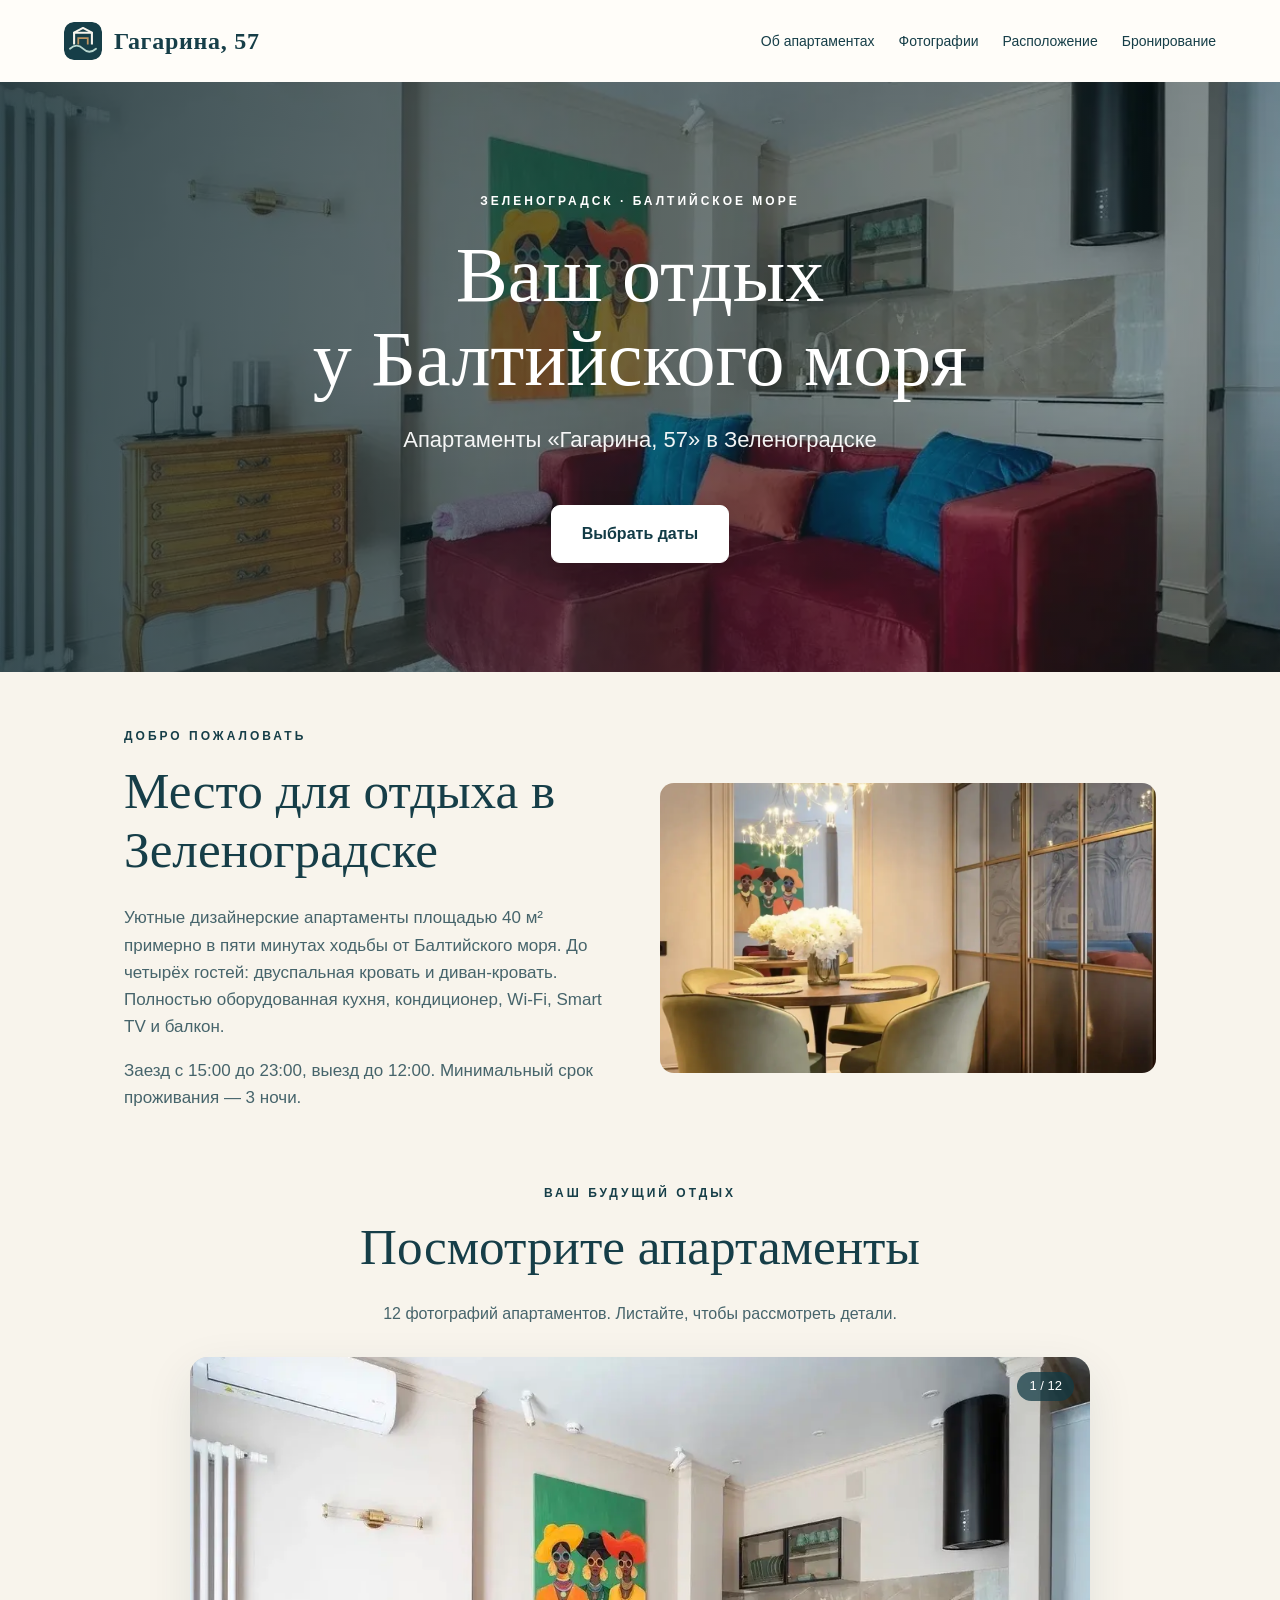
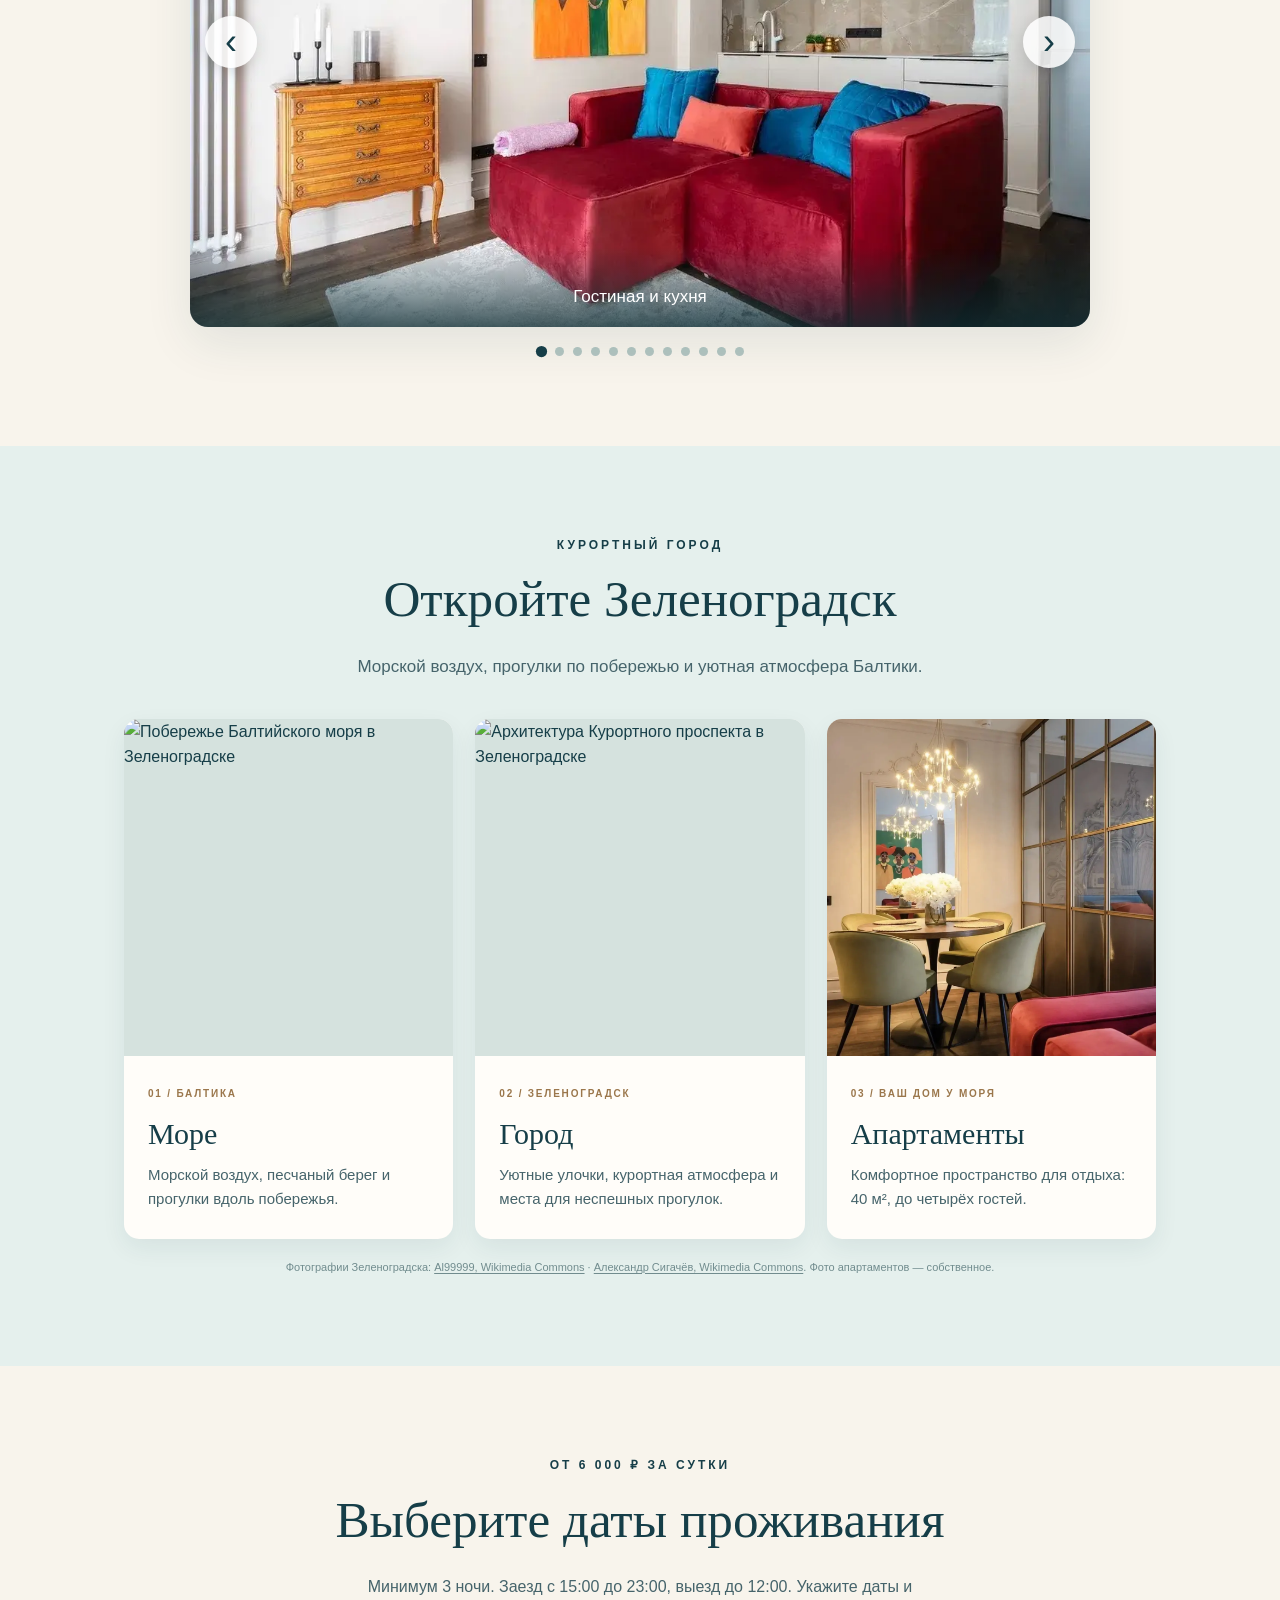
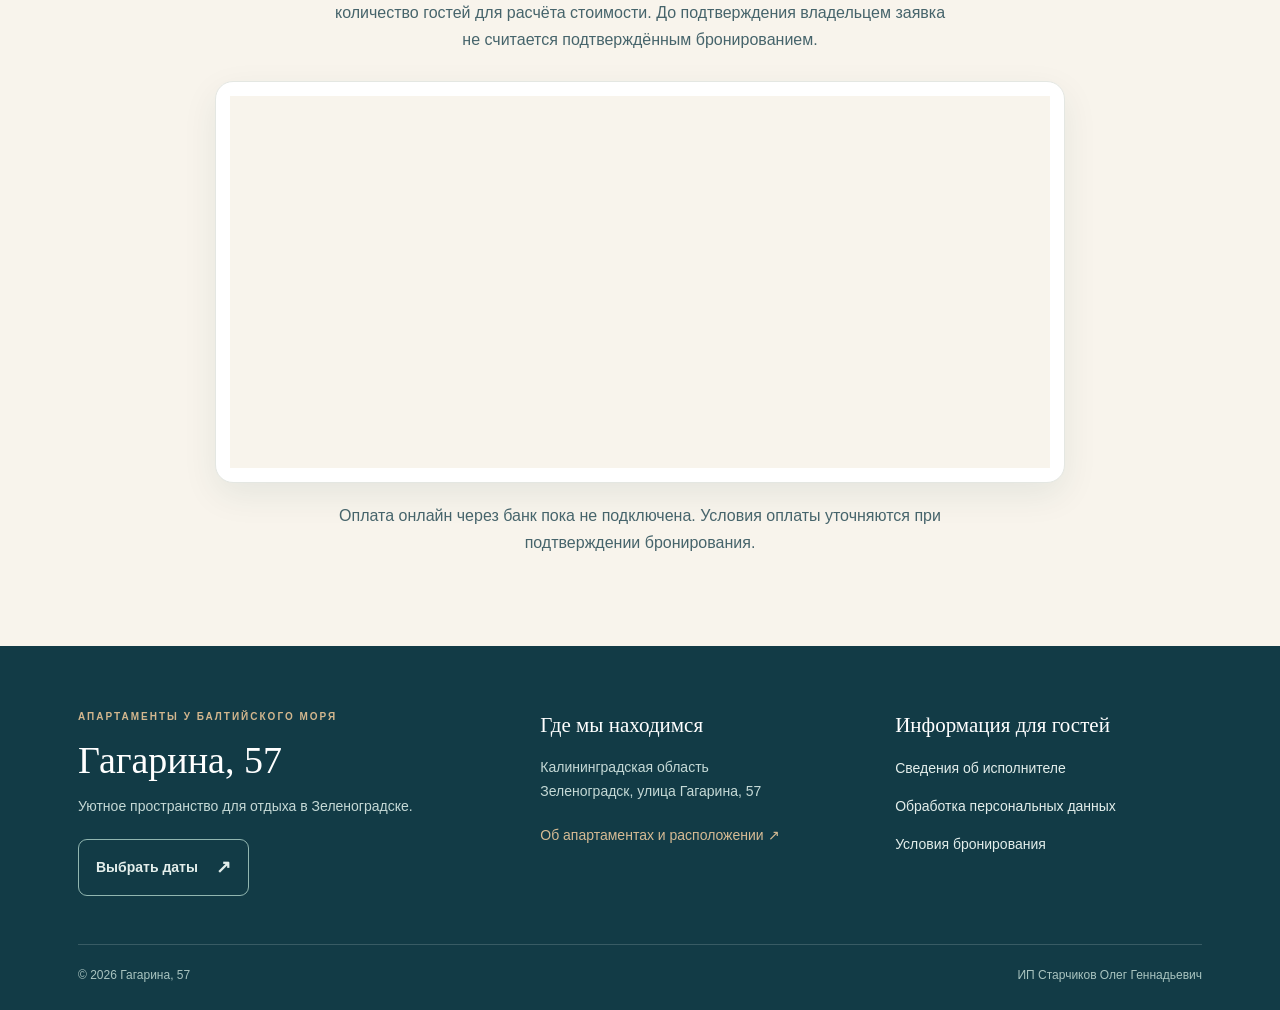
==== index.html @ 160e8f4d "Redesign Zelenogradsk section as responsive photo cards with licensed imagery" ====
<!doctype html>
<html lang="ru">
<head>
<meta charset="utf-8"><meta name="viewport" content="width=device-width,initial-scale=1">
<title>Апартаменты в Зеленоградске у моря — Гагарина, 57 | Посуточная аренда</title>
<meta name="description" content="Снять апартаменты в Зеленоградске рядом с Балтийским морем. Гагарина, 57: 40 м², до 4 гостей, кухня, Wi-Fi, балкон. От 6 000 ₽ за сутки, минимум 3 ночи.">
<link rel="canonical" href="https://gagarina57.ru/">
<meta name="robots" content="index,follow,max-image-preview:large">
<meta property="og:type" content="website">
<meta property="og:locale" content="ru_RU">
<meta property="og:site_name" content="Гагарина, 57">
<meta property="og:title" content="Апартаменты в Зеленоградске у моря — Гагарина, 57">
<meta property="og:description" content="Уютные апартаменты в Зеленоградске: до 4 гостей, кухня, Wi-Fi и балкон. В пяти минутах от Балтийского моря.">
<meta property="og:url" content="https://gagarina57.ru/">
<meta property="og:image" content="https://gagarina57.ru/images/living-room.webp">
<meta property="og:image:alt" content="Гостиная апартаментов «Гагарина, 57» в Зеленоградске">
<meta name="twitter:card" content="summary_large_image">
<script type="application/ld+json">{"@context":"https://schema.org","@type":"VacationRental","name":"Апартаменты «Гагарина, 57»","description":"Апартаменты для отдыха в Зеленоградске, около пяти минут пешком до Балтийского моря. 40 м², до четырёх гостей, оборудованная кухня, Wi-Fi и балкон.","url":"https://gagarina57.ru/","image":["https://gagarina57.ru/images/living-room.webp","https://gagarina57.ru/images/bedroom.webp","https://gagarina57.ru/images/dining-room-1.webp"],"address":{"@type":"PostalAddress","streetAddress":"улица Гагарина, 57","addressLocality":"Зеленоградск","addressRegion":"Калининградская область","addressCountry":"RU"},"occupancy":{"@type":"QuantitativeValue","maxValue":4},"floorSize":{"@type":"QuantitativeValue","value":40,"unitCode":"MTK"},"amenityFeature":[{"@type":"LocationFeatureSpecification","name":"Wi-Fi","value":true},{"@type":"LocationFeatureSpecification","name":"Кухня","value":true},{"@type":"LocationFeatureSpecification","name":"Балкон","value":true}],"checkinTime":"15:00","checkoutTime":"12:00","priceRange":"от 6 000 ₽ за сутки"}</script>
<meta name="theme-color" content="#123b46">
<link rel="icon" type="image/svg+xml" href="/favicon.svg">
<link rel="shortcut icon" href="/favicon.svg">
<style>
:root{--ink:#163e48;--sand:#f8f4ec;--sea:#e5f0ed;--gold:#bd9461}*{box-sizing:border-box}html{scroll-behavior:smooth}body{margin:0;background:var(--sand);color:var(--ink);font-family:Arial,Helvetica,sans-serif;line-height:1.6}a{color:inherit}header{display:flex;align-items:center;justify-content:space-between;gap:20px;padding:22px max(5vw,20px);background:#fffdf9}header .logo{font-family:Georgia,serif;font-size:24px;letter-spacing:.03em;text-decoration:none}nav{display:flex;gap:24px;font-size:14px}nav a{text-decoration:none}nav a:hover{text-decoration:underline}.hero{position:relative;min-height:620px;display:grid;place-items:center;text-align:center;padding:100px 20px;overflow:hidden;background:linear-gradient(165deg,#123e4a 0%,#2b6a73 55%,#9ac0bd 100%);color:#fff}.hero:before{content:"";position:absolute;inset:auto -10% -100px -10%;height:300px;border-radius:50% 50% 0 0;background:#e9eee6;transform:rotate(-4deg)}.hero:after{content:"";position:absolute;inset:auto -10% -145px -10%;height:300px;border-radius:50% 50% 0 0;background:var(--sand);transform:rotate(4deg)}.hero-content{position:relative;z-index:1;max-width:800px}.eyebrow{text-transform:uppercase;letter-spacing:.25em;font-size:12px;font-weight:700}.hero h1{font:normal clamp(46px,7vw,92px)/1.08 Georgia,serif;margin:22px 0}.hero p{font-size:clamp(17px,2vw,22px);opacity:.94}.btn{display:inline-block;margin-top:26px;border:1px solid #fff;padding:13px 28px;text-decoration:none;border-radius:2px;font-weight:600}.btn:hover{background:#fff;color:var(--ink)}main section:not(.hero){max-width:1080px;margin:auto;padding:90px 24px}.intro{display:grid;grid-template-columns:1fr 1fr;gap:65px;align-items:center}h2{font:normal clamp(34px,4vw,56px)/1.16 Georgia,serif;margin:14px 0 25px}.intro p,.info p{color:#46646b;font-size:17px}.art{min-height:340px;background:linear-gradient(160deg,#d9e9e5,#91b4b3);display:flex;align-items:center;justify-content:center;position:relative;overflow:hidden}.art:before{content:"";width:260px;height:260px;border:2px solid #ffffff80;border-radius:50%;box-shadow:0 0 0 50px #ffffff16,0 0 0 100px #ffffff12}.art span{position:absolute;font:italic 32px Georgia,serif;color:#fff;text-align:center}.strip{background:var(--sea)}.info{text-align:center}.info .grid{display:grid;grid-template-columns:repeat(3,1fr);gap:20px;margin-top:40px}.tile{padding:32px 22px;background:#fffdf9;text-align:left;border-top:3px solid var(--gold)}.tile h3{font:normal 24px Georgia,serif;margin:0 0 12px}.tile p{font-size:15px;margin:0}.contact{text-align:center}.contact .note{max-width:630px;margin:auto;color:#46646b}footer{background:#123b46;color:#dce9e6;padding:30px 5vw;display:flex;justify-content:space-between;gap:20px;font-size:13px}@media(max-width:700px){header{align-items:flex-start;flex-direction:column}nav{gap:16px;flex-wrap:wrap}.hero{min-height:540px}.intro{grid-template-columns:1fr;gap:25px}.info .grid{grid-template-columns:1fr}main section:not(.hero){padding:65px 22px}footer{flex-direction:column}}
.hero{background:linear-gradient(90deg,rgba(15,35,38,.75),rgba(15,35,38,.20)),url('images/living-room.webp') center/cover no-repeat,#244c50}.hero:before,.hero:after{display:none}.art{background:#e5e0d7 url('images/dining-room-1.webp') center/cover no-repeat;border-radius:14px}.art:before,.art span{display:none}.gallery{max-width:1180px!important}.gallery-head{text-align:center;max-width:690px;margin:0 auto 30px}.gallery-grid{display:grid;grid-template-columns:repeat(3,minmax(0,1fr));gap:14px}.gallery-grid figure{margin:0;overflow:hidden;border-radius:12px;background:#e9e4dd}.gallery-grid img{display:block;width:100%;height:260px;object-fit:cover;transition:transform .3s}.gallery-grid img:hover{transform:scale(1.035)}.gallery-grid figure:first-child{grid-column:span 2}.gallery-grid figure:first-child img{height:380px}.gallery-grid figcaption{padding:9px 14px;font-size:14px;color:#46646b}@media(max-width:700px){.gallery-grid{grid-template-columns:repeat(2,minmax(0,1fr));gap:10px}.gallery-grid img{height:170px}.gallery-grid figure:first-child img{height:230px}.gallery-grid figcaption{font-size:12px;padding:8px}}
.mobile-menu{display:none}.mobile-menu summary{list-style:none;cursor:pointer;display:flex;align-items:center;gap:9px;padding:10px 14px;border:1px solid #d7e2df;border-radius:10px;font-weight:700}.mobile-menu summary::-webkit-details-marker{display:none}.mobile-menu summary:before{content:"☰";font-size:22px;line-height:1}.mobile-menu[open] summary:before{content:"×"}.mobile-menu-links{position:absolute;z-index:20;top:calc(100% - 1px);left:16px;right:16px;display:grid;gap:0;background:#fffdf9;box-shadow:0 14px 30px #123b4626;border:1px solid #e4e7e2;border-radius:12px;padding:8px}.mobile-menu-links a{display:block;padding:13px 15px;text-decoration:none;border-radius:7px}.mobile-menu-links a:hover,.mobile-menu-links a:focus{background:#e5f0ed}header{position:relative;z-index:10}.booking-frame{display:block;width:100%;height:650px;min-height:360px;border:0;margin-top:28px;background:#f8f4ec}@media(max-width:700px){header{flex-direction:row;align-items:center;padding:14px 18px;gap:12px}header .logo{font-size:21px}header>nav{display:none}.mobile-menu{display:block}.hero{min-height:480px;padding:70px 18px}.hero h1{font-size:clamp(38px,10vw,58px)}.booking-frame{margin-top:20px}main section:not(.hero){padding:54px 18px}}@media(max-width:360px){header .logo{font-size:19px}.mobile-menu summary{padding:8px 10px}}
.photo-slider{position:relative;max-width:1000px;margin:0 auto;overflow:hidden;border-radius:18px;background:#e8e2d8;box-shadow:0 16px 48px #123b4619}.slide-viewport{overflow:hidden;touch-action:pan-y}.slide-track{display:flex;transition:transform .35s ease;will-change:transform}.slide{flex:0 0 100%;margin:0;position:relative}.slide img{display:block;width:100%;height:clamp(300px,55vw,590px);object-fit:contain;background:#e9e5de}.slide figcaption{position:absolute;left:0;right:0;bottom:0;padding:24px 20px 16px;text-align:center;background:linear-gradient(transparent,#102d33c9);color:white;font-size:17px}.slide-arrow{position:absolute;top:50%;transform:translateY(-50%);width:48px;height:48px;border:0;border-radius:50%;background:#ffffffdb;color:#163e48;font-size:36px;line-height:40px;cursor:pointer;box-shadow:0 3px 16px #0002}.slide-arrow:hover{background:#fff}.slide-prev{left:15px}.slide-next{right:15px}.slide-count{position:absolute;right:16px;top:15px;padding:4px 12px;border-radius:30px;background:#123b46bd;color:white;font-size:13px}.slide-dots{display:flex;justify-content:center;gap:9px;flex-wrap:wrap;margin-top:20px}.slide-dot{width:10px;height:10px;border-radius:50%;padding:0;border:0;background:#b3c5c1;cursor:pointer}.slide-dot[aria-current="true"]{background:#163e48;transform:scale(1.25)}@media(max-width:700px){.slide img{height:clamp(260px,85vw,430px)}.slide-arrow{width:36px;height:36px;font-size:28px;line-height:30px}.slide-prev{left:8px}.slide-next{right:8px}.slide figcaption{font-size:14px;padding:25px 12px 10px}.photo-slider{border-radius:12px}}@media(prefers-reduced-motion:reduce){.slide-track{transition:none}}
/* Mobile-first visual refinement */
body{font-size:16px;-webkit-font-smoothing:antialiased}
header{min-height:76px}header .logo{font-weight:600}
.hero{min-height:590px;background-position:center center}
.hero-content{max-width:680px}
.hero h1{font-size:clamp(44px,6.5vw,78px);line-height:1.07;text-wrap:balance}
.hero .btn{background:#fff;color:#123b46;border-color:#fff;border-radius:9px;padding:15px 30px;box-shadow:0 8px 24px #0002}
.hero .btn:hover{background:#e5f0ed}
.intro{gap:50px}
.gallery-head p{color:#46646b}
.photo-slider{max-width:900px;background:#d7dedb}
.slide img{height:clamp(390px,53vw,570px);object-fit:cover;background:#d7dedb}
.slide figcaption{padding:36px 18px 17px}
.slide-arrow{width:52px;height:52px;display:grid;place-items:center;font-size:36px;line-height:1}
.slide-dots{gap:9px;margin-top:20px}
.slide-dot{width:9px;height:9px}
.contact{max-width:980px!important}
.contact .note{font-size:16px;line-height:1.65}
#booking{scroll-margin-top:25px}
@media(max-width:700px){
 header{min-height:66px;padding:12px 18px;box-shadow:0 1px 10px #123b460d}
 header .logo{font-size:23px}
 .mobile-menu summary{font-size:14px;padding:9px 13px}
 .hero{min-height:500px;padding:70px 24px;background-position:57% center}
 .hero:before{display:block;inset:0;transform:none;border-radius:0;height:auto;background:linear-gradient(180deg,#0b292e6e 0%,#0b292e80 52%,#0b292e75 100%)}
 .hero-content{z-index:2}
 .hero .eyebrow{font-size:10px;letter-spacing:.17em}
 .hero h1{font-size:clamp(40px,10.4vw,55px);margin:18px 0;line-height:1.08}
 .hero p{font-size:16px;line-height:1.5}
 .hero .btn{margin-top:22px;width:min(100%,260px);padding:14px 18px}
 main section:not(.hero){padding:54px 22px}
 .eyebrow{font-size:10px;letter-spacing:.19em}
 h2{font-size:clamp(32px,8.5vw,41px);line-height:1.15;margin:12px 0 20px}
 .intro{gap:28px}
 .intro p,.info p{font-size:16px;line-height:1.75}
 .art{min-height:290px;border-radius:16px}
 .gallery{padding-left:16px!important;padding-right:16px!important}
 .gallery-head{margin-bottom:22px;padding:0 8px}
 .gallery-head p{font-size:15px;line-height:1.6}
 .photo-slider{border-radius:16px;box-shadow:0 10px 28px #123b4619}
 .slide img{height:clamp(310px,112vw,490px);object-fit:cover}
 .slide figcaption{font-size:15px;font-weight:600;padding:38px 14px 14px}
 .slide-arrow{width:42px;height:42px;font-size:30px;background:#fffffff0;box-shadow:0 3px 12px #0002}
 .slide-prev{left:10px}.slide-next{right:10px}
 .slide-count{top:12px;right:12px;font-size:12px}
 .slide-dots{gap:8px;margin-top:17px}
 .slide-dot{width:8px;height:8px}
 .info .grid{gap:12px;margin-top:27px}
 .tile{padding:23px 22px;border-radius:10px;border-top-width:2px;box-shadow:0 2px 12px #123b4609}
 .tile h3{font-size:23px}
 .contact .note{font-size:15px;line-height:1.65}
 .booking-frame{margin-top:22px;border-radius:14px}
 footer{padding:32px 22px;font-size:13px;line-height:1.7}
 footer a{display:inline-block;padding:3px 0}
}
@media(max-width:370px){.hero h1{font-size:39px}.mobile-menu summary{padding:8px 10px}.slide img{height:340px}}
.hero{background-image:linear-gradient(90deg,#092126c7,#09212660),url('images/living-room.webp')}.intro{padding-top:65px!important;padding-bottom:65px!important;gap:40px}.intro .art{min-height:310px}.booking-shell{max-width:850px;margin:28px auto 0;padding:14px;background:#fff;border:1px solid #e4e7e2;border-radius:18px;box-shadow:0 12px 35px #123b4614}.booking-shell .booking-frame{margin-top:0}footer{line-height:1.8}footer a{text-underline-offset:4px}.photo-lightbox{position:fixed;inset:0;z-index:999;background:#0a171bef;display:grid;place-items:center;padding:55px 55px 70px}.photo-lightbox[hidden]{display:none}.photo-lightbox img{max-width:100%;max-height:calc(100vh - 130px);object-fit:contain}.photo-lightbox button{position:absolute;border:0;border-radius:50%;background:#ffffff35;color:#fff;width:44px;height:44px;font-size:28px;cursor:pointer}.lb-close{top:12px;right:15px}.lb-prev{left:8px}.lb-next{right:8px}.lb-caption{position:absolute;bottom:18px;color:#fff;text-align:center}.slide img{cursor:zoom-in}@media(max-width:700px){.hero{background-image:linear-gradient(180deg,#092126b8,#09212680),url('images/living-room.webp')}.intro{padding-top:50px!important;padding-bottom:50px!important}.booking-shell{padding:6px}.photo-lightbox{padding:60px 10px 70px}.photo-lightbox button{width:36px;height:36px}}
/* Reduce excess whitespace between description and gallery */
@media(min-width:701px){
 main section#about{padding-top:55px!important;padding-bottom:25px!important}
 main section#gallery{padding-top:30px!important}
 .intro .art{min-height:290px}
}
@media(max-width:700px){
 main section#about{padding-bottom:25px!important}
 main section#gallery{padding-top:30px!important}
}
.mobile-booking-link{display:none}@media(max-width:700px){.booking-shell{display:none}.mobile-booking-link{display:flex;align-items:center;justify-content:center;gap:12px;max-width:380px;margin:25px auto 8px;padding:17px 20px;background:#1687dd;color:#fff;text-decoration:none;border-radius:12px;font-weight:700;font-size:17px;box-shadow:0 8px 20px #1687dd35}.mobile-booking-link:after{content:"›";font-size:28px;line-height:18px}.contact .note{max-width:420px}}
.booking-overlay[hidden]{display:none}.booking-overlay{position:fixed;inset:0;z-index:2000;background:#fff;display:flex;flex-direction:column;height:100dvh;height:100vh}.booking-overlay-bar{height:54px;flex:0 0 54px;display:flex;align-items:center;justify-content:space-between;padding:0 15px;background:#fffdf9;border-bottom:1px solid #e3e8e6;color:#163e48;font-weight:700}.booking-overlay-close{border:0;background:#163e48;color:white;border-radius:9px;padding:9px 15px;font-size:15px;cursor:pointer}.booking-overlay iframe{width:100%;flex:1;min-height:0;border:0;background:#fff}.booking-overlay{height:100dvh}@media(min-width:701px){.booking-overlay{display:none!important}}@media(max-width:700px){.mobile-booking-link{cursor:pointer;border:0;width:100%;font-family:inherit}.booking-overlay-bar{padding-top:env(safe-area-inset-top);height:calc(54px + env(safe-area-inset-top));flex-basis:calc(54px + env(safe-area-inset-top))}}
/* Mobile booking invitation card */
@media(max-width:700px){
 .mobile-booking-link{display:block;width:100%;max-width:440px;margin:25px auto 10px;padding:0!important;overflow:hidden;border:1px solid #dbe4df;border-radius:19px;background:#fffdf9!important;color:#163e48!important;text-align:left;box-shadow:0 12px 32px #123b461a;font-family:inherit;cursor:pointer}
 .mobile-booking-link:after{display:none!important;content:none!important}
 .mobile-booking-photo{display:block;height:165px;background:linear-gradient(0deg,#122f3440,transparent 55%),url('images/living-room.webp') center 56%/cover no-repeat}
 .mobile-booking-content{display:flex;flex-direction:column;gap:7px;padding:20px}
 .mobile-booking-kicker{font-size:10px;font-weight:700;letter-spacing:.18em;color:#9b774c}
 .mobile-booking-title{font:normal 29px/1.12 Georgia,serif;letter-spacing:-.015em;color:#163e48}
 .mobile-booking-subtitle{font-size:13px;line-height:1.5;color:#526c70}
 .mobile-booking-action{display:flex;align-items:center;justify-content:space-between;gap:10px;margin-top:11px;padding:14px 17px;border-radius:10px;background:#163e48;color:white;font-size:15px;font-weight:700;line-height:1.3}
 .mobile-booking-action span{font-size:24px;line-height:16px}
 .mobile-booking-link:focus-visible{outline:3px solid #bd9461;outline-offset:4px}
}
.site-footer{display:block;padding:0;background:#123b46;color:#e3eeeb;font-size:14px}.footer-inner{max-width:1180px;margin:0 auto;padding:62px 28px 24px}.footer-top{display:grid;grid-template-columns:1.35fr 1fr 1fr;gap:48px}.footer-kicker{font-size:10px;letter-spacing:.2em;font-weight:700;color:#d3b78e}.footer-title{font:normal 38px/1.2 Georgia,serif;color:#fff;margin:12px 0}.footer-brand p,.footer-place p{line-height:1.7;color:#c5d9d6;margin:12px 0 20px}.site-footer h3{font:normal 21px Georgia,serif;color:#fff;margin:5px 0 18px}.site-footer a{text-decoration:none;color:#e3eeeb}.site-footer a:hover{text-decoration:underline;text-underline-offset:4px}.footer-book{display:inline-flex;align-items:center;gap:18px;border:1px solid #91b6b0;border-radius:9px;padding:11px 17px;font-weight:700}.footer-book span{font-size:18px}.footer-place>a{color:#d6bb94}.footer-docs{display:flex;flex-direction:column;align-items:flex-start;gap:13px}.footer-docs h3{margin-bottom:5px}.footer-bottom{border-top:1px solid #ffffff29;margin-top:48px;padding-top:20px;display:flex;justify-content:space-between;gap:15px;color:#a9c4c0;font-size:12px}@media(max-width:850px){.footer-top{grid-template-columns:1fr 1fr;gap:34px}.footer-brand{grid-column:1/-1}}@media(max-width:700px){.footer-inner{padding:44px 24px 25px}.footer-top{grid-template-columns:1fr;gap:32px}.footer-brand{grid-column:auto}.footer-title{font-size:34px}.footer-bottom{margin-top:36px;flex-direction:column;gap:5px}.site-footer h3{margin-bottom:10px}}
/* Unobtrusive back-to-top control */
.back-to-top{position:fixed;right:24px;bottom:24px;z-index:50;width:46px;height:46px;display:grid;place-items:center;border:1px solid #ffffff75;border-radius:50%;background:#123b46e8;color:#fff;box-shadow:0 5px 18px #0b303533;cursor:pointer;opacity:0;visibility:hidden;pointer-events:none;transform:translateY(10px);transition:opacity .2s ease,transform .2s ease,visibility .2s ease}
.back-to-top.is-visible{opacity:1;visibility:visible;pointer-events:auto;transform:translateY(0)}
.back-to-top:hover{background:#1d5660}.back-to-top:focus-visible{outline:3px solid #bd9461;outline-offset:3px}
.back-to-top svg{width:21px;height:21px;fill:none;stroke:currentColor;stroke-width:2.3;stroke-linecap:round;stroke-linejoin:round}
@media(max-width:700px){.back-to-top{right:14px;bottom:calc(18px + env(safe-area-inset-bottom));width:42px;height:42px}}
@media(prefers-reduced-motion:reduce){.back-to-top{transition:none}}
header .logo{display:inline-flex;align-items:center;gap:12px;white-space:nowrap}header .logo img{display:block;width:38px;height:38px;border-radius:10px;flex-shrink:0}@media(max-width:700px){header .logo{gap:9px}header .logo img{width:31px;height:31px}}
/* Destination photo cards */
.info .destination-grid{display:grid;grid-template-columns:repeat(3,minmax(0,1fr));gap:22px;margin-top:38px;text-align:left}
.destination-card{background:#fffdf9;border-radius:15px;overflow:hidden;box-shadow:0 9px 25px #143d4812;transition:transform .25s ease,box-shadow .25s ease}
.destination-card:hover{transform:translateY(-5px);box-shadow:0 16px 35px #143d4820}
.destination-image{aspect-ratio:4/4.1;overflow:hidden;background:#d5e2de}
.destination-image img{width:100%;height:100%;display:block;object-fit:cover;transition:transform .45s ease}
.destination-card:hover img{transform:scale(1.055)}
.destination-content{padding:23px 24px 28px}
.destination-number{font-size:10px;letter-spacing:.18em;font-weight:700;color:#9b774c}
.destination-content h3{font:normal 30px/1.2 Georgia,serif;margin:11px 0;color:#163e48}
.info .destination-content p{font-size:15px;line-height:1.6;margin:0;color:#46646b}
.info .destination-credit{font-size:11px;color:#718c8e;margin:20px auto 0;line-height:1.6}
.destination-credit a{color:inherit;text-underline-offset:2px}
@media(max-width:700px){.info .destination-grid{display:flex;overflow-x:auto;scroll-snap-type:x mandatory;gap:14px;margin:26px -18px 0;padding:0 18px 15px;scrollbar-width:thin;overscroll-behavior-x:contain}.destination-card{flex:0 0 min(78vw,320px);scroll-snap-align:center}.destination-image{aspect-ratio:4/4.2}.destination-content{padding:18px 20px 23px}.destination-content h3{font-size:27px}.info .destination-credit{font-size:10px;padding:0 5px}}
@media(prefers-reduced-motion:reduce){.destination-card,.destination-image img{transition:none}}
</style>
</head>
<body>
<header><a class="logo" href="/" aria-label="Гагарина, 57 — главная"><img src="/favicon.svg" alt="" width="38" height="38">Гагарина, 57</a><nav aria-label="Основное меню"><a href="#about">Об апартаментах</a><a href="#gallery">Фотографии</a><a href="#location">Расположение</a><a href="#booking">Бронирование</a></nav><details class="mobile-menu"><summary aria-label="Открыть меню">Меню</summary><div class="mobile-menu-links"><a href="#about">Об апартаментах</a><a href="#gallery">Фотографии</a><a href="#location">Расположение</a><a href="#booking">Бронирование</a></div></details></header>
<main>
<section class="hero"><div class="hero-content"><div class="eyebrow">Зеленоградск · Балтийское море</div><h1>Ваш отдых<br>у Балтийского моря</h1><p>Апартаменты «Гагарина, 57» в Зеленоградске</p><a class="btn" href="#booking">Выбрать даты</a></div></section>
<section id="about" class="intro"><div><div class="eyebrow">Добро пожаловать</div><h2>Место для отдыха в Зеленоградске</h2><p>Уютные дизайнерские апартаменты площадью 40 м² примерно в пяти минутах ходьбы от Балтийского моря. До четырёх гостей: двуспальная кровать и диван-кровать. Полностью оборудованная кухня, кондиционер, Wi-Fi, Smart TV и балкон.</p><p>Заезд с 15:00 до 23:00, выезд до 12:00. Минимальный срок проживания — 3 ночи.</p></div><div class="art" role="img" aria-label="Обеденная зона апартаментов"></div></section>
<section id="gallery" class="gallery"><div class="gallery-head"><div class="eyebrow">Ваш будущий отдых</div><h2>Посмотрите апартаменты</h2><p>12 фотографий апартаментов. Листайте, чтобы рассмотреть детали.</p></div><div class="photo-slider" aria-label="Фотографии апартаментов"><div class="slide-viewport"><div class="slide-track"><figure class="slide"><img src="images/living-room.webp" alt="Гостиная и кухня" loading="eager" decoding="async"><figcaption>Гостиная и кухня</figcaption></figure><figure class="slide" aria-hidden="true"><img src="images/bedroom.webp" alt="Спальня" loading="lazy" decoding="async"><figcaption>Спальня</figcaption></figure><figure class="slide" aria-hidden="true"><img src="images/dining-room-1.webp" alt="Обеденная зона" loading="lazy" decoding="async"><figcaption>Обеденная зона</figcaption></figure><figure class="slide" aria-hidden="true"><img src="images/balcony.webp" alt="Балкон" loading="lazy" decoding="async"><figcaption>Балкон</figcaption></figure><figure class="slide" aria-hidden="true"><img src="images/kitchen-hall.webp" alt="Кухня" loading="lazy" decoding="async"><figcaption>Кухня</figcaption></figure><figure class="slide" aria-hidden="true"><img src="images/bathroom-vanity.webp" alt="Ванная комната" loading="lazy" decoding="async"><figcaption>Ванная комната</figcaption></figure><figure class="slide" aria-hidden="true"><img src="images/bathroom-shower.webp" alt="Душевая зона" loading="lazy" decoding="async"><figcaption>Душевая зона</figcaption></figure><figure class="slide" aria-hidden="true"><img src="images/dining-room-2.webp" alt="Интерьер обеденной зоны" loading="lazy" decoding="async"><figcaption>Интерьер обеденной зоны</figcaption></figure><figure class="slide" aria-hidden="true"><img src="images/dining-room-3.webp" alt="Уютная атмосфера" loading="lazy" decoding="async"><figcaption>Уютная атмосфера</figcaption></figure><figure class="slide" aria-hidden="true"><img src="images/living-detail.webp" alt="Детали гостиной" loading="lazy" decoding="async"><figcaption>Детали гостиной</figcaption></figure><figure class="slide" aria-hidden="true"><img src="images/hall.webp" alt="Прихожая" loading="lazy" decoding="async"><figcaption>Прихожая</figcaption></figure><figure class="slide" aria-hidden="true"><img src="images/building.webp" alt="Дом на улице Гагарина" loading="lazy" decoding="async"><figcaption>Дом на улице Гагарина</figcaption></figure></div></div><button class="slide-arrow slide-prev" type="button" aria-label="Предыдущее фото">‹</button><button class="slide-arrow slide-next" type="button" aria-label="Следующее фото">›</button><div class="slide-count" aria-live="polite">1 / 12</div></div><div class="slide-dots" aria-label="Выбор фотографии"><button type="button" class="slide-dot" aria-current="true" aria-label="Фото 1: Гостиная и кухня" data-index="0"></button><button type="button" class="slide-dot" aria-label="Фото 2: Спальня" data-index="1"></button><button type="button" class="slide-dot" aria-label="Фото 3: Обеденная зона" data-index="2"></button><button type="button" class="slide-dot" aria-label="Фото 4: Балкон" data-index="3"></button><button type="button" class="slide-dot" aria-label="Фото 5: Кухня" data-index="4"></button><button type="button" class="slide-dot" aria-label="Фото 6: Ванная комната" data-index="5"></button><button type="button" class="slide-dot" aria-label="Фото 7: Душевая зона" data-index="6"></button><button type="button" class="slide-dot" aria-label="Фото 8: Интерьер обеденной зоны" data-index="7"></button><button type="button" class="slide-dot" aria-label="Фото 9: Уютная атмосфера" data-index="8"></button><button type="button" class="slide-dot" aria-label="Фото 10: Детали гостиной" data-index="9"></button><button type="button" class="slide-dot" aria-label="Фото 11: Прихожая" data-index="10"></button><button type="button" class="slide-dot" aria-label="Фото 12: Дом на улице Гагарина" data-index="11"></button></div></section><div class="strip"><section id="location" class="info"><div class="eyebrow">Курортный город</div><h2>Откройте Зеленоградск</h2><p>Морской воздух, прогулки по побережью и уютная атмосфера Балтики.</p><div class="destination-grid" aria-label="Море, город и апартаменты"><article class="destination-card"><div class="destination-image"><img src="https://commons.wikimedia.org/wiki/Special:FilePath/Zelrnogradsk.jpg" alt="Побережье Балтийского моря в Зеленоградске" loading="lazy" decoding="async"></div><div class="destination-content"><span class="destination-number">01 / БАЛТИКА</span><h3>Море</h3><p>Морской воздух, песчаный берег и прогулки вдоль побережья.</p></div></article><article class="destination-card"><div class="destination-image"><img src="https://commons.wikimedia.org/wiki/Special:FilePath/Zelenogradsk%20-%20Kurortny%20Prospekt%2026%20-%202024-06%20-%20p1.jpg" alt="Архитектура Курортного проспекта в Зеленоградске" loading="lazy" decoding="async"></div><div class="destination-content"><span class="destination-number">02 / ЗЕЛЕНОГРАДСК</span><h3>Город</h3><p>Уютные улочки, курортная атмосфера и места для неспешных прогулок.</p></div></article><article class="destination-card"><div class="destination-image"><img src="/images/dining-room-1.webp" alt="Обеденная зона апартаментов Гагарина, 57" loading="lazy" decoding="async"></div><div class="destination-content"><span class="destination-number">03 / ВАШ ДОМ У МОРЯ</span><h3>Апартаменты</h3><p>Комфортное пространство для отдыха: 40 м², до четырёх гостей.</p></div></article></div><p class="destination-credit">Фотографии Зеленоградска: <a href="https://commons.wikimedia.org/wiki/File:Zelrnogradsk.jpg" target="_blank" rel="noopener noreferrer">Al99999, Wikimedia Commons</a> · <a href="https://commons.wikimedia.org/wiki/File:Zelenogradsk_-_Kurortny_Prospekt_26_-_2024-06_-_p1.jpg" target="_blank" rel="noopener noreferrer">Александр Сигачёв, Wikimedia Commons</a>. Фото апартаментов — собственное.</p></section></div>
<section id="booking" class="contact"><div class="eyebrow">От 6 000 ₽ за сутки</div><h2>Выберите даты проживания</h2><p class="note">Минимум 3 ночи. Заезд с 15:00 до 23:00, выезд до 12:00. Укажите даты и количество гостей для расчёта стоимости. До подтверждения владельцем заявка не считается подтверждённым бронированием.</p><button type="button" class="mobile-booking-link" id="open-booking" aria-label="Выбрать даты и забронировать апартаменты"><span class="mobile-booking-photo" aria-hidden="true"></span><span class="mobile-booking-content"><span class="mobile-booking-kicker">ВАШ ОТДЫХ У МОРЯ</span><span class="mobile-booking-title">Выберите даты отдыха</span><span class="mobile-booking-subtitle">Зеленоградск · до 4 гостей · от 6 000 ₽/сутки</span><span class="mobile-booking-action">Проверить свободные даты <span aria-hidden="true">→</span></span></span></button><div class="booking-shell"><iframe id="booking-frame" class="booking-frame" src="/booking-widget.html" title="Бронирование апартаментов через HomeReserve" loading="eager" referrerpolicy="strict-origin-when-cross-origin"></iframe></div><p class="note" style="margin-top:20px">Оплата онлайн через банк пока не подключена. Условия оплаты уточняются при подтверждении бронирования.</p></section>
</main><button type="button" class="back-to-top" id="back-to-top" aria-label="Наверх" title="Наверх"><svg viewBox="0 0 24 24" aria-hidden="true"><path d="m6 14 6-6 6 6"/><path d="M12 8v11"/></svg></button><div class="booking-overlay" id="booking-overlay" role="dialog" aria-modal="true" aria-label="Бронирование апартаментов" hidden><div class="booking-overlay-bar"><span>Бронирование · Гагарина, 57</span><button type="button" class="booking-overlay-close" id="close-booking">✕ Закрыть</button></div><iframe id="mobile-booking-frame" title="Форма бронирования HomeReserve" loading="lazy"></iframe></div><div class="photo-lightbox" id="photo-lightbox" role="dialog" aria-modal="true" aria-label="Просмотр фото" hidden><button class="lb-close" aria-label="Закрыть">×</button><button class="lb-prev" aria-label="Назад">‹</button><img alt=""><button class="lb-next" aria-label="Вперёд">›</button><div class="lb-caption"></div></div>
<footer class="site-footer"><div class="footer-inner"><div class="footer-top"><div class="footer-brand"><div class="footer-kicker">АПАРТАМЕНТЫ У БАЛТИЙСКОГО МОРЯ</div><div class="footer-title">Гагарина, 57</div><p>Уютное пространство для отдыха в Зеленоградске.</p><a class="footer-book" href="#booking">Выбрать даты <span aria-hidden="true">↗</span></a></div><div class="footer-place"><h3>Где мы находимся</h3><p>Калининградская область<br>Зеленоградск, улица Гагарина, 57</p><a href="#location">Об апартаментах и расположении ↗</a></div><div class="footer-docs"><h3>Информация для гостей</h3><a href="/legal.html">Сведения об исполнителе</a><a href="/privacy.html">Обработка персональных данных</a><a href="/terms.html">Условия бронирования</a></div></div><div class="footer-bottom"><span>© 2026 Гагарина, 57</span><span>ИП Старчиков Олег Геннадьевич</span></div></div></footer>
<script>
document.querySelectorAll('.mobile-menu-links a').forEach(function(link){link.addEventListener('click',function(){document.querySelector('.mobile-menu').open=false;});});
window.addEventListener('message',function(event){
 if(event.origin!==window.location.origin||!event.data||event.data.type!=='gagarina57:booking-height')return;
 const frame=document.getElementById('booking-frame');
 if(event.source!==frame.contentWindow)return;
 const h=Number(event.data.height);
 if(Number.isFinite(h)&&h>=300&&h<=5000)frame.style.height=Math.ceil(h+12)+'px';
});
</script><script>
(function(){
 const root=document.querySelector('.photo-slider');if(!root)return;
 const track=root.querySelector('.slide-track'),slides=[...root.querySelectorAll('.slide')],dots=[...document.querySelectorAll('.slide-dot')],count=root.querySelector('.slide-count');
 let current=0,startX=null;
 function show(n){current=(n+slides.length)%slides.length;track.style.transform='translateX(-'+current*100+'%)';slides.forEach((slide,i)=>slide.setAttribute('aria-hidden',i!==current?'true':'false'));dots.forEach((dot,i)=>dot.setAttribute('aria-current',i===current?'true':'false'));count.textContent=(current+1)+' / '+slides.length;}
 root.querySelector('.slide-prev').addEventListener('click',()=>show(current-1));
 root.querySelector('.slide-next').addEventListener('click',()=>show(current+1));
 dots.forEach((dot,i)=>dot.addEventListener('click',()=>show(i)));
 root.querySelector('.slide-viewport').addEventListener('touchstart',e=>{startX=e.changedTouches[0].screenX},{passive:true});
 root.querySelector('.slide-viewport').addEventListener('touchend',e=>{if(startX===null)return;const dx=e.changedTouches[0].screenX-startX;if(Math.abs(dx)>45)show(current+(dx<0?1:-1));startX=null},{passive:true});
 root.setAttribute('tabindex','0');
 root.addEventListener('keydown',e=>{if(e.key==='ArrowLeft'){e.preventDefault();show(current-1)}if(e.key==='ArrowRight'){e.preventDefault();show(current+1)}});
})();
</script><script>
(function(){
const box=document.getElementById('photo-lightbox'),imgs=Array.from(document.querySelectorAll('.slide img')),large=box.querySelector('img'),cap=box.querySelector('.lb-caption');let index=0,prior=null;
function show(i){index=(i+imgs.length)%imgs.length;large.src=imgs[index].src;large.alt=imgs[index].alt;cap.textContent=imgs[index].alt+' · '+(index+1)+' / '+imgs.length;}
function close(){box.hidden=true;document.body.style.overflow='';large.removeAttribute('src');if(prior)prior.focus();}
imgs.forEach((im,i)=>{im.tabIndex=0;im.setAttribute('role','button');im.addEventListener('click',()=>{prior=im;show(i);box.hidden=false;document.body.style.overflow='hidden';box.querySelector('.lb-close').focus();});im.addEventListener('keydown',e=>{if(e.key==='Enter')im.click();});});
box.querySelector('.lb-close').addEventListener('click',close);box.querySelector('.lb-prev').addEventListener('click',()=>show(index-1));box.querySelector('.lb-next').addEventListener('click',()=>show(index+1));box.addEventListener('click',e=>{if(e.target===box)close();});
document.addEventListener('keydown',e=>{if(box.hidden)return;if(e.key==='Escape')close();if(e.key==='ArrowLeft')show(index-1);if(e.key==='ArrowRight')show(index+1);});
})();
</script><script>
(function(){
const overlay=document.getElementById('booking-overlay'),open=document.getElementById('open-booking'),close=document.getElementById('close-booking'),frame=document.getElementById('mobile-booking-frame');
let previous=null;
function show(){previous=document.activeElement;frame.src='/booking-widget.html?fullscreen=1';overlay.hidden=false;document.body.style.overflow='hidden';close.focus();}
function hide(){overlay.hidden=true;document.body.style.overflow='';frame.removeAttribute('src');if(previous&&previous.focus)previous.focus();}
open.addEventListener('click',show);close.addEventListener('click',hide);
document.addEventListener('keydown',function(e){if(!overlay.hidden&&e.key==='Escape')hide();});
})();
</script><script>
(function(){
const button=document.getElementById('back-to-top');
const booking=document.getElementById('booking-overlay');
const lightbox=document.getElementById('photo-lightbox');
function update(){const blocked=(booking&&!booking.hidden)||(lightbox&&!lightbox.hidden);button.classList.toggle('is-visible',window.scrollY>500&&!blocked);}
button.addEventListener('click',function(){window.scrollTo({top:0,behavior:window.matchMedia('(prefers-reduced-motion: reduce)').matches?'auto':'smooth'});});
window.addEventListener('scroll',update,{passive:true});
document.addEventListener('click',function(){requestAnimationFrame(update);});
document.addEventListener('keydown',function(){requestAnimationFrame(update);});
update();
})();
</script></body></html>
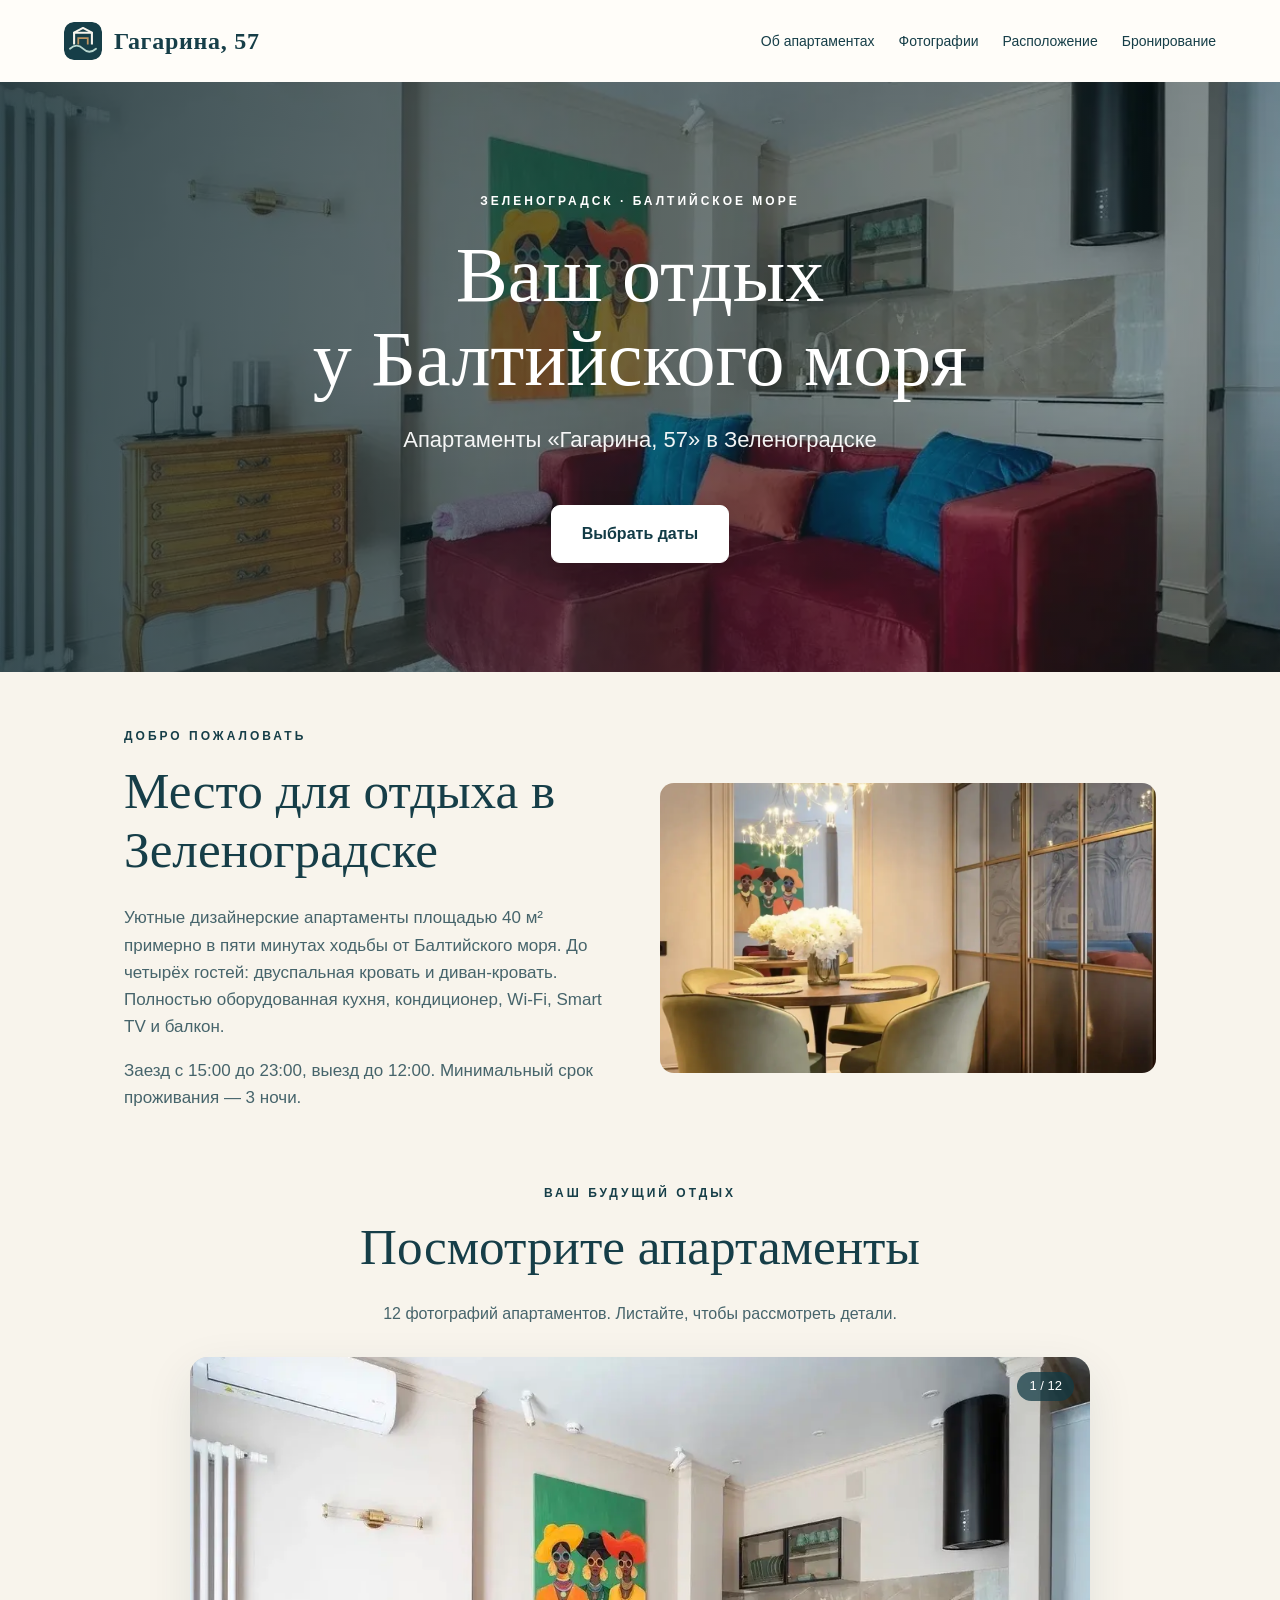
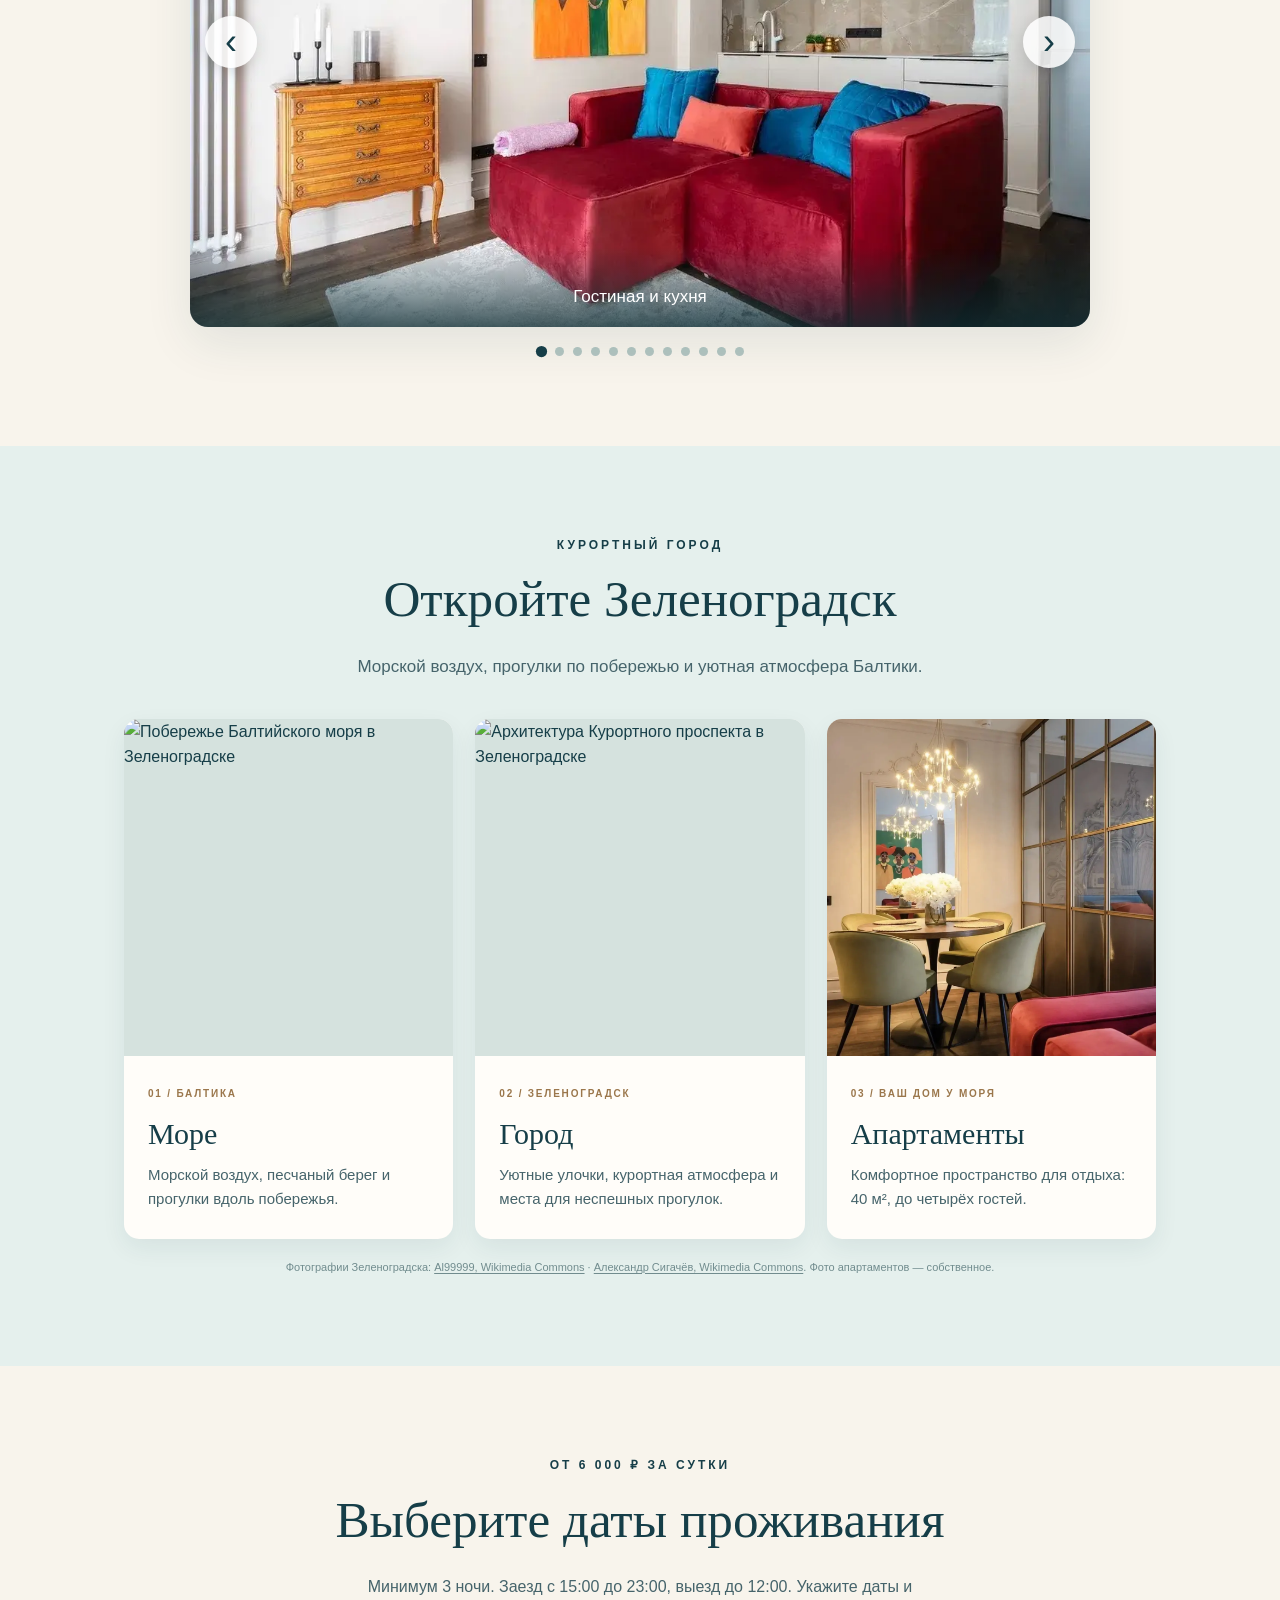
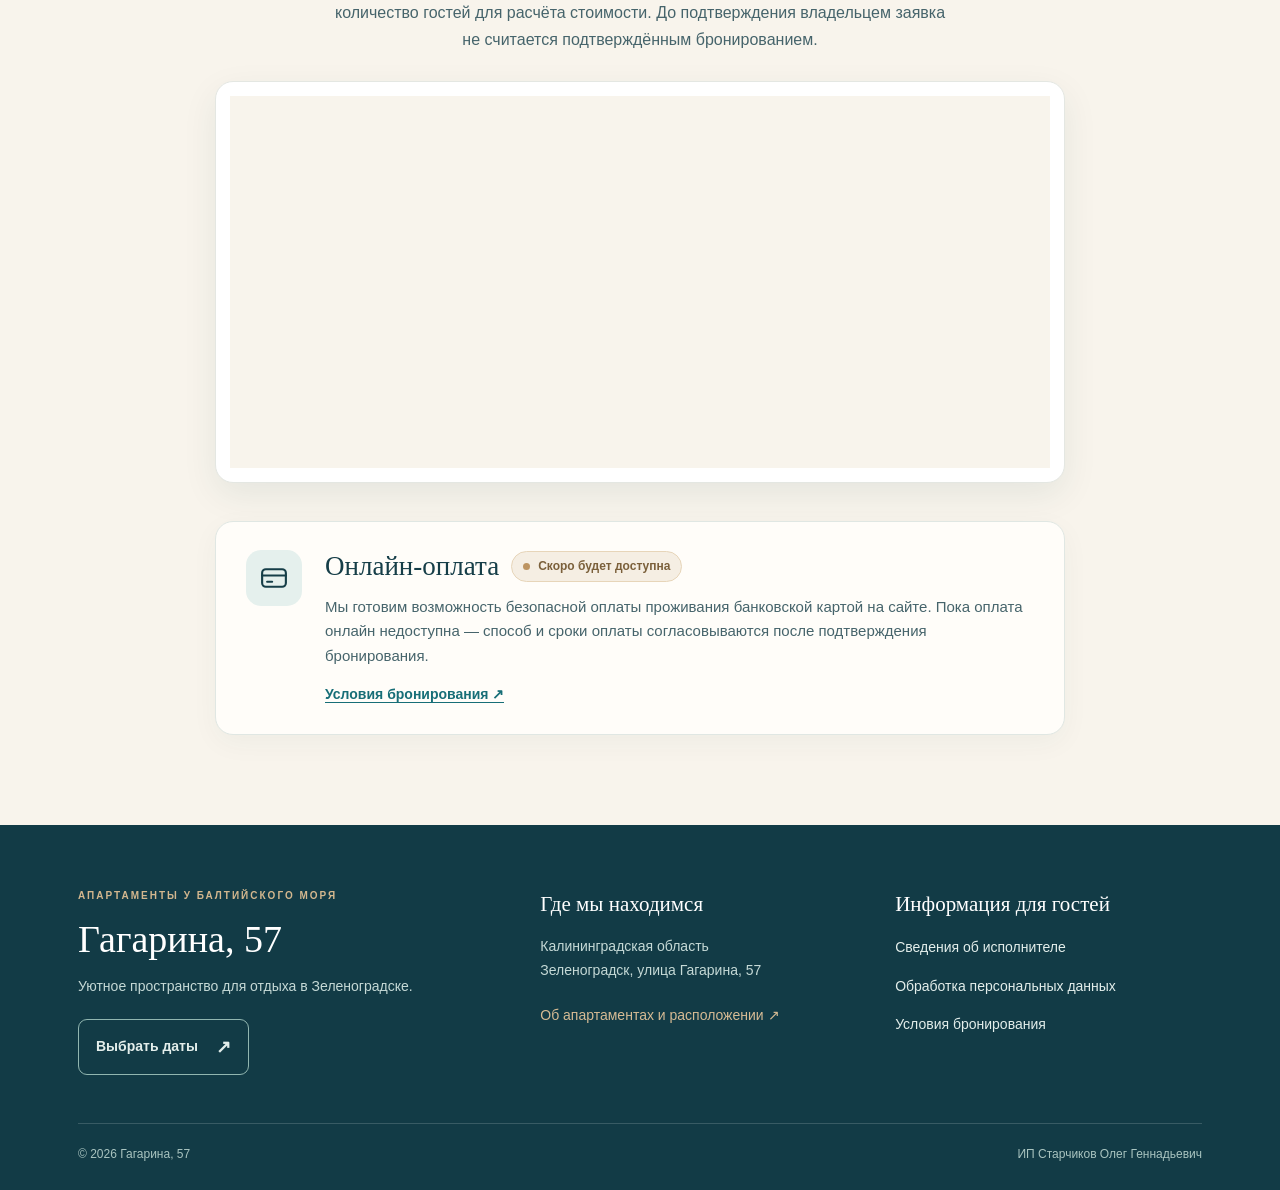
==== commit b51b8af5: "Add branded upcoming online payment panel below booking" ====
--- a/index.html
+++ b/index.html
@@ -130,6 +130,19 @@
 .destination-credit a{color:inherit;text-underline-offset:2px}
 @media(max-width:700px){.info .destination-grid{display:flex;overflow-x:auto;scroll-snap-type:x mandatory;gap:14px;margin:26px -18px 0;padding:0 18px 15px;scrollbar-width:thin;overscroll-behavior-x:contain}.destination-card{flex:0 0 min(78vw,320px);scroll-snap-align:center}.destination-image{aspect-ratio:4/4.2}.destination-content{padding:18px 20px 23px}.destination-content h3{font-size:27px}.info .destination-credit{font-size:10px;padding:0 5px}}
 @media(prefers-reduced-motion:reduce){.destination-card,.destination-image img{transition:none}}
+/* Future online payment information */
+.contact .payment-preview{max-width:850px;margin:38px auto 0;padding:28px 30px;display:flex;align-items:flex-start;gap:23px;text-align:left;background:#fffdf9;border:1px solid #e0e7e3;border-radius:18px;box-shadow:0 8px 28px #123b460b}
+.payment-preview-icon{width:56px;height:56px;flex:0 0 56px;display:grid;place-items:center;background:#e5f0ed;border-radius:15px;color:#163e48}
+.payment-preview-icon svg{width:30px;height:30px}
+.payment-preview-copy{flex:1;min-width:0}
+.payment-preview-top{display:flex;align-items:center;gap:12px;flex-wrap:wrap}
+.payment-preview h3{font:normal 27px/1.2 Georgia,serif;margin:0;color:#163e48}
+.payment-status{display:inline-flex;align-items:center;gap:8px;padding:5px 11px;background:#f5eee3;border:1px solid #e7d5b9;border-radius:100px;color:#7b603b;font-size:12px;font-weight:700}
+.payment-status-dot{width:7px;height:7px;border-radius:50%;background:#bd9461}
+.contact .payment-preview p{font-size:15px;line-height:1.65;color:#46646b;margin:12px 0}
+.payment-terms{font-size:14px;color:#176e77;font-weight:700;text-decoration:none;border-bottom:1px solid currentColor}
+.payment-terms:hover{color:#123b46}
+@media(max-width:700px){.contact .payment-preview{margin-top:28px;padding:21px 19px;gap:14px}.payment-preview-icon{width:43px;height:43px;flex-basis:43px;border-radius:12px}.payment-preview-icon svg{width:24px;height:24px}.payment-preview h3{font-size:23px}.payment-status{font-size:11px}.contact .payment-preview p{font-size:14px}}
 </style>
 </head>
 <body>
@@ -138,7 +151,7 @@
 <section class="hero"><div class="hero-content"><div class="eyebrow">Зеленоградск · Балтийское море</div><h1>Ваш отдых<br>у Балтийского моря</h1><p>Апартаменты «Гагарина, 57» в Зеленоградске</p><a class="btn" href="#booking">Выбрать даты</a></div></section>
 <section id="about" class="intro"><div><div class="eyebrow">Добро пожаловать</div><h2>Место для отдыха в Зеленоградске</h2><p>Уютные дизайнерские апартаменты площадью 40 м² примерно в пяти минутах ходьбы от Балтийского моря. До четырёх гостей: двуспальная кровать и диван-кровать. Полностью оборудованная кухня, кондиционер, Wi-Fi, Smart TV и балкон.</p><p>Заезд с 15:00 до 23:00, выезд до 12:00. Минимальный срок проживания — 3 ночи.</p></div><div class="art" role="img" aria-label="Обеденная зона апартаментов"></div></section>
 <section id="gallery" class="gallery"><div class="gallery-head"><div class="eyebrow">Ваш будущий отдых</div><h2>Посмотрите апартаменты</h2><p>12 фотографий апартаментов. Листайте, чтобы рассмотреть детали.</p></div><div class="photo-slider" aria-label="Фотографии апартаментов"><div class="slide-viewport"><div class="slide-track"><figure class="slide"><img src="images/living-room.webp" alt="Гостиная и кухня" loading="eager" decoding="async"><figcaption>Гостиная и кухня</figcaption></figure><figure class="slide" aria-hidden="true"><img src="images/bedroom.webp" alt="Спальня" loading="lazy" decoding="async"><figcaption>Спальня</figcaption></figure><figure class="slide" aria-hidden="true"><img src="images/dining-room-1.webp" alt="Обеденная зона" loading="lazy" decoding="async"><figcaption>Обеденная зона</figcaption></figure><figure class="slide" aria-hidden="true"><img src="images/balcony.webp" alt="Балкон" loading="lazy" decoding="async"><figcaption>Балкон</figcaption></figure><figure class="slide" aria-hidden="true"><img src="images/kitchen-hall.webp" alt="Кухня" loading="lazy" decoding="async"><figcaption>Кухня</figcaption></figure><figure class="slide" aria-hidden="true"><img src="images/bathroom-vanity.webp" alt="Ванная комната" loading="lazy" decoding="async"><figcaption>Ванная комната</figcaption></figure><figure class="slide" aria-hidden="true"><img src="images/bathroom-shower.webp" alt="Душевая зона" loading="lazy" decoding="async"><figcaption>Душевая зона</figcaption></figure><figure class="slide" aria-hidden="true"><img src="images/dining-room-2.webp" alt="Интерьер обеденной зоны" loading="lazy" decoding="async"><figcaption>Интерьер обеденной зоны</figcaption></figure><figure class="slide" aria-hidden="true"><img src="images/dining-room-3.webp" alt="Уютная атмосфера" loading="lazy" decoding="async"><figcaption>Уютная атмосфера</figcaption></figure><figure class="slide" aria-hidden="true"><img src="images/living-detail.webp" alt="Детали гостиной" loading="lazy" decoding="async"><figcaption>Детали гостиной</figcaption></figure><figure class="slide" aria-hidden="true"><img src="images/hall.webp" alt="Прихожая" loading="lazy" decoding="async"><figcaption>Прихожая</figcaption></figure><figure class="slide" aria-hidden="true"><img src="images/building.webp" alt="Дом на улице Гагарина" loading="lazy" decoding="async"><figcaption>Дом на улице Гагарина</figcaption></figure></div></div><button class="slide-arrow slide-prev" type="button" aria-label="Предыдущее фото">‹</button><button class="slide-arrow slide-next" type="button" aria-label="Следующее фото">›</button><div class="slide-count" aria-live="polite">1 / 12</div></div><div class="slide-dots" aria-label="Выбор фотографии"><button type="button" class="slide-dot" aria-current="true" aria-label="Фото 1: Гостиная и кухня" data-index="0"></button><button type="button" class="slide-dot" aria-label="Фото 2: Спальня" data-index="1"></button><button type="button" class="slide-dot" aria-label="Фото 3: Обеденная зона" data-index="2"></button><button type="button" class="slide-dot" aria-label="Фото 4: Балкон" data-index="3"></button><button type="button" class="slide-dot" aria-label="Фото 5: Кухня" data-index="4"></button><button type="button" class="slide-dot" aria-label="Фото 6: Ванная комната" data-index="5"></button><button type="button" class="slide-dot" aria-label="Фото 7: Душевая зона" data-index="6"></button><button type="button" class="slide-dot" aria-label="Фото 8: Интерьер обеденной зоны" data-index="7"></button><button type="button" class="slide-dot" aria-label="Фото 9: Уютная атмосфера" data-index="8"></button><button type="button" class="slide-dot" aria-label="Фото 10: Детали гостиной" data-index="9"></button><button type="button" class="slide-dot" aria-label="Фото 11: Прихожая" data-index="10"></button><button type="button" class="slide-dot" aria-label="Фото 12: Дом на улице Гагарина" data-index="11"></button></div></section><div class="strip"><section id="location" class="info"><div class="eyebrow">Курортный город</div><h2>Откройте Зеленоградск</h2><p>Морской воздух, прогулки по побережью и уютная атмосфера Балтики.</p><div class="destination-grid" aria-label="Море, город и апартаменты"><article class="destination-card"><div class="destination-image"><img src="https://commons.wikimedia.org/wiki/Special:FilePath/Zelrnogradsk.jpg" alt="Побережье Балтийского моря в Зеленоградске" loading="lazy" decoding="async"></div><div class="destination-content"><span class="destination-number">01 / БАЛТИКА</span><h3>Море</h3><p>Морской воздух, песчаный берег и прогулки вдоль побережья.</p></div></article><article class="destination-card"><div class="destination-image"><img src="https://commons.wikimedia.org/wiki/Special:FilePath/Zelenogradsk%20-%20Kurortny%20Prospekt%2026%20-%202024-06%20-%20p1.jpg" alt="Архитектура Курортного проспекта в Зеленоградске" loading="lazy" decoding="async"></div><div class="destination-content"><span class="destination-number">02 / ЗЕЛЕНОГРАДСК</span><h3>Город</h3><p>Уютные улочки, курортная атмосфера и места для неспешных прогулок.</p></div></article><article class="destination-card"><div class="destination-image"><img src="/images/dining-room-1.webp" alt="Обеденная зона апартаментов Гагарина, 57" loading="lazy" decoding="async"></div><div class="destination-content"><span class="destination-number">03 / ВАШ ДОМ У МОРЯ</span><h3>Апартаменты</h3><p>Комфортное пространство для отдыха: 40 м², до четырёх гостей.</p></div></article></div><p class="destination-credit">Фотографии Зеленоградска: <a href="https://commons.wikimedia.org/wiki/File:Zelrnogradsk.jpg" target="_blank" rel="noopener noreferrer">Al99999, Wikimedia Commons</a> · <a href="https://commons.wikimedia.org/wiki/File:Zelenogradsk_-_Kurortny_Prospekt_26_-_2024-06_-_p1.jpg" target="_blank" rel="noopener noreferrer">Александр Сигачёв, Wikimedia Commons</a>. Фото апартаментов — собственное.</p></section></div>
-<section id="booking" class="contact"><div class="eyebrow">От 6 000 ₽ за сутки</div><h2>Выберите даты проживания</h2><p class="note">Минимум 3 ночи. Заезд с 15:00 до 23:00, выезд до 12:00. Укажите даты и количество гостей для расчёта стоимости. До подтверждения владельцем заявка не считается подтверждённым бронированием.</p><button type="button" class="mobile-booking-link" id="open-booking" aria-label="Выбрать даты и забронировать апартаменты"><span class="mobile-booking-photo" aria-hidden="true"></span><span class="mobile-booking-content"><span class="mobile-booking-kicker">ВАШ ОТДЫХ У МОРЯ</span><span class="mobile-booking-title">Выберите даты отдыха</span><span class="mobile-booking-subtitle">Зеленоградск · до 4 гостей · от 6 000 ₽/сутки</span><span class="mobile-booking-action">Проверить свободные даты <span aria-hidden="true">→</span></span></span></button><div class="booking-shell"><iframe id="booking-frame" class="booking-frame" src="/booking-widget.html" title="Бронирование апартаментов через HomeReserve" loading="eager" referrerpolicy="strict-origin-when-cross-origin"></iframe></div><p class="note" style="margin-top:20px">Оплата онлайн через банк пока не подключена. Условия оплаты уточняются при подтверждении бронирования.</p></section>
+<section id="booking" class="contact"><div class="eyebrow">От 6 000 ₽ за сутки</div><h2>Выберите даты проживания</h2><p class="note">Минимум 3 ночи. Заезд с 15:00 до 23:00, выезд до 12:00. Укажите даты и количество гостей для расчёта стоимости. До подтверждения владельцем заявка не считается подтверждённым бронированием.</p><button type="button" class="mobile-booking-link" id="open-booking" aria-label="Выбрать даты и забронировать апартаменты"><span class="mobile-booking-photo" aria-hidden="true"></span><span class="mobile-booking-content"><span class="mobile-booking-kicker">ВАШ ОТДЫХ У МОРЯ</span><span class="mobile-booking-title">Выберите даты отдыха</span><span class="mobile-booking-subtitle">Зеленоградск · до 4 гостей · от 6 000 ₽/сутки</span><span class="mobile-booking-action">Проверить свободные даты <span aria-hidden="true">→</span></span></span></button><div class="booking-shell"><iframe id="booking-frame" class="booking-frame" src="/booking-widget.html" title="Бронирование апартаментов через HomeReserve" loading="eager" referrerpolicy="strict-origin-when-cross-origin"></iframe></div><section class="payment-preview" aria-labelledby="payment-title"><div class="payment-preview-icon" aria-hidden="true"><svg viewBox="0 0 24 24" fill="none" stroke="currentColor" stroke-width="1.7" stroke-linecap="round" stroke-linejoin="round"><rect x="2.5" y="5" width="19" height="14" rx="3"/><path d="M2.5 10h19M6.5 15h4"/></svg></div><div class="payment-preview-copy"><div class="payment-preview-top"><h3 id="payment-title">Онлайн-оплата</h3><span class="payment-status"><span class="payment-status-dot" aria-hidden="true"></span>Скоро будет доступна</span></div><p>Мы готовим возможность безопасной оплаты проживания банковской картой на сайте. Пока оплата онлайн недоступна — способ и сроки оплаты согласовываются после подтверждения бронирования.</p><a href="/terms.html" class="payment-terms">Условия бронирования <span aria-hidden="true">↗</span></a></div></section></section>
 </main><button type="button" class="back-to-top" id="back-to-top" aria-label="Наверх" title="Наверх"><svg viewBox="0 0 24 24" aria-hidden="true"><path d="m6 14 6-6 6 6"/><path d="M12 8v11"/></svg></button><div class="booking-overlay" id="booking-overlay" role="dialog" aria-modal="true" aria-label="Бронирование апартаментов" hidden><div class="booking-overlay-bar"><span>Бронирование · Гагарина, 57</span><button type="button" class="booking-overlay-close" id="close-booking">✕ Закрыть</button></div><iframe id="mobile-booking-frame" title="Форма бронирования HomeReserve" loading="lazy"></iframe></div><div class="photo-lightbox" id="photo-lightbox" role="dialog" aria-modal="true" aria-label="Просмотр фото" hidden><button class="lb-close" aria-label="Закрыть">×</button><button class="lb-prev" aria-label="Назад">‹</button><img alt=""><button class="lb-next" aria-label="Вперёд">›</button><div class="lb-caption"></div></div>
 <footer class="site-footer"><div class="footer-inner"><div class="footer-top"><div class="footer-brand"><div class="footer-kicker">АПАРТАМЕНТЫ У БАЛТИЙСКОГО МОРЯ</div><div class="footer-title">Гагарина, 57</div><p>Уютное пространство для отдыха в Зеленоградске.</p><a class="footer-book" href="#booking">Выбрать даты <span aria-hidden="true">↗</span></a></div><div class="footer-place"><h3>Где мы находимся</h3><p>Калининградская область<br>Зеленоградск, улица Гагарина, 57</p><a href="#location">Об апартаментах и расположении ↗</a></div><div class="footer-docs"><h3>Информация для гостей</h3><a href="/legal.html">Сведения об исполнителе</a><a href="/privacy.html">Обработка персональных данных</a><a href="/terms.html">Условия бронирования</a></div></div><div class="footer-bottom"><span>© 2026 Гагарина, 57</span><span>ИП Старчиков Олег Геннадьевич</span></div></div></footer>
 <script>
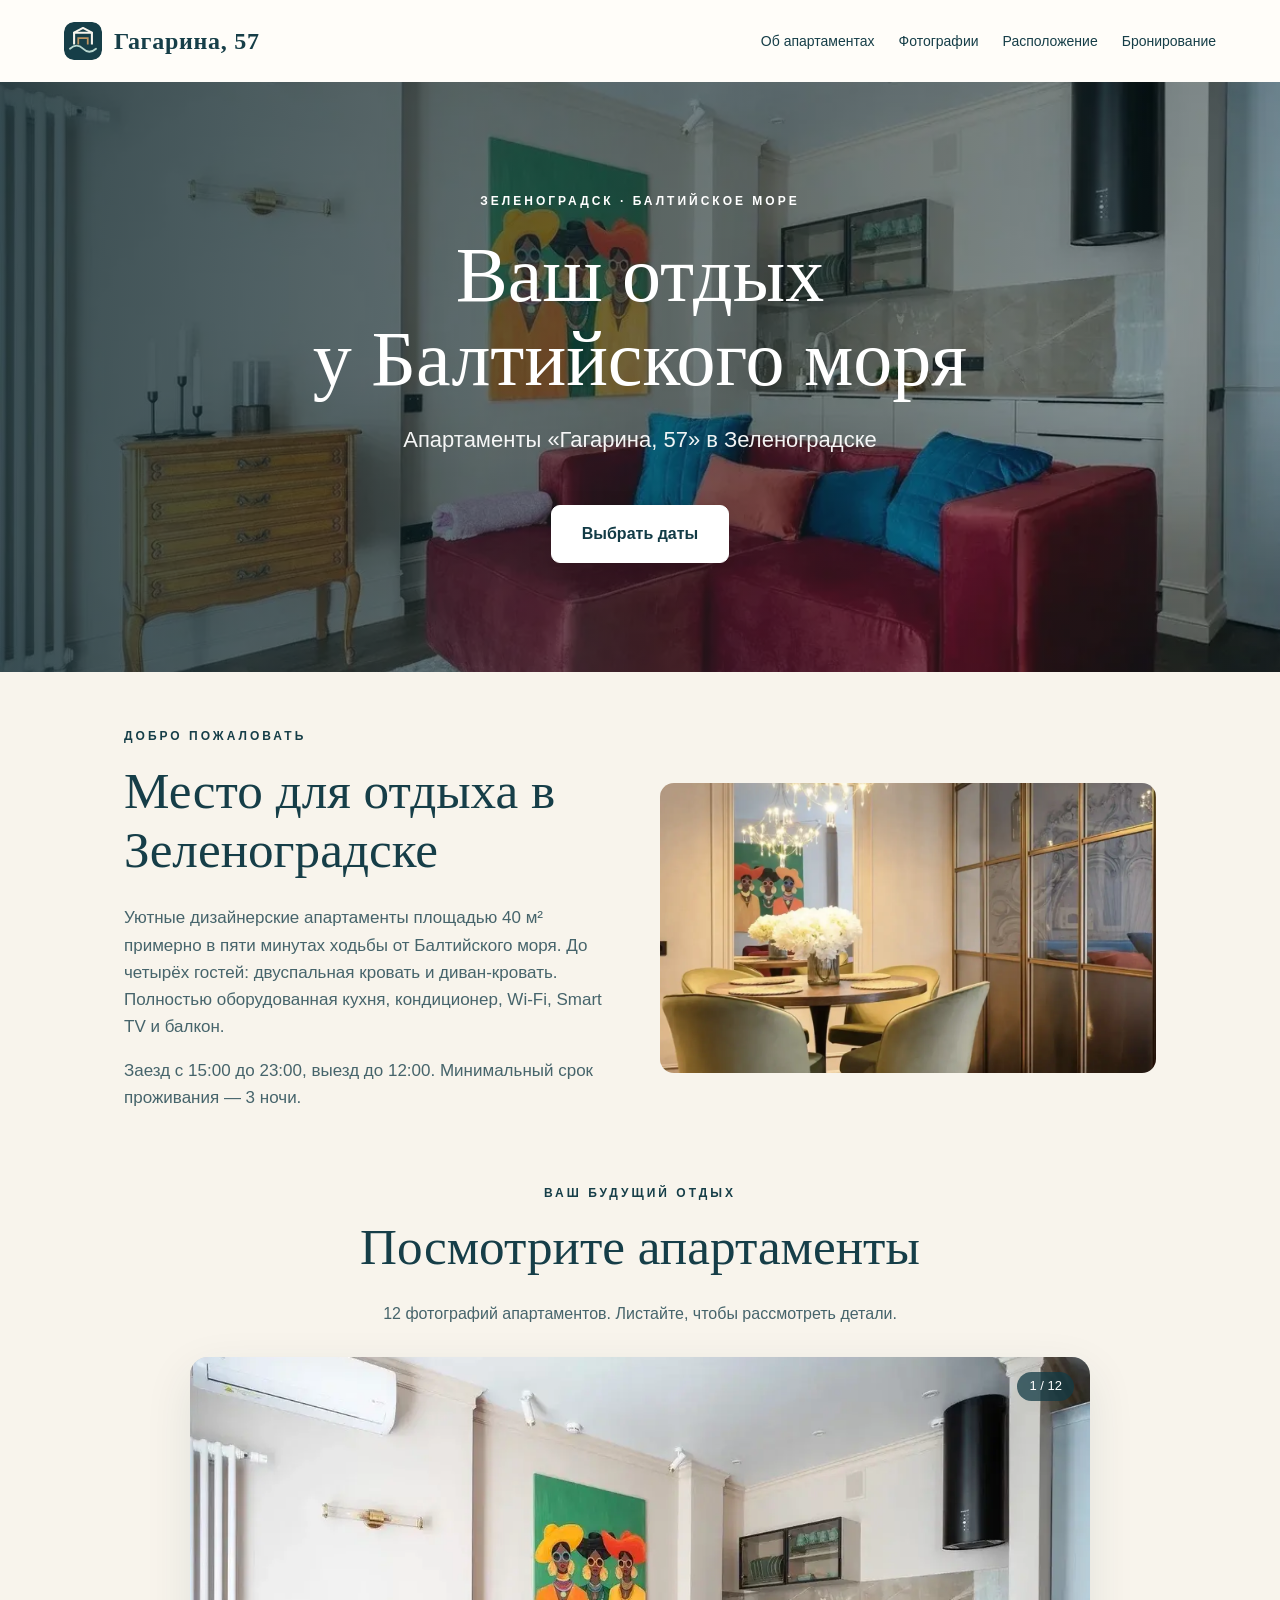
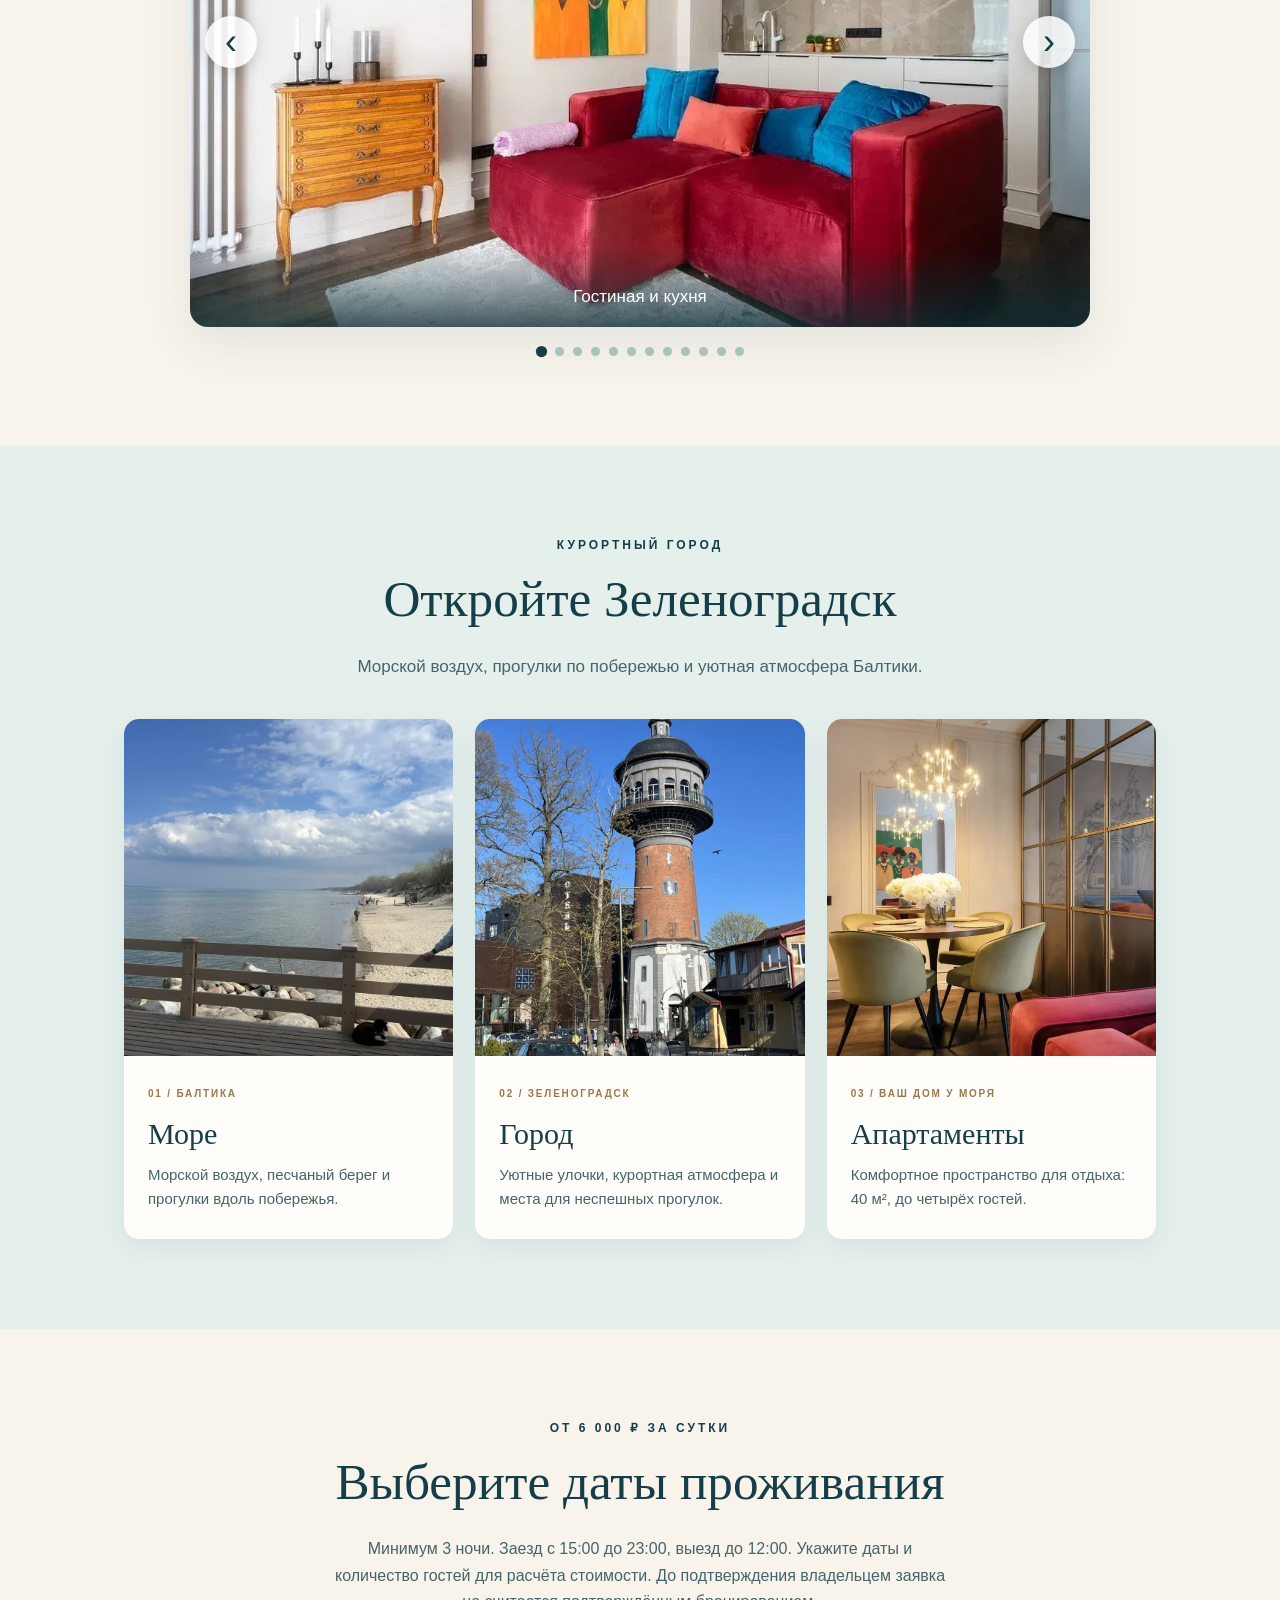
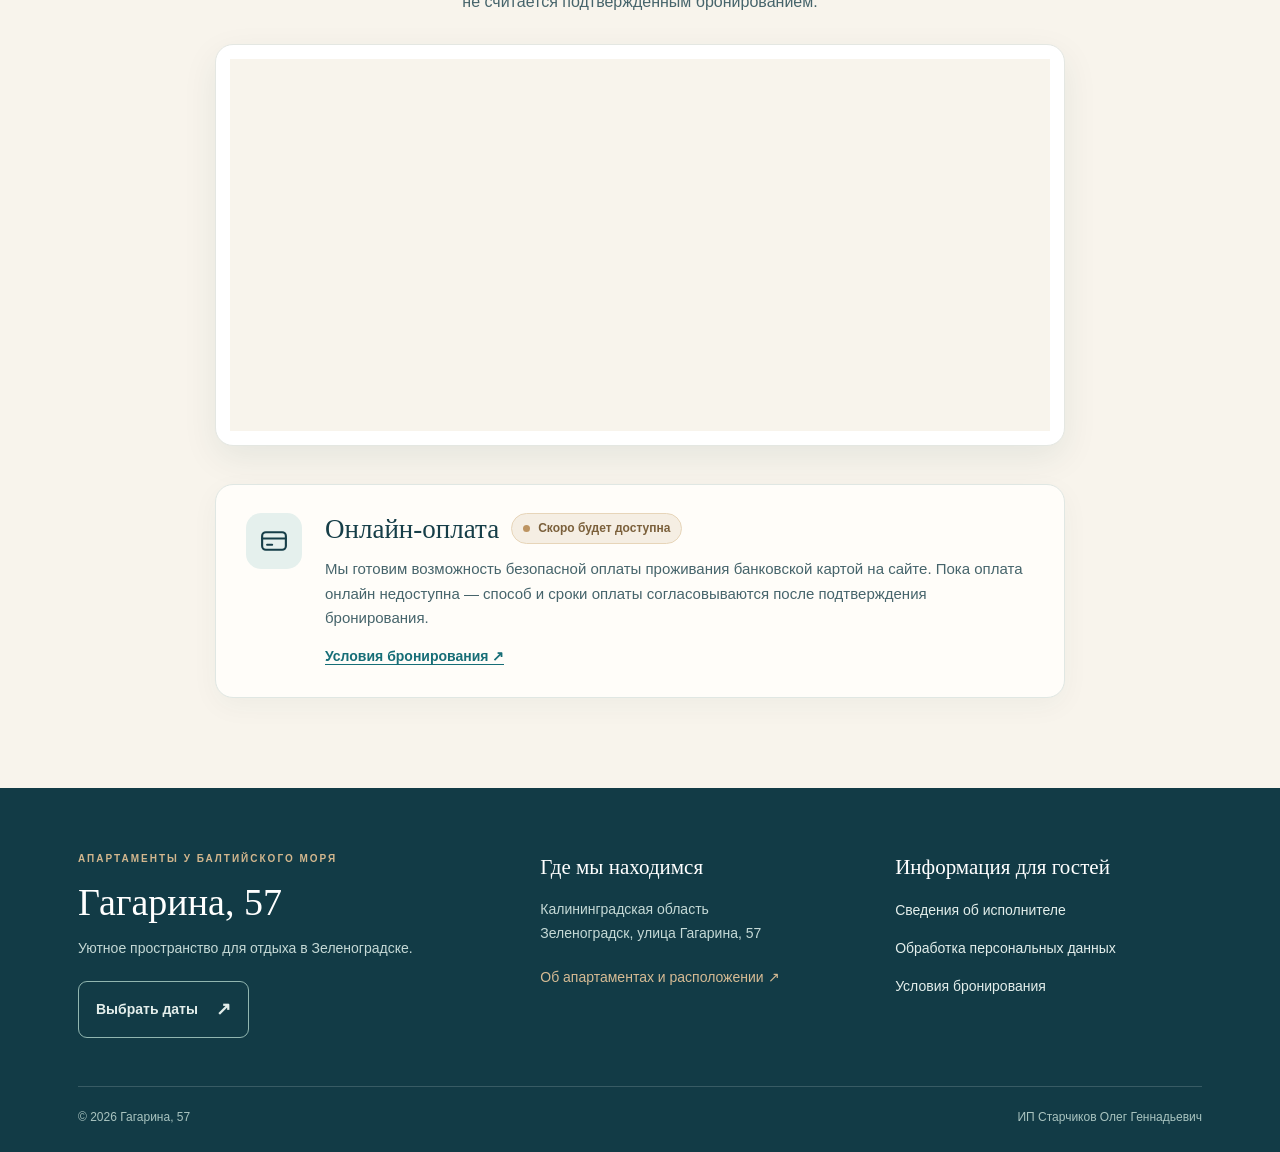
==== commit bc933ceb: "Use local owner-provided Zelenogradsk photos and remove obsolete Wikimedia credits" ====
--- a/index.html
+++ b/index.html
@@ -150,10 +150,39 @@
 <main>
 <section class="hero"><div class="hero-content"><div class="eyebrow">Зеленоградск · Балтийское море</div><h1>Ваш отдых<br>у Балтийского моря</h1><p>Апартаменты «Гагарина, 57» в Зеленоградске</p><a class="btn" href="#booking">Выбрать даты</a></div></section>
 <section id="about" class="intro"><div><div class="eyebrow">Добро пожаловать</div><h2>Место для отдыха в Зеленоградске</h2><p>Уютные дизайнерские апартаменты площадью 40 м² примерно в пяти минутах ходьбы от Балтийского моря. До четырёх гостей: двуспальная кровать и диван-кровать. Полностью оборудованная кухня, кондиционер, Wi-Fi, Smart TV и балкон.</p><p>Заезд с 15:00 до 23:00, выезд до 12:00. Минимальный срок проживания — 3 ночи.</p></div><div class="art" role="img" aria-label="Обеденная зона апартаментов"></div></section>
-<section id="gallery" class="gallery"><div class="gallery-head"><div class="eyebrow">Ваш будущий отдых</div><h2>Посмотрите апартаменты</h2><p>12 фотографий апартаментов. Листайте, чтобы рассмотреть детали.</p></div><div class="photo-slider" aria-label="Фотографии апартаментов"><div class="slide-viewport"><div class="slide-track"><figure class="slide"><img src="images/living-room.webp" alt="Гостиная и кухня" loading="eager" decoding="async"><figcaption>Гостиная и кухня</figcaption></figure><figure class="slide" aria-hidden="true"><img src="images/bedroom.webp" alt="Спальня" loading="lazy" decoding="async"><figcaption>Спальня</figcaption></figure><figure class="slide" aria-hidden="true"><img src="images/dining-room-1.webp" alt="Обеденная зона" loading="lazy" decoding="async"><figcaption>Обеденная зона</figcaption></figure><figure class="slide" aria-hidden="true"><img src="images/balcony.webp" alt="Балкон" loading="lazy" decoding="async"><figcaption>Балкон</figcaption></figure><figure class="slide" aria-hidden="true"><img src="images/kitchen-hall.webp" alt="Кухня" loading="lazy" decoding="async"><figcaption>Кухня</figcaption></figure><figure class="slide" aria-hidden="true"><img src="images/bathroom-vanity.webp" alt="Ванная комната" loading="lazy" decoding="async"><figcaption>Ванная комната</figcaption></figure><figure class="slide" aria-hidden="true"><img src="images/bathroom-shower.webp" alt="Душевая зона" loading="lazy" decoding="async"><figcaption>Душевая зона</figcaption></figure><figure class="slide" aria-hidden="true"><img src="images/dining-room-2.webp" alt="Интерьер обеденной зоны" loading="lazy" decoding="async"><figcaption>Интерьер обеденной зоны</figcaption></figure><figure class="slide" aria-hidden="true"><img src="images/dining-room-3.webp" alt="Уютная атмосфера" loading="lazy" decoding="async"><figcaption>Уютная атмосфера</figcaption></figure><figure class="slide" aria-hidden="true"><img src="images/living-detail.webp" alt="Детали гостиной" loading="lazy" decoding="async"><figcaption>Детали гостиной</figcaption></figure><figure class="slide" aria-hidden="true"><img src="images/hall.webp" alt="Прихожая" loading="lazy" decoding="async"><figcaption>Прихожая</figcaption></figure><figure class="slide" aria-hidden="true"><img src="images/building.webp" alt="Дом на улице Гагарина" loading="lazy" decoding="async"><figcaption>Дом на улице Гагарина</figcaption></figure></div></div><button class="slide-arrow slide-prev" type="button" aria-label="Предыдущее фото">‹</button><button class="slide-arrow slide-next" type="button" aria-label="Следующее фото">›</button><div class="slide-count" aria-live="polite">1 / 12</div></div><div class="slide-dots" aria-label="Выбор фотографии"><button type="button" class="slide-dot" aria-current="true" aria-label="Фото 1: Гостиная и кухня" data-index="0"></button><button type="button" class="slide-dot" aria-label="Фото 2: Спальня" data-index="1"></button><button type="button" class="slide-dot" aria-label="Фото 3: Обеденная зона" data-index="2"></button><button type="button" class="slide-dot" aria-label="Фото 4: Балкон" data-index="3"></button><button type="button" class="slide-dot" aria-label="Фото 5: Кухня" data-index="4"></button><button type="button" class="slide-dot" aria-label="Фото 6: Ванная комната" data-index="5"></button><button type="button" class="slide-dot" aria-label="Фото 7: Душевая зона" data-index="6"></button><button type="button" class="slide-dot" aria-label="Фото 8: Интерьер обеденной зоны" data-index="7"></button><button type="button" class="slide-dot" aria-label="Фото 9: Уютная атмосфера" data-index="8"></button><button type="button" class="slide-dot" aria-label="Фото 10: Детали гостиной" data-index="9"></button><button type="button" class="slide-dot" aria-label="Фото 11: Прихожая" data-index="10"></button><button type="button" class="slide-dot" aria-label="Фото 12: Дом на улице Гагарина" data-index="11"></button></div></section><div class="strip"><section id="location" class="info"><div class="eyebrow">Курортный город</div><h2>Откройте Зеленоградск</h2><p>Морской воздух, прогулки по побережью и уютная атмосфера Балтики.</p><div class="destination-grid" aria-label="Море, город и апартаменты"><article class="destination-card"><div class="destination-image"><img src="https://commons.wikimedia.org/wiki/Special:FilePath/Zelrnogradsk.jpg" alt="Побережье Балтийского моря в Зеленоградске" loading="lazy" decoding="async"></div><div class="destination-content"><span class="destination-number">01 / БАЛТИКА</span><h3>Море</h3><p>Морской воздух, песчаный берег и прогулки вдоль побережья.</p></div></article><article class="destination-card"><div class="destination-image"><img src="https://commons.wikimedia.org/wiki/Special:FilePath/Zelenogradsk%20-%20Kurortny%20Prospekt%2026%20-%202024-06%20-%20p1.jpg" alt="Архитектура Курортного проспекта в Зеленоградске" loading="lazy" decoding="async"></div><div class="destination-content"><span class="destination-number">02 / ЗЕЛЕНОГРАДСК</span><h3>Город</h3><p>Уютные улочки, курортная атмосфера и места для неспешных прогулок.</p></div></article><article class="destination-card"><div class="destination-image"><img src="/images/dining-room-1.webp" alt="Обеденная зона апартаментов Гагарина, 57" loading="lazy" decoding="async"></div><div class="destination-content"><span class="destination-number">03 / ВАШ ДОМ У МОРЯ</span><h3>Апартаменты</h3><p>Комфортное пространство для отдыха: 40 м², до четырёх гостей.</p></div></article></div><p class="destination-credit">Фотографии Зеленоградска: <a href="https://commons.wikimedia.org/wiki/File:Zelrnogradsk.jpg" target="_blank" rel="noopener noreferrer">Al99999, Wikimedia Commons</a> · <a href="https://commons.wikimedia.org/wiki/File:Zelenogradsk_-_Kurortny_Prospekt_26_-_2024-06_-_p1.jpg" target="_blank" rel="noopener noreferrer">Александр Сигачёв, Wikimedia Commons</a>. Фото апартаментов — собственное.</p></section></div>
+<section id="gallery" class="gallery"><div class="gallery-head"><div class="eyebrow">Ваш будущий отдых</div><h2>Посмотрите апартаменты</h2><p>12 фотографий апартаментов. Листайте, чтобы рассмотреть детали.</p></div><div class="photo-slider" aria-label="Фотографии апартаментов"><div class="slide-viewport"><div class="slide-track"><figure class="slide"><img src="images/living-room.webp" alt="Гостиная и кухня" loading="eager" decoding="async"><figcaption>Гостиная и кухня</figcaption></figure><figure class="slide" aria-hidden="true"><img src="images/bedroom.webp" alt="Спальня" loading="lazy" decoding="async"><figcaption>Спальня</figcaption></figure><figure class="slide" aria-hidden="true"><img src="images/dining-room-1.webp" alt="Обеденная зона" loading="lazy" decoding="async"><figcaption>Обеденная зона</figcaption></figure><figure class="slide" aria-hidden="true"><img src="images/balcony.webp" alt="Балкон" loading="lazy" decoding="async"><figcaption>Балкон</figcaption></figure><figure class="slide" aria-hidden="true"><img src="images/kitchen-hall.webp" alt="Кухня" loading="lazy" decoding="async"><figcaption>Кухня</figcaption></figure><figure class="slide" aria-hidden="true"><img src="images/bathroom-vanity.webp" alt="Ванная комната" loading="lazy" decoding="async"><figcaption>Ванная комната</figcaption></figure><figure class="slide" aria-hidden="true"><img src="images/bathroom-shower.webp" alt="Душевая зона" loading="lazy" decoding="async"><figcaption>Душевая зона</figcaption></figure><figure class="slide" aria-hidden="true"><img src="images/dining-room-2.webp" alt="Интерьер обеденной зоны" loading="lazy" decoding="async"><figcaption>Интерьер обеденной зоны</figcaption></figure><figure class="slide" aria-hidden="true"><img src="images/dining-room-3.webp" alt="Уютная атмосфера" loading="lazy" decoding="async"><figcaption>Уютная атмосфера</figcaption></figure><figure class="slide" aria-hidden="true"><img src="images/living-detail.webp" alt="Детали гостиной" loading="lazy" decoding="async"><figcaption>Детали гостиной</figcaption></figure><figure class="slide" aria-hidden="true"><img src="images/hall.webp" alt="Прихожая" loading="lazy" decoding="async"><figcaption>Прихожая</figcaption></figure><figure class="slide" aria-hidden="true"><img src="images/building.webp" alt="Дом на улице Гагарина" loading="lazy" decoding="async"><figcaption>Дом на улице Гагарина</figcaption></figure></div></div><button class="slide-arrow slide-prev" type="button" aria-label="Предыдущее фото">‹</button><button class="slide-arrow slide-next" type="button" aria-label="Следующее фото">›</button><div class="slide-count" aria-live="polite">1 / 12</div></div><div class="slide-dots" aria-label="Выбор фотографии"><button type="button" class="slide-dot" aria-current="true" aria-label="Фото 1: Гостиная и кухня" data-index="0"></button><button type="button" class="slide-dot" aria-label="Фото 2: Спальня" data-index="1"></button><button type="button" class="slide-dot" aria-label="Фото 3: Обеденная зона" data-index="2"></button><button type="button" class="slide-dot" aria-label="Фото 4: Балкон" data-index="3"></button><button type="button" class="slide-dot" aria-label="Фото 5: Кухня" data-index="4"></button><button type="button" class="slide-dot" aria-label="Фото 6: Ванная комната" data-index="5"></button><button type="button" class="slide-dot" aria-label="Фото 7: Душевая зона" data-index="6"></button><button type="button" class="slide-dot" aria-label="Фото 8: Интерьер обеденной зоны" data-index="7"></button><button type="button" class="slide-dot" aria-label="Фото 9: Уютная атмосфера" data-index="8"></button><button type="button" class="slide-dot" aria-label="Фото 10: Детали гостиной" data-index="9"></button><button type="button" class="slide-dot" aria-label="Фото 11: Прихожая" data-index="10"></button><button type="button" class="slide-dot" aria-label="Фото 12: Дом на улице Гагарина" data-index="11"></button></div></section><div class="strip"><section id="location" class="info"><div class="eyebrow">Курортный город</div><h2>Откройте Зеленоградск</h2><p>Морской воздух, прогулки по побережью и уютная атмосфера Балтики.</p><div class="destination-grid" aria-label="Море, город и апартаменты"><article class="destination-card"><div class="destination-image"><img src="/images/zelenogradsk-sea.webp" alt="Побережье Балтийского моря в Зеленоградске" loading="lazy" decoding="async"></div><div class="destination-content"><span class="destination-number">01 / БАЛТИКА</span><h3>Море</h3><p>Морской воздух, песчаный берег и прогулки вдоль побережья.</p></div></article><article class="destination-card"><div class="destination-image"><img src="/images/zelenogradsk-city.webp" alt="Историческая водонапорная башня Зеленоградска" loading="lazy" decoding="async"></div><div class="destination-content"><span class="destination-number">02 / ЗЕЛЕНОГРАДСК</span><h3>Город</h3><p>Уютные улочки, курортная атмосфера и места для неспешных прогулок.</p></div></article><article class="destination-card"><div class="destination-image"><img src="/images/dining-room-1.webp" alt="Обеденная зона апартаментов Гагарина, 57" loading="lazy" decoding="async"></div><div class="destination-content"><span class="destination-number">03 / ВАШ ДОМ У МОРЯ</span><h3>Апартаменты</h3><p>Комфортное пространство для отдыха: 40 м², до четырёх гостей.</p></div></article></div></section></div>
 <section id="booking" class="contact"><div class="eyebrow">От 6 000 ₽ за сутки</div><h2>Выберите даты проживания</h2><p class="note">Минимум 3 ночи. Заезд с 15:00 до 23:00, выезд до 12:00. Укажите даты и количество гостей для расчёта стоимости. До подтверждения владельцем заявка не считается подтверждённым бронированием.</p><button type="button" class="mobile-booking-link" id="open-booking" aria-label="Выбрать даты и забронировать апартаменты"><span class="mobile-booking-photo" aria-hidden="true"></span><span class="mobile-booking-content"><span class="mobile-booking-kicker">ВАШ ОТДЫХ У МОРЯ</span><span class="mobile-booking-title">Выберите даты отдыха</span><span class="mobile-booking-subtitle">Зеленоградск · до 4 гостей · от 6 000 ₽/сутки</span><span class="mobile-booking-action">Проверить свободные даты <span aria-hidden="true">→</span></span></span></button><div class="booking-shell"><iframe id="booking-frame" class="booking-frame" src="/booking-widget.html" title="Бронирование апартаментов через HomeReserve" loading="eager" referrerpolicy="strict-origin-when-cross-origin"></iframe></div><section class="payment-preview" aria-labelledby="payment-title"><div class="payment-preview-icon" aria-hidden="true"><svg viewBox="0 0 24 24" fill="none" stroke="currentColor" stroke-width="1.7" stroke-linecap="round" stroke-linejoin="round"><rect x="2.5" y="5" width="19" height="14" rx="3"/><path d="M2.5 10h19M6.5 15h4"/></svg></div><div class="payment-preview-copy"><div class="payment-preview-top"><h3 id="payment-title">Онлайн-оплата</h3><span class="payment-status"><span class="payment-status-dot" aria-hidden="true"></span>Скоро будет доступна</span></div><p>Мы готовим возможность безопасной оплаты проживания банковской картой на сайте. Пока оплата онлайн недоступна — способ и сроки оплаты согласовываются после подтверждения бронирования.</p><a href="/terms.html" class="payment-terms">Условия бронирования <span aria-hidden="true">↗</span></a></div></section></section>
 </main><button type="button" class="back-to-top" id="back-to-top" aria-label="Наверх" title="Наверх"><svg viewBox="0 0 24 24" aria-hidden="true"><path d="m6 14 6-6 6 6"/><path d="M12 8v11"/></svg></button><div class="booking-overlay" id="booking-overlay" role="dialog" aria-modal="true" aria-label="Бронирование апартаментов" hidden><div class="booking-overlay-bar"><span>Бронирование · Гагарина, 57</span><button type="button" class="booking-overlay-close" id="close-booking">✕ Закрыть</button></div><iframe id="mobile-booking-frame" title="Форма бронирования HomeReserve" loading="lazy"></iframe></div><div class="photo-lightbox" id="photo-lightbox" role="dialog" aria-modal="true" aria-label="Просмотр фото" hidden><button class="lb-close" aria-label="Закрыть">×</button><button class="lb-prev" aria-label="Назад">‹</button><img alt=""><button class="lb-next" aria-label="Вперёд">›</button><div class="lb-caption"></div></div>
 <footer class="site-footer"><div class="footer-inner"><div class="footer-top"><div class="footer-brand"><div class="footer-kicker">АПАРТАМЕНТЫ У БАЛТИЙСКОГО МОРЯ</div><div class="footer-title">Гагарина, 57</div><p>Уютное пространство для отдыха в Зеленоградске.</p><a class="footer-book" href="#booking">Выбрать даты <span aria-hidden="true">↗</span></a></div><div class="footer-place"><h3>Где мы находимся</h3><p>Калининградская область<br>Зеленоградск, улица Гагарина, 57</p><a href="#location">Об апартаментах и расположении ↗</a></div><div class="footer-docs"><h3>Информация для гостей</h3><a href="/legal.html">Сведения об исполнителе</a><a href="/privacy.html">Обработка персональных данных</a><a href="/terms.html">Условия бронирования</a></div></div><div class="footer-bottom"><span>© 2026 Гагарина, 57</span><span>ИП Старчиков Олег Геннадьевич</span></div></div></footer>
+<script>
+/* Shared keyboard and background isolation for modal dialogs. */
+window.gagarinaModal=(function(){
+ const background=[...document.querySelectorAll('header, main, footer, #back-to-top')];
+ let active=null,previousOverflow='',previousInert=[];
+ const focusable='button:not([disabled]),a[href],input:not([disabled]),select:not([disabled]),textarea:not([disabled]),[tabindex]:not([tabindex="-1"]),iframe';
+ function open(dialog){
+  if(active)return;
+  active=dialog;previousOverflow=document.body.style.overflow;
+  previousInert=background.map(el=>({el,inert:el.inert}));
+  background.forEach(el=>{el.inert=true;});
+  document.body.style.overflow='hidden';
+ }
+ function close(dialog){
+  if(active!==dialog)return;
+  previousInert.forEach(({el,inert})=>{el.inert=inert;});
+  previousInert=[];document.body.style.overflow=previousOverflow;active=null;
+ }
+ document.addEventListener('keydown',function(e){
+  if(!active||e.key!=='Tab'||e.defaultPrevented)return;
+  const elements=[...active.querySelectorAll(focusable)].filter(el=>el.getClientRects().length>0&&!el.closest('[hidden]'));
+  if(!elements.length){e.preventDefault();active.focus();return;}
+  const first=elements[0],last=elements[elements.length-1];
+  if(e.shiftKey&&(document.activeElement===first||!active.contains(document.activeElement))){e.preventDefault();last.focus();}
+  else if(!e.shiftKey&&(document.activeElement===last||!active.contains(document.activeElement))){e.preventDefault();first.focus();}
+ },true);
+ return {open,close};
+})();
+</script>
 <script>
 document.querySelectorAll('.mobile-menu-links a').forEach(function(link){link.addEventListener('click',function(){document.querySelector('.mobile-menu').open=false;});});
 window.addEventListener('message',function(event){
@@ -181,8 +210,8 @@
 (function(){
 const box=document.getElementById('photo-lightbox'),imgs=Array.from(document.querySelectorAll('.slide img')),large=box.querySelector('img'),cap=box.querySelector('.lb-caption');let index=0,prior=null;
 function show(i){index=(i+imgs.length)%imgs.length;large.src=imgs[index].src;large.alt=imgs[index].alt;cap.textContent=imgs[index].alt+' · '+(index+1)+' / '+imgs.length;}
-function close(){box.hidden=true;document.body.style.overflow='';large.removeAttribute('src');if(prior)prior.focus();}
-imgs.forEach((im,i)=>{im.tabIndex=0;im.setAttribute('role','button');im.addEventListener('click',()=>{prior=im;show(i);box.hidden=false;document.body.style.overflow='hidden';box.querySelector('.lb-close').focus();});im.addEventListener('keydown',e=>{if(e.key==='Enter')im.click();});});
+function close(){box.hidden=true;window.gagarinaModal.close(box);large.removeAttribute('src');if(prior)prior.focus();}
+imgs.forEach((im,i)=>{im.tabIndex=0;im.setAttribute('role','button');im.setAttribute('aria-label','Открыть фото: '+im.alt);im.addEventListener('click',()=>{prior=im;show(i);box.hidden=false;window.gagarinaModal.open(box);box.querySelector('.lb-close').focus();});im.addEventListener('keydown',e=>{if(e.key==='Enter'||e.key===' '){e.preventDefault();im.click();}});});
 box.querySelector('.lb-close').addEventListener('click',close);box.querySelector('.lb-prev').addEventListener('click',()=>show(index-1));box.querySelector('.lb-next').addEventListener('click',()=>show(index+1));box.addEventListener('click',e=>{if(e.target===box)close();});
 document.addEventListener('keydown',e=>{if(box.hidden)return;if(e.key==='Escape')close();if(e.key==='ArrowLeft')show(index-1);if(e.key==='ArrowRight')show(index+1);});
 })();
@@ -190,8 +219,8 @@
 (function(){
 const overlay=document.getElementById('booking-overlay'),open=document.getElementById('open-booking'),close=document.getElementById('close-booking'),frame=document.getElementById('mobile-booking-frame');
 let previous=null;
-function show(){previous=document.activeElement;frame.src='/booking-widget.html?fullscreen=1';overlay.hidden=false;document.body.style.overflow='hidden';close.focus();}
-function hide(){overlay.hidden=true;document.body.style.overflow='';frame.removeAttribute('src');if(previous&&previous.focus)previous.focus();}
+function show(){previous=document.activeElement;frame.src='/booking-widget.html?fullscreen=1';overlay.hidden=false;window.gagarinaModal.open(overlay);close.focus();}
+function hide(){overlay.hidden=true;window.gagarinaModal.close(overlay);frame.removeAttribute('src');if(previous&&previous.focus)previous.focus();}
 open.addEventListener('click',show);close.addEventListener('click',hide);
 document.addEventListener('keydown',function(e){if(!overlay.hidden&&e.key==='Escape')hide();});
 })();
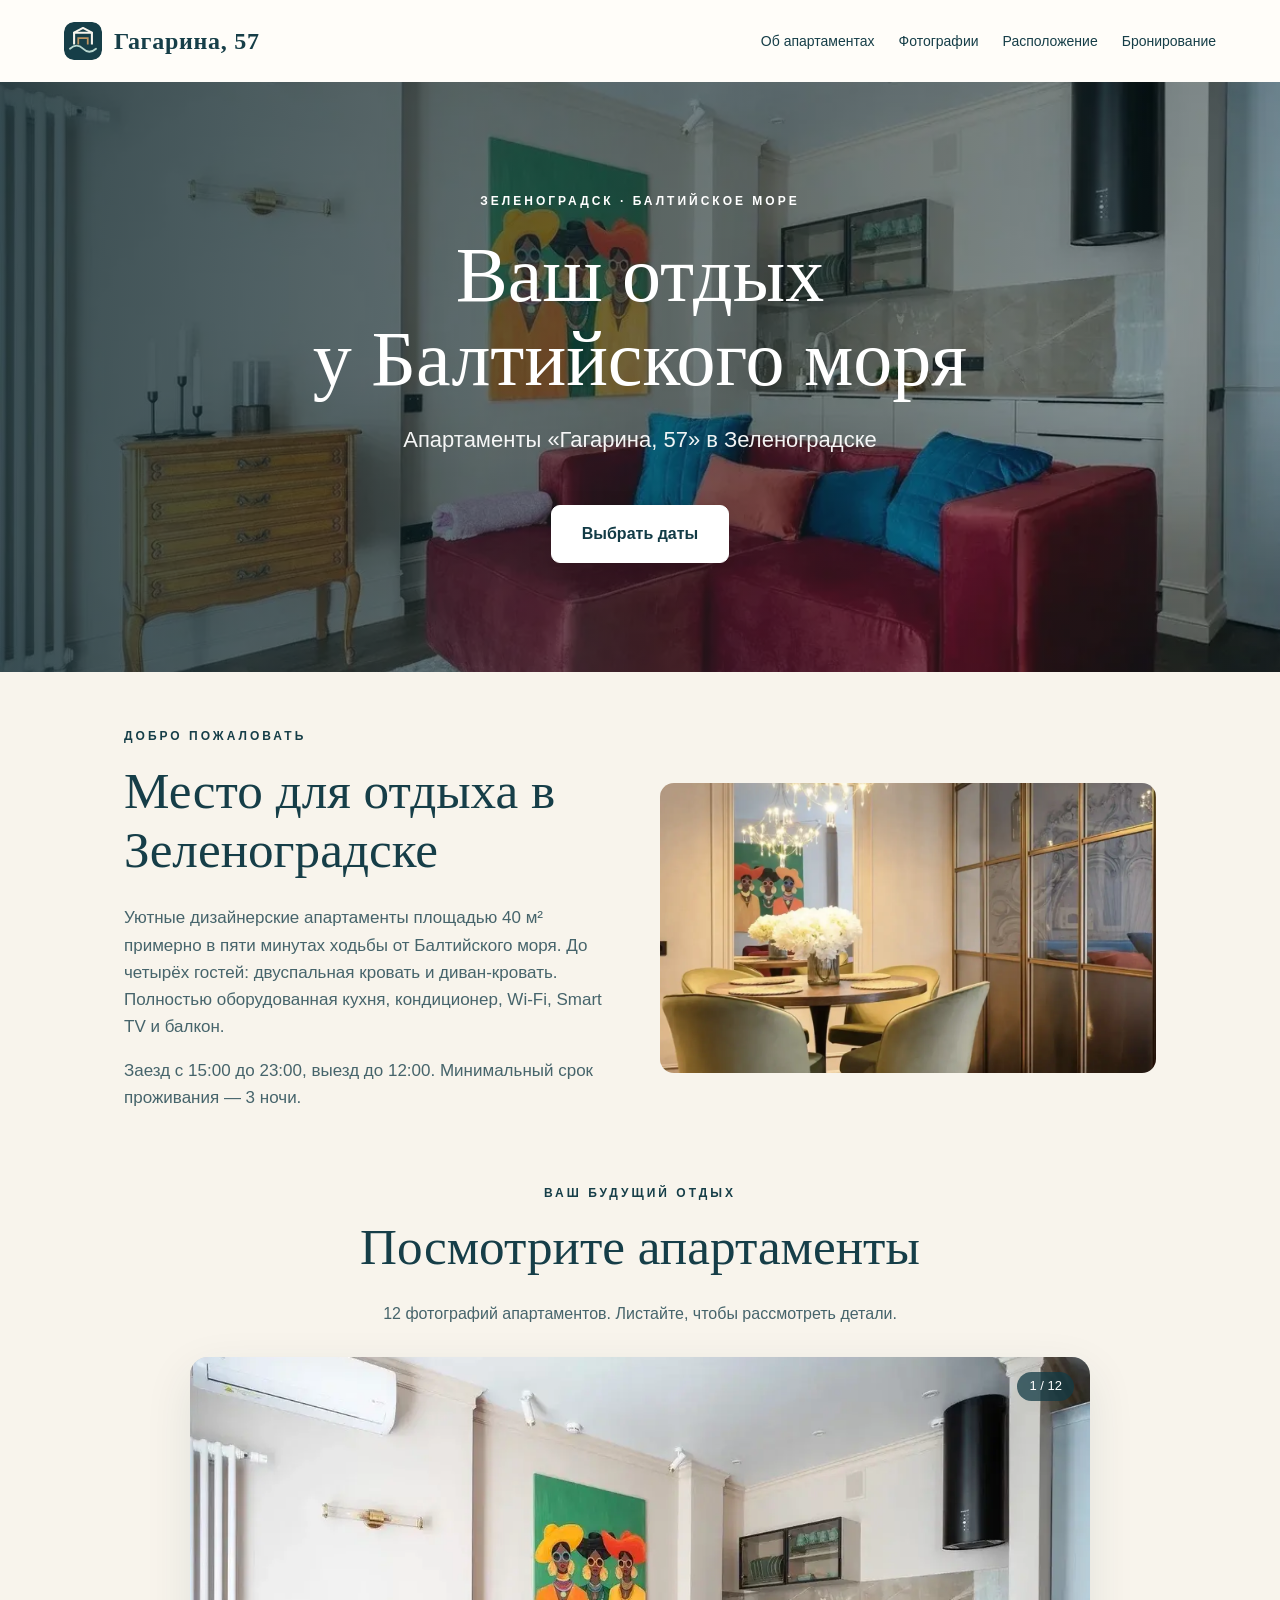
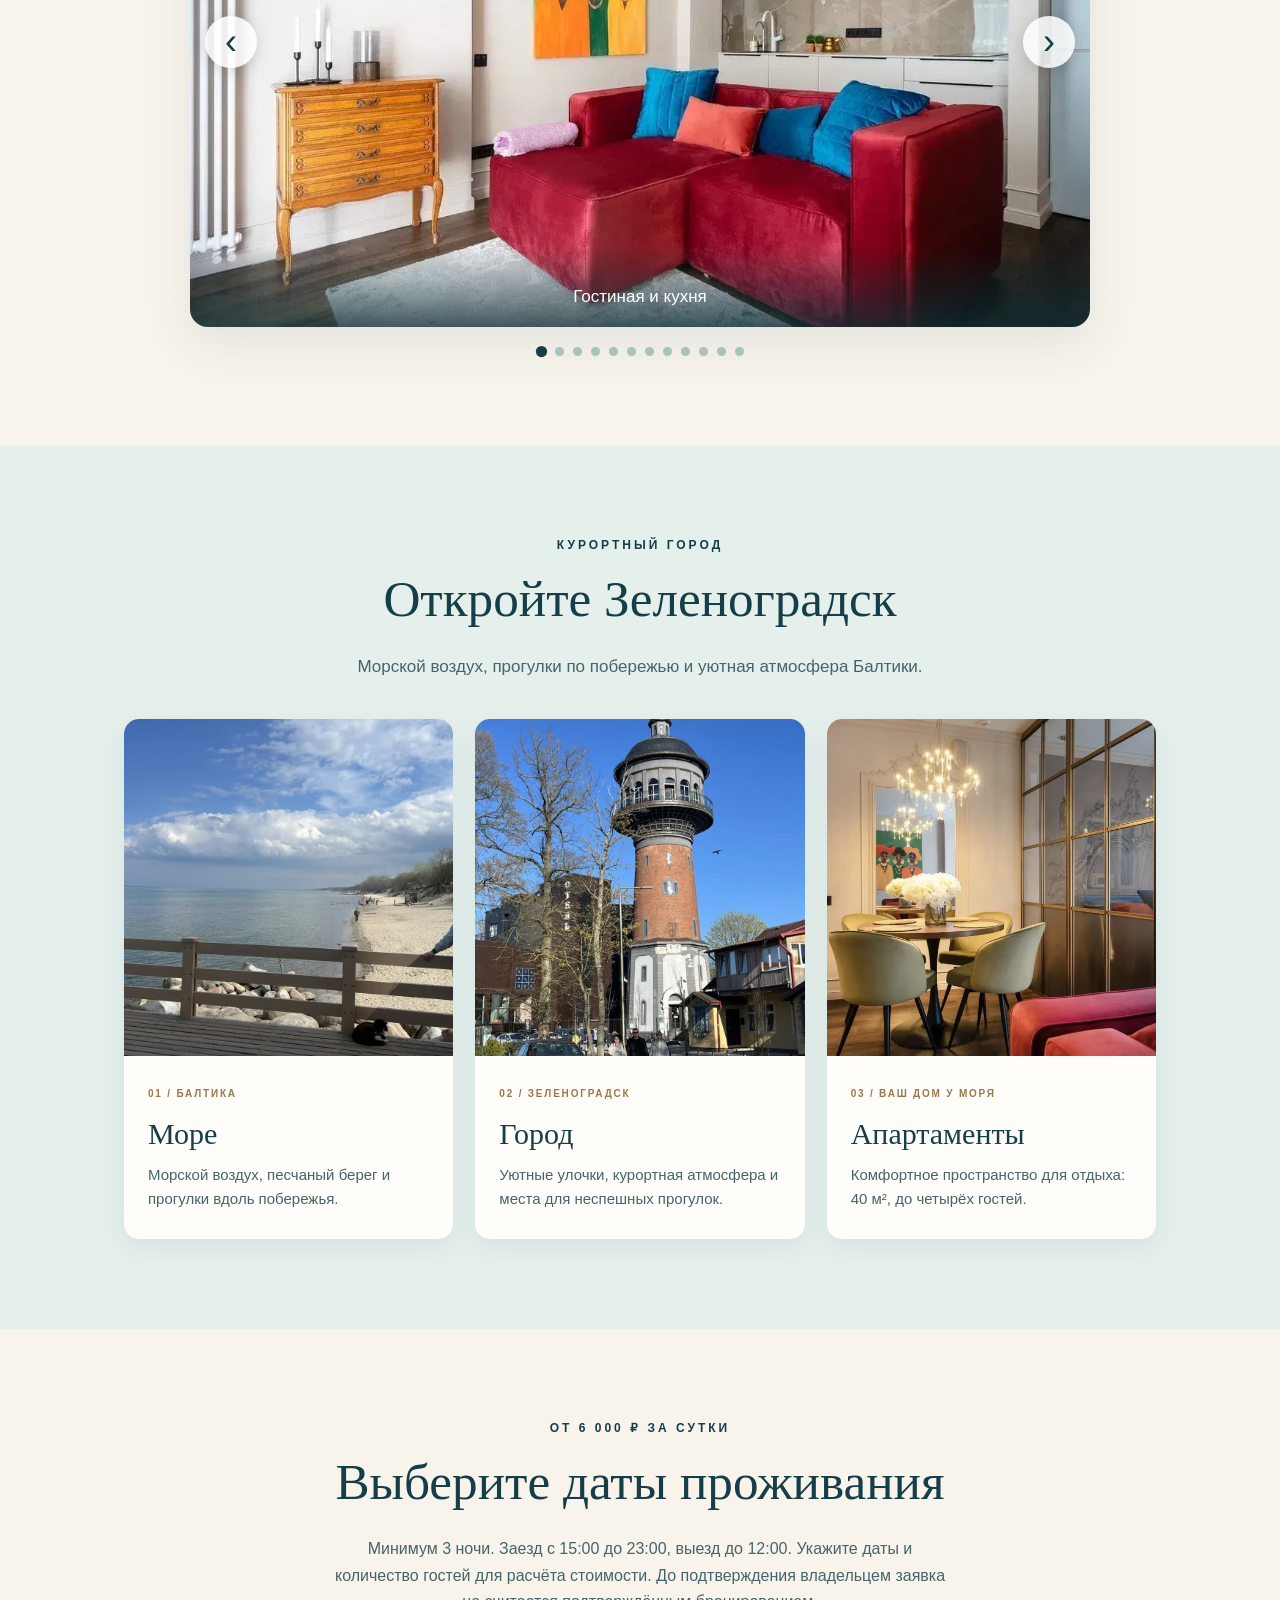
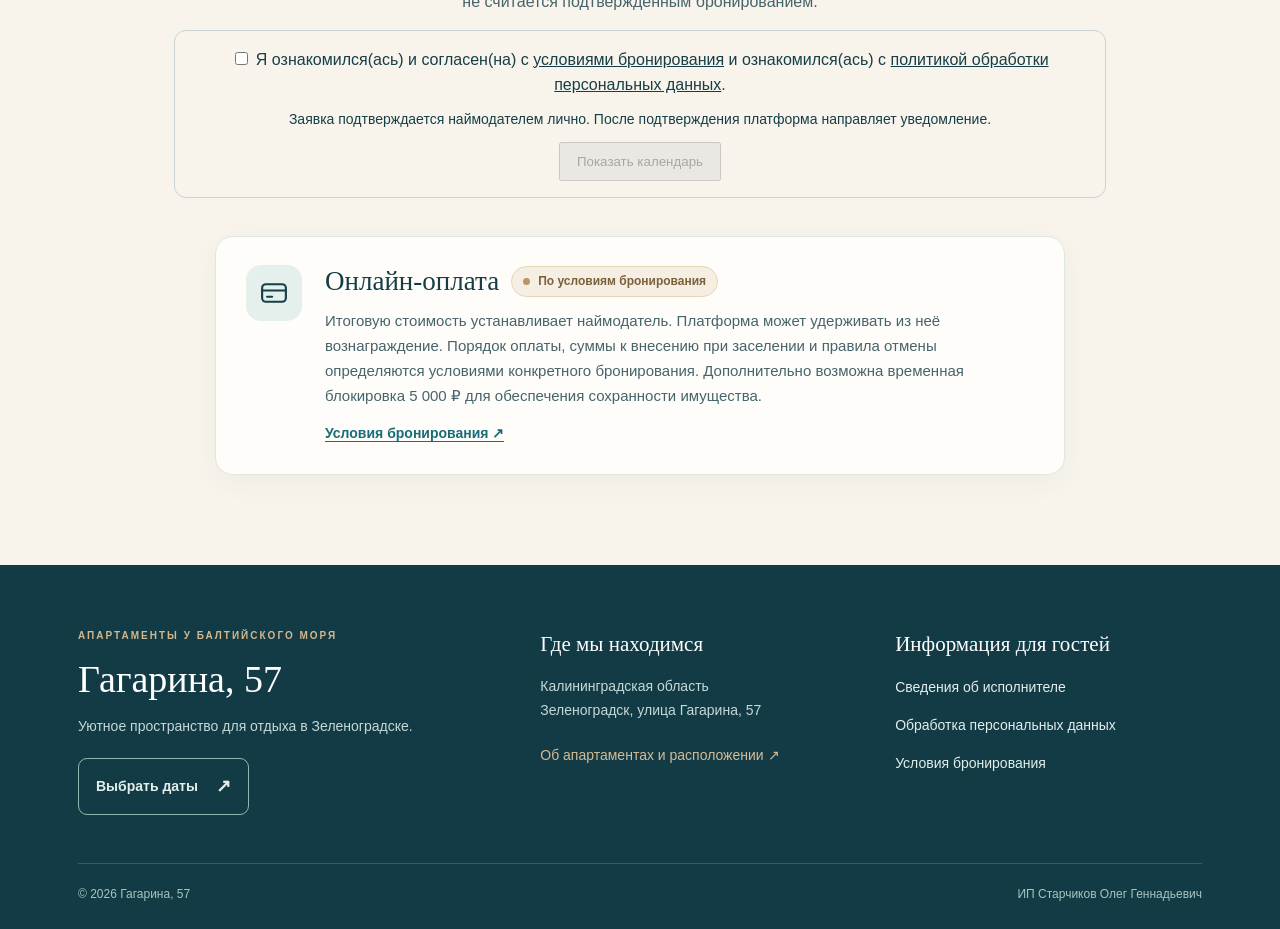
==== commit 8828f4d4: "Draft bank review: update index.html" ====
--- a/index.html
+++ b/index.html
@@ -151,7 +151,7 @@
 <section class="hero"><div class="hero-content"><div class="eyebrow">Зеленоградск · Балтийское море</div><h1>Ваш отдых<br>у Балтийского моря</h1><p>Апартаменты «Гагарина, 57» в Зеленоградске</p><a class="btn" href="#booking">Выбрать даты</a></div></section>
 <section id="about" class="intro"><div><div class="eyebrow">Добро пожаловать</div><h2>Место для отдыха в Зеленоградске</h2><p>Уютные дизайнерские апартаменты площадью 40 м² примерно в пяти минутах ходьбы от Балтийского моря. До четырёх гостей: двуспальная кровать и диван-кровать. Полностью оборудованная кухня, кондиционер, Wi-Fi, Smart TV и балкон.</p><p>Заезд с 15:00 до 23:00, выезд до 12:00. Минимальный срок проживания — 3 ночи.</p></div><div class="art" role="img" aria-label="Обеденная зона апартаментов"></div></section>
 <section id="gallery" class="gallery"><div class="gallery-head"><div class="eyebrow">Ваш будущий отдых</div><h2>Посмотрите апартаменты</h2><p>12 фотографий апартаментов. Листайте, чтобы рассмотреть детали.</p></div><div class="photo-slider" aria-label="Фотографии апартаментов"><div class="slide-viewport"><div class="slide-track"><figure class="slide"><img src="images/living-room.webp" alt="Гостиная и кухня" loading="eager" decoding="async"><figcaption>Гостиная и кухня</figcaption></figure><figure class="slide" aria-hidden="true"><img src="images/bedroom.webp" alt="Спальня" loading="lazy" decoding="async"><figcaption>Спальня</figcaption></figure><figure class="slide" aria-hidden="true"><img src="images/dining-room-1.webp" alt="Обеденная зона" loading="lazy" decoding="async"><figcaption>Обеденная зона</figcaption></figure><figure class="slide" aria-hidden="true"><img src="images/balcony.webp" alt="Балкон" loading="lazy" decoding="async"><figcaption>Балкон</figcaption></figure><figure class="slide" aria-hidden="true"><img src="images/kitchen-hall.webp" alt="Кухня" loading="lazy" decoding="async"><figcaption>Кухня</figcaption></figure><figure class="slide" aria-hidden="true"><img src="images/bathroom-vanity.webp" alt="Ванная комната" loading="lazy" decoding="async"><figcaption>Ванная комната</figcaption></figure><figure class="slide" aria-hidden="true"><img src="images/bathroom-shower.webp" alt="Душевая зона" loading="lazy" decoding="async"><figcaption>Душевая зона</figcaption></figure><figure class="slide" aria-hidden="true"><img src="images/dining-room-2.webp" alt="Интерьер обеденной зоны" loading="lazy" decoding="async"><figcaption>Интерьер обеденной зоны</figcaption></figure><figure class="slide" aria-hidden="true"><img src="images/dining-room-3.webp" alt="Уютная атмосфера" loading="lazy" decoding="async"><figcaption>Уютная атмосфера</figcaption></figure><figure class="slide" aria-hidden="true"><img src="images/living-detail.webp" alt="Детали гостиной" loading="lazy" decoding="async"><figcaption>Детали гостиной</figcaption></figure><figure class="slide" aria-hidden="true"><img src="images/hall.webp" alt="Прихожая" loading="lazy" decoding="async"><figcaption>Прихожая</figcaption></figure><figure class="slide" aria-hidden="true"><img src="images/building.webp" alt="Дом на улице Гагарина" loading="lazy" decoding="async"><figcaption>Дом на улице Гагарина</figcaption></figure></div></div><button class="slide-arrow slide-prev" type="button" aria-label="Предыдущее фото">‹</button><button class="slide-arrow slide-next" type="button" aria-label="Следующее фото">›</button><div class="slide-count" aria-live="polite">1 / 12</div></div><div class="slide-dots" aria-label="Выбор фотографии"><button type="button" class="slide-dot" aria-current="true" aria-label="Фото 1: Гостиная и кухня" data-index="0"></button><button type="button" class="slide-dot" aria-label="Фото 2: Спальня" data-index="1"></button><button type="button" class="slide-dot" aria-label="Фото 3: Обеденная зона" data-index="2"></button><button type="button" class="slide-dot" aria-label="Фото 4: Балкон" data-index="3"></button><button type="button" class="slide-dot" aria-label="Фото 5: Кухня" data-index="4"></button><button type="button" class="slide-dot" aria-label="Фото 6: Ванная комната" data-index="5"></button><button type="button" class="slide-dot" aria-label="Фото 7: Душевая зона" data-index="6"></button><button type="button" class="slide-dot" aria-label="Фото 8: Интерьер обеденной зоны" data-index="7"></button><button type="button" class="slide-dot" aria-label="Фото 9: Уютная атмосфера" data-index="8"></button><button type="button" class="slide-dot" aria-label="Фото 10: Детали гостиной" data-index="9"></button><button type="button" class="slide-dot" aria-label="Фото 11: Прихожая" data-index="10"></button><button type="button" class="slide-dot" aria-label="Фото 12: Дом на улице Гагарина" data-index="11"></button></div></section><div class="strip"><section id="location" class="info"><div class="eyebrow">Курортный город</div><h2>Откройте Зеленоградск</h2><p>Морской воздух, прогулки по побережью и уютная атмосфера Балтики.</p><div class="destination-grid" aria-label="Море, город и апартаменты"><article class="destination-card"><div class="destination-image"><img src="/images/zelenogradsk-sea.webp" alt="Побережье Балтийского моря в Зеленоградске" loading="lazy" decoding="async"></div><div class="destination-content"><span class="destination-number">01 / БАЛТИКА</span><h3>Море</h3><p>Морской воздух, песчаный берег и прогулки вдоль побережья.</p></div></article><article class="destination-card"><div class="destination-image"><img src="/images/zelenogradsk-city.webp" alt="Историческая водонапорная башня Зеленоградска" loading="lazy" decoding="async"></div><div class="destination-content"><span class="destination-number">02 / ЗЕЛЕНОГРАДСК</span><h3>Город</h3><p>Уютные улочки, курортная атмосфера и места для неспешных прогулок.</p></div></article><article class="destination-card"><div class="destination-image"><img src="/images/dining-room-1.webp" alt="Обеденная зона апартаментов Гагарина, 57" loading="lazy" decoding="async"></div><div class="destination-content"><span class="destination-number">03 / ВАШ ДОМ У МОРЯ</span><h3>Апартаменты</h3><p>Комфортное пространство для отдыха: 40 м², до четырёх гостей.</p></div></article></div></section></div>
-<section id="booking" class="contact"><div class="eyebrow">От 6 000 ₽ за сутки</div><h2>Выберите даты проживания</h2><p class="note">Минимум 3 ночи. Заезд с 15:00 до 23:00, выезд до 12:00. Укажите даты и количество гостей для расчёта стоимости. До подтверждения владельцем заявка не считается подтверждённым бронированием.</p><button type="button" class="mobile-booking-link" id="open-booking" aria-label="Выбрать даты и забронировать апартаменты"><span class="mobile-booking-photo" aria-hidden="true"></span><span class="mobile-booking-content"><span class="mobile-booking-kicker">ВАШ ОТДЫХ У МОРЯ</span><span class="mobile-booking-title">Выберите даты отдыха</span><span class="mobile-booking-subtitle">Зеленоградск · до 4 гостей · от 6 000 ₽/сутки</span><span class="mobile-booking-action">Проверить свободные даты <span aria-hidden="true">→</span></span></span></button><div class="booking-shell"><iframe id="booking-frame" class="booking-frame" src="/booking-widget.html" title="Бронирование апартаментов через HomeReserve" loading="eager" referrerpolicy="strict-origin-when-cross-origin"></iframe></div><section class="payment-preview" aria-labelledby="payment-title"><div class="payment-preview-icon" aria-hidden="true"><svg viewBox="0 0 24 24" fill="none" stroke="currentColor" stroke-width="1.7" stroke-linecap="round" stroke-linejoin="round"><rect x="2.5" y="5" width="19" height="14" rx="3"/><path d="M2.5 10h19M6.5 15h4"/></svg></div><div class="payment-preview-copy"><div class="payment-preview-top"><h3 id="payment-title">Онлайн-оплата</h3><span class="payment-status"><span class="payment-status-dot" aria-hidden="true"></span>Скоро будет доступна</span></div><p>Мы готовим возможность безопасной оплаты проживания банковской картой на сайте. Пока оплата онлайн недоступна — способ и сроки оплаты согласовываются после подтверждения бронирования.</p><a href="/terms.html" class="payment-terms">Условия бронирования <span aria-hidden="true">↗</span></a></div></section></section>
+<section id="booking" class="contact"><div class="eyebrow">От 6 000 ₽ за сутки</div><h2>Выберите даты проживания</h2><p class="note">Минимум 3 ночи. Заезд с 15:00 до 23:00, выезд до 12:00. Укажите даты и количество гостей для расчёта стоимости. До подтверждения владельцем заявка не считается подтверждённым бронированием.</p><button type="button" class="mobile-booking-link" id="open-booking" aria-label="Выбрать даты и забронировать апартаменты"><span class="mobile-booking-photo" aria-hidden="true"></span><span class="mobile-booking-content"><span class="mobile-booking-kicker">ВАШ ОТДЫХ У МОРЯ</span><span class="mobile-booking-title">Выберите даты отдыха</span><span class="mobile-booking-subtitle">Зеленоградск · до 4 гостей · от 6 000 ₽/сутки</span><span class="mobile-booking-action">Проверить свободные даты <span aria-hidden="true">→</span></span></span></button><div class="booking-consent" id="booking-consent" style="padding:16px;border:1px solid #c8d5d4;border-radius:12px;margin:14px 0"><label><input type="checkbox" id="booking-agree"> Я ознакомился(ась) и согласен(на) с <a href="/terms.html" target="_blank" rel="noopener">условиями бронирования</a> и ознакомился(ась) с <a href="/privacy.html" target="_blank" rel="noopener">политикой обработки персональных данных</a>.</label><p style="margin:10px 0 0;font-size:14px">Заявка подтверждается наймодателем лично. После подтверждения платформа направляет уведомление.</p><button type="button" id="booking-consent-open" disabled style="margin-top:12px;padding:10px 16px">Показать календарь</button></div><div class="booking-shell" id="booking-shell" hidden><iframe id="booking-frame" class="booking-frame" title="Бронирование апартаментов через HomeReserve" loading="eager" referrerpolicy="strict-origin-when-cross-origin"></iframe></div><section class="payment-preview" aria-labelledby="payment-title"><div class="payment-preview-icon" aria-hidden="true"><svg viewBox="0 0 24 24" fill="none" stroke="currentColor" stroke-width="1.7" stroke-linecap="round" stroke-linejoin="round"><rect x="2.5" y="5" width="19" height="14" rx="3"/><path d="M2.5 10h19M6.5 15h4"/></svg></div><div class="payment-preview-copy"><div class="payment-preview-top"><h3 id="payment-title">Онлайн-оплата</h3><span class="payment-status"><span class="payment-status-dot" aria-hidden="true"></span>По условиям бронирования</span></div><p>Итоговую стоимость устанавливает наймодатель. Платформа может удерживать из неё вознаграждение. Порядок оплаты, суммы к внесению при заселении и правила отмены определяются условиями конкретного бронирования. Дополнительно возможна временная блокировка 5 000 ₽ для обеспечения сохранности имущества.</p><a href="/terms.html" class="payment-terms">Условия бронирования <span aria-hidden="true">↗</span></a></div></section></section>
 </main><button type="button" class="back-to-top" id="back-to-top" aria-label="Наверх" title="Наверх"><svg viewBox="0 0 24 24" aria-hidden="true"><path d="m6 14 6-6 6 6"/><path d="M12 8v11"/></svg></button><div class="booking-overlay" id="booking-overlay" role="dialog" aria-modal="true" aria-label="Бронирование апартаментов" hidden><div class="booking-overlay-bar"><span>Бронирование · Гагарина, 57</span><button type="button" class="booking-overlay-close" id="close-booking">✕ Закрыть</button></div><iframe id="mobile-booking-frame" title="Форма бронирования HomeReserve" loading="lazy"></iframe></div><div class="photo-lightbox" id="photo-lightbox" role="dialog" aria-modal="true" aria-label="Просмотр фото" hidden><button class="lb-close" aria-label="Закрыть">×</button><button class="lb-prev" aria-label="Назад">‹</button><img alt=""><button class="lb-next" aria-label="Вперёд">›</button><div class="lb-caption"></div></div>
 <footer class="site-footer"><div class="footer-inner"><div class="footer-top"><div class="footer-brand"><div class="footer-kicker">АПАРТАМЕНТЫ У БАЛТИЙСКОГО МОРЯ</div><div class="footer-title">Гагарина, 57</div><p>Уютное пространство для отдыха в Зеленоградске.</p><a class="footer-book" href="#booking">Выбрать даты <span aria-hidden="true">↗</span></a></div><div class="footer-place"><h3>Где мы находимся</h3><p>Калининградская область<br>Зеленоградск, улица Гагарина, 57</p><a href="#location">Об апартаментах и расположении ↗</a></div><div class="footer-docs"><h3>Информация для гостей</h3><a href="/legal.html">Сведения об исполнителе</a><a href="/privacy.html">Обработка персональных данных</a><a href="/terms.html">Условия бронирования</a></div></div><div class="footer-bottom"><span>© 2026 Гагарина, 57</span><span>ИП Старчиков Олег Геннадьевич</span></div></div></footer>
 <script>
@@ -219,7 +219,7 @@
 (function(){
 const overlay=document.getElementById('booking-overlay'),open=document.getElementById('open-booking'),close=document.getElementById('close-booking'),frame=document.getElementById('mobile-booking-frame');
 let previous=null;
-function show(){previous=document.activeElement;frame.src='/booking-widget.html?fullscreen=1';overlay.hidden=false;window.gagarinaModal.open(overlay);close.focus();}
+function show(){if(!document.getElementById('booking-agree').checked){document.getElementById('booking-consent').scrollIntoView({behavior:'smooth'});document.getElementById('booking-agree').focus();return;}previous=document.activeElement;frame.src='/booking-widget.html?fullscreen=1';overlay.hidden=false;window.gagarinaModal.open(overlay);close.focus();}
 function hide(){overlay.hidden=true;window.gagarinaModal.close(overlay);frame.removeAttribute('src');if(previous&&previous.focus)previous.focus();}
 open.addEventListener('click',show);close.addEventListener('click',hide);
 document.addEventListener('keydown',function(e){if(!overlay.hidden&&e.key==='Escape')hide();});
@@ -236,4 +236,4 @@
 document.addEventListener('keydown',function(){requestAnimationFrame(update);});
 update();
 })();
-</script></body></html>+</script><script>(function(){const check=document.getElementById('booking-agree'),btn=document.getElementById('booking-consent-open'),shell=document.getElementById('booking-shell'),frame=document.getElementById('booking-frame');if(!check||!btn||!shell||!frame)return;frame.removeAttribute('src');check.addEventListener('change',function(){btn.disabled=!check.checked;if(!check.checked){shell.hidden=true;frame.removeAttribute('src');}});btn.addEventListener('click',function(){if(!check.checked)return;shell.hidden=false;if(!frame.getAttribute('src'))frame.src='/booking-widget.html';shell.scrollIntoView({behavior:'smooth',block:'start'});});})();</script></body></html>
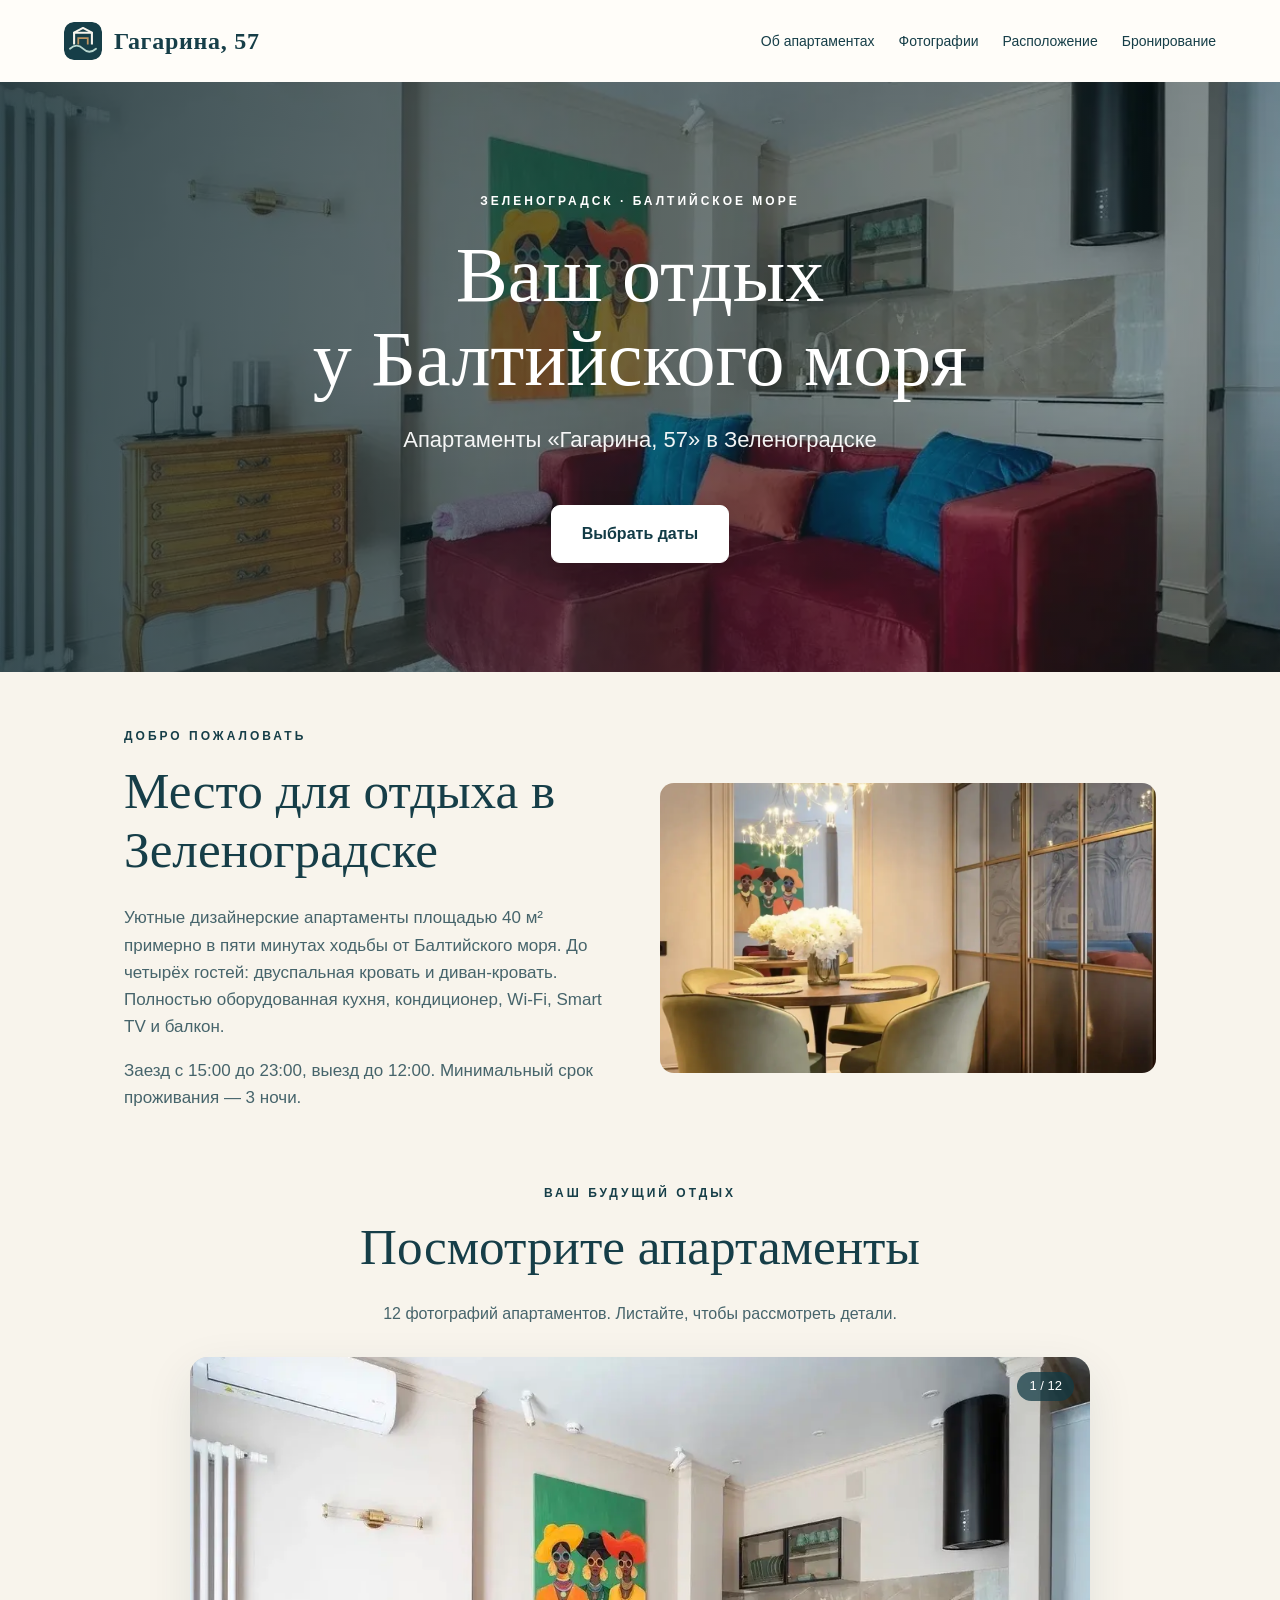
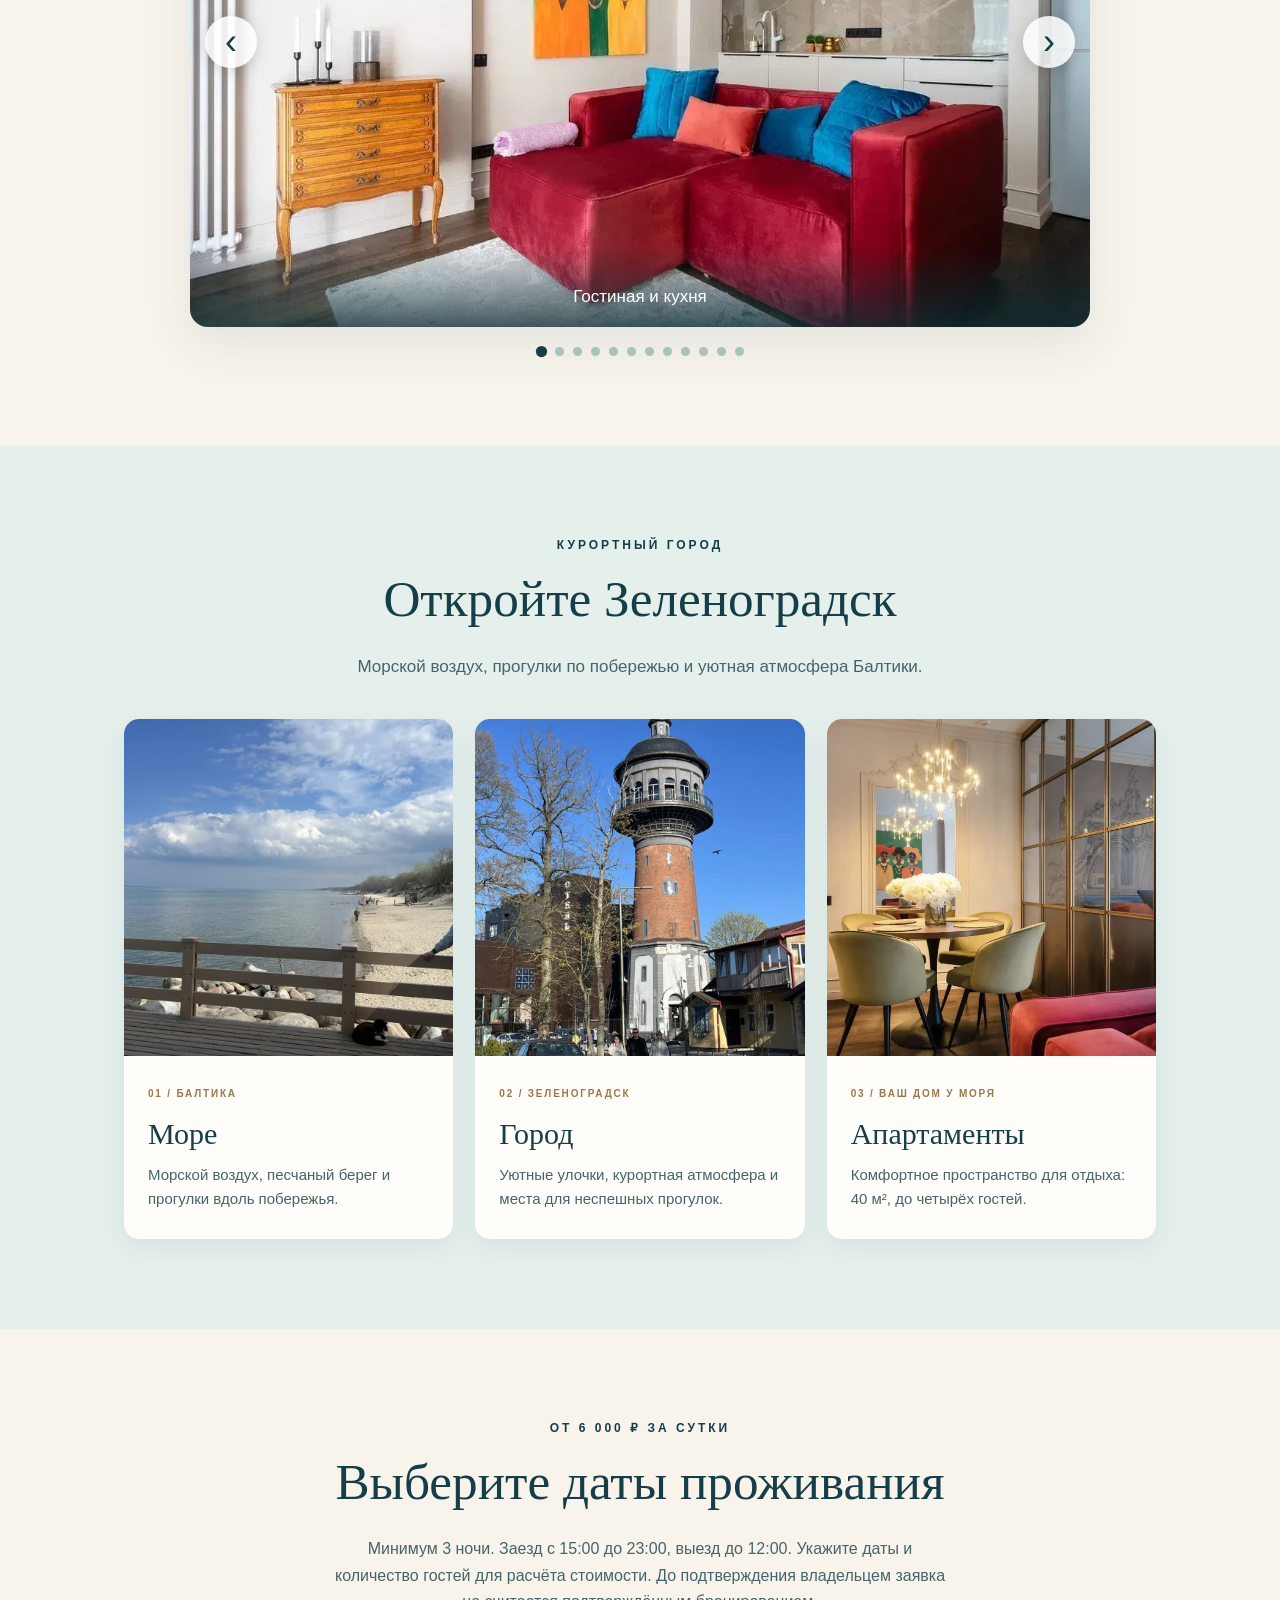
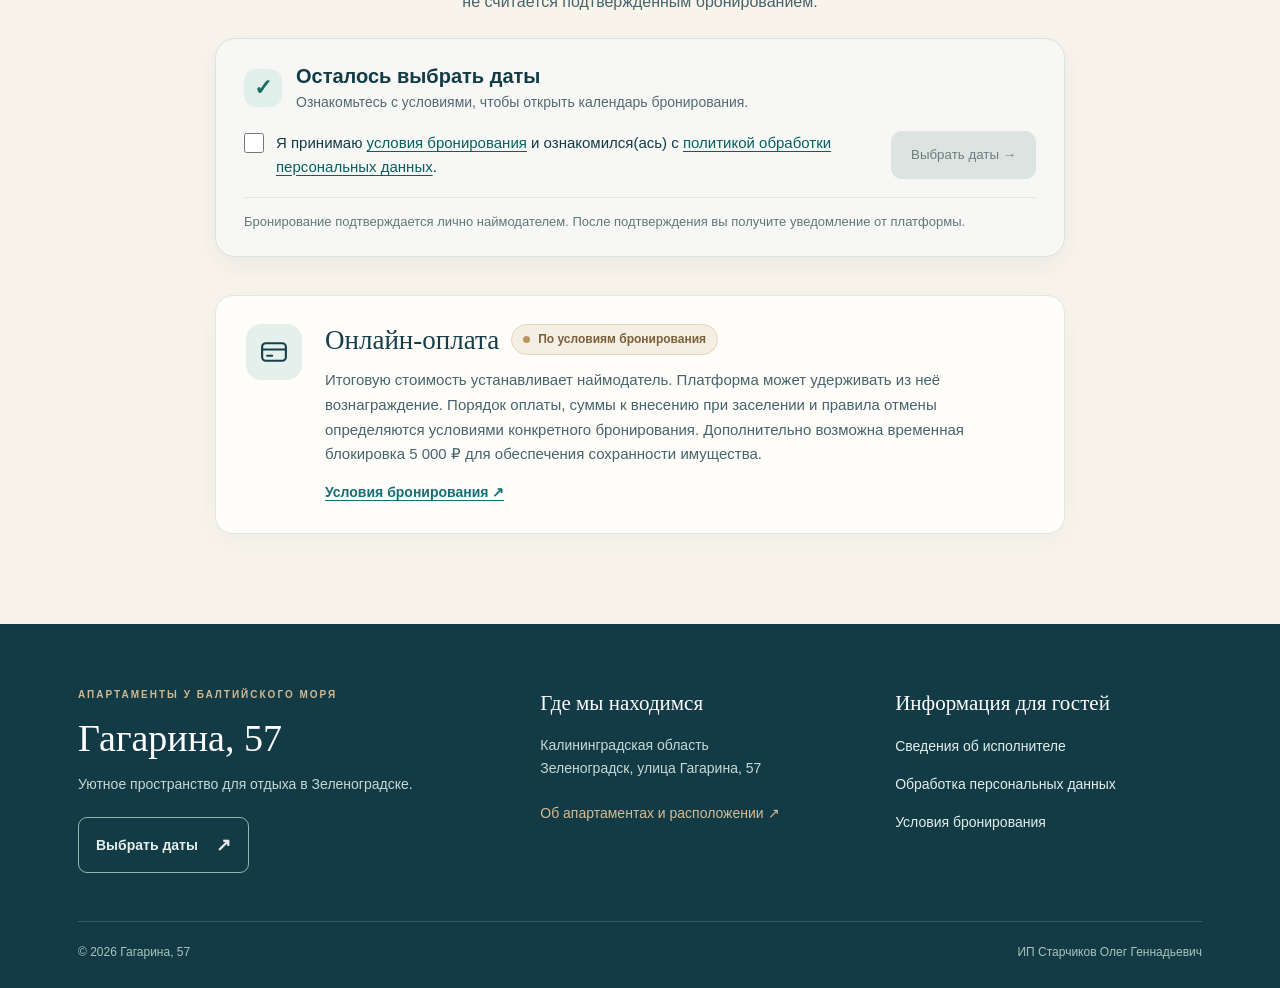
==== commit 336b36a3: "Refine booking consent card layout and mobile styling" ====
--- a/index.html
+++ b/index.html
@@ -143,6 +143,23 @@
 .payment-terms{font-size:14px;color:#176e77;font-weight:700;text-decoration:none;border-bottom:1px solid currentColor}
 .payment-terms:hover{color:#123b46}
 @media(max-width:700px){.contact .payment-preview{margin-top:28px;padding:21px 19px;gap:14px}.payment-preview-icon{width:43px;height:43px;flex-basis:43px;border-radius:12px}.payment-preview-icon svg{width:24px;height:24px}.payment-preview h3{font-size:23px}.payment-status{font-size:11px}.contact .payment-preview p{font-size:14px}}
+
+/* Booking consent: compact, accessible confirmation card */
+.booking-consent{max-width:850px;margin:22px auto 8px;padding:24px 28px;background:#f7f8f5;border:1px solid #d9e3df;border-radius:20px;box-shadow:0 8px 26px rgba(18,59,70,.06);text-align:left;color:#123b46}
+.booking-consent-heading{display:flex;align-items:center;gap:14px;margin-bottom:18px}
+.booking-consent-icon{display:grid;place-items:center;flex:none;width:38px;height:38px;border-radius:12px;background:#e1efeb;color:#176d61;font-size:22px;font-weight:700}
+.booking-consent-heading h3{font-size:20px;line-height:1.3;margin:0 0 3px;color:#123b46}
+.booking-consent-heading p{font-size:14px;line-height:1.5;margin:0;color:#526b70}
+.booking-consent-actions{display:flex;align-items:center;justify-content:space-between;gap:22px}
+.booking-consent-label{display:flex;align-items:flex-start;gap:12px;flex:1;min-width:0;font-size:15px;line-height:1.55;cursor:pointer}
+.booking-consent-label input{flex:none;width:20px;height:20px;margin:2px 0 0;accent-color:#176d61;cursor:pointer}
+.booking-consent-label a{color:#075f63;text-decoration:underline;text-underline-offset:3px}
+#booking-consent-open{flex:none;border:0;border-radius:11px;background:#123b46;color:#fff;font:600 15px inherit;padding:14px 20px;min-height:48px;cursor:pointer;transition:background .2s,transform .2s}
+#booking-consent-open:not(:disabled):hover{background:#17616a;transform:translateY(-1px)}
+#booking-consent-open:disabled{background:#dce3e1;color:#6c7d7c;cursor:not-allowed}
+#booking-consent-open:focus-visible,.booking-consent-label input:focus-visible{outline:3px solid #e6b665;outline-offset:3px}
+.booking-consent-note{margin:18px 0 0;padding-top:14px;border-top:1px solid #e0e7e3;color:#61777a;font-size:13px;line-height:1.55}
+@media(max-width:680px){.booking-consent{padding:20px 18px;border-radius:16px}.booking-consent-heading h3{font-size:18px}.booking-consent-actions{flex-direction:column;align-items:stretch;gap:16px}#booking-consent-open{width:100%}.booking-consent-label{font-size:14px}}
 </style>
 </head>
 <body>
@@ -151,7 +168,7 @@
 <section class="hero"><div class="hero-content"><div class="eyebrow">Зеленоградск · Балтийское море</div><h1>Ваш отдых<br>у Балтийского моря</h1><p>Апартаменты «Гагарина, 57» в Зеленоградске</p><a class="btn" href="#booking">Выбрать даты</a></div></section>
 <section id="about" class="intro"><div><div class="eyebrow">Добро пожаловать</div><h2>Место для отдыха в Зеленоградске</h2><p>Уютные дизайнерские апартаменты площадью 40 м² примерно в пяти минутах ходьбы от Балтийского моря. До четырёх гостей: двуспальная кровать и диван-кровать. Полностью оборудованная кухня, кондиционер, Wi-Fi, Smart TV и балкон.</p><p>Заезд с 15:00 до 23:00, выезд до 12:00. Минимальный срок проживания — 3 ночи.</p></div><div class="art" role="img" aria-label="Обеденная зона апартаментов"></div></section>
 <section id="gallery" class="gallery"><div class="gallery-head"><div class="eyebrow">Ваш будущий отдых</div><h2>Посмотрите апартаменты</h2><p>12 фотографий апартаментов. Листайте, чтобы рассмотреть детали.</p></div><div class="photo-slider" aria-label="Фотографии апартаментов"><div class="slide-viewport"><div class="slide-track"><figure class="slide"><img src="images/living-room.webp" alt="Гостиная и кухня" loading="eager" decoding="async"><figcaption>Гостиная и кухня</figcaption></figure><figure class="slide" aria-hidden="true"><img src="images/bedroom.webp" alt="Спальня" loading="lazy" decoding="async"><figcaption>Спальня</figcaption></figure><figure class="slide" aria-hidden="true"><img src="images/dining-room-1.webp" alt="Обеденная зона" loading="lazy" decoding="async"><figcaption>Обеденная зона</figcaption></figure><figure class="slide" aria-hidden="true"><img src="images/balcony.webp" alt="Балкон" loading="lazy" decoding="async"><figcaption>Балкон</figcaption></figure><figure class="slide" aria-hidden="true"><img src="images/kitchen-hall.webp" alt="Кухня" loading="lazy" decoding="async"><figcaption>Кухня</figcaption></figure><figure class="slide" aria-hidden="true"><img src="images/bathroom-vanity.webp" alt="Ванная комната" loading="lazy" decoding="async"><figcaption>Ванная комната</figcaption></figure><figure class="slide" aria-hidden="true"><img src="images/bathroom-shower.webp" alt="Душевая зона" loading="lazy" decoding="async"><figcaption>Душевая зона</figcaption></figure><figure class="slide" aria-hidden="true"><img src="images/dining-room-2.webp" alt="Интерьер обеденной зоны" loading="lazy" decoding="async"><figcaption>Интерьер обеденной зоны</figcaption></figure><figure class="slide" aria-hidden="true"><img src="images/dining-room-3.webp" alt="Уютная атмосфера" loading="lazy" decoding="async"><figcaption>Уютная атмосфера</figcaption></figure><figure class="slide" aria-hidden="true"><img src="images/living-detail.webp" alt="Детали гостиной" loading="lazy" decoding="async"><figcaption>Детали гостиной</figcaption></figure><figure class="slide" aria-hidden="true"><img src="images/hall.webp" alt="Прихожая" loading="lazy" decoding="async"><figcaption>Прихожая</figcaption></figure><figure class="slide" aria-hidden="true"><img src="images/building.webp" alt="Дом на улице Гагарина" loading="lazy" decoding="async"><figcaption>Дом на улице Гагарина</figcaption></figure></div></div><button class="slide-arrow slide-prev" type="button" aria-label="Предыдущее фото">‹</button><button class="slide-arrow slide-next" type="button" aria-label="Следующее фото">›</button><div class="slide-count" aria-live="polite">1 / 12</div></div><div class="slide-dots" aria-label="Выбор фотографии"><button type="button" class="slide-dot" aria-current="true" aria-label="Фото 1: Гостиная и кухня" data-index="0"></button><button type="button" class="slide-dot" aria-label="Фото 2: Спальня" data-index="1"></button><button type="button" class="slide-dot" aria-label="Фото 3: Обеденная зона" data-index="2"></button><button type="button" class="slide-dot" aria-label="Фото 4: Балкон" data-index="3"></button><button type="button" class="slide-dot" aria-label="Фото 5: Кухня" data-index="4"></button><button type="button" class="slide-dot" aria-label="Фото 6: Ванная комната" data-index="5"></button><button type="button" class="slide-dot" aria-label="Фото 7: Душевая зона" data-index="6"></button><button type="button" class="slide-dot" aria-label="Фото 8: Интерьер обеденной зоны" data-index="7"></button><button type="button" class="slide-dot" aria-label="Фото 9: Уютная атмосфера" data-index="8"></button><button type="button" class="slide-dot" aria-label="Фото 10: Детали гостиной" data-index="9"></button><button type="button" class="slide-dot" aria-label="Фото 11: Прихожая" data-index="10"></button><button type="button" class="slide-dot" aria-label="Фото 12: Дом на улице Гагарина" data-index="11"></button></div></section><div class="strip"><section id="location" class="info"><div class="eyebrow">Курортный город</div><h2>Откройте Зеленоградск</h2><p>Морской воздух, прогулки по побережью и уютная атмосфера Балтики.</p><div class="destination-grid" aria-label="Море, город и апартаменты"><article class="destination-card"><div class="destination-image"><img src="/images/zelenogradsk-sea.webp" alt="Побережье Балтийского моря в Зеленоградске" loading="lazy" decoding="async"></div><div class="destination-content"><span class="destination-number">01 / БАЛТИКА</span><h3>Море</h3><p>Морской воздух, песчаный берег и прогулки вдоль побережья.</p></div></article><article class="destination-card"><div class="destination-image"><img src="/images/zelenogradsk-city.webp" alt="Историческая водонапорная башня Зеленоградска" loading="lazy" decoding="async"></div><div class="destination-content"><span class="destination-number">02 / ЗЕЛЕНОГРАДСК</span><h3>Город</h3><p>Уютные улочки, курортная атмосфера и места для неспешных прогулок.</p></div></article><article class="destination-card"><div class="destination-image"><img src="/images/dining-room-1.webp" alt="Обеденная зона апартаментов Гагарина, 57" loading="lazy" decoding="async"></div><div class="destination-content"><span class="destination-number">03 / ВАШ ДОМ У МОРЯ</span><h3>Апартаменты</h3><p>Комфортное пространство для отдыха: 40 м², до четырёх гостей.</p></div></article></div></section></div>
-<section id="booking" class="contact"><div class="eyebrow">От 6 000 ₽ за сутки</div><h2>Выберите даты проживания</h2><p class="note">Минимум 3 ночи. Заезд с 15:00 до 23:00, выезд до 12:00. Укажите даты и количество гостей для расчёта стоимости. До подтверждения владельцем заявка не считается подтверждённым бронированием.</p><button type="button" class="mobile-booking-link" id="open-booking" aria-label="Выбрать даты и забронировать апартаменты"><span class="mobile-booking-photo" aria-hidden="true"></span><span class="mobile-booking-content"><span class="mobile-booking-kicker">ВАШ ОТДЫХ У МОРЯ</span><span class="mobile-booking-title">Выберите даты отдыха</span><span class="mobile-booking-subtitle">Зеленоградск · до 4 гостей · от 6 000 ₽/сутки</span><span class="mobile-booking-action">Проверить свободные даты <span aria-hidden="true">→</span></span></span></button><div class="booking-consent" id="booking-consent" style="padding:16px;border:1px solid #c8d5d4;border-radius:12px;margin:14px 0"><label><input type="checkbox" id="booking-agree"> Я ознакомился(ась) и согласен(на) с <a href="/terms.html" target="_blank" rel="noopener">условиями бронирования</a> и ознакомился(ась) с <a href="/privacy.html" target="_blank" rel="noopener">политикой обработки персональных данных</a>.</label><p style="margin:10px 0 0;font-size:14px">Заявка подтверждается наймодателем лично. После подтверждения платформа направляет уведомление.</p><button type="button" id="booking-consent-open" disabled style="margin-top:12px;padding:10px 16px">Показать календарь</button></div><div class="booking-shell" id="booking-shell" hidden><iframe id="booking-frame" class="booking-frame" title="Бронирование апартаментов через HomeReserve" loading="eager" referrerpolicy="strict-origin-when-cross-origin"></iframe></div><section class="payment-preview" aria-labelledby="payment-title"><div class="payment-preview-icon" aria-hidden="true"><svg viewBox="0 0 24 24" fill="none" stroke="currentColor" stroke-width="1.7" stroke-linecap="round" stroke-linejoin="round"><rect x="2.5" y="5" width="19" height="14" rx="3"/><path d="M2.5 10h19M6.5 15h4"/></svg></div><div class="payment-preview-copy"><div class="payment-preview-top"><h3 id="payment-title">Онлайн-оплата</h3><span class="payment-status"><span class="payment-status-dot" aria-hidden="true"></span>По условиям бронирования</span></div><p>Итоговую стоимость устанавливает наймодатель. Платформа может удерживать из неё вознаграждение. Порядок оплаты, суммы к внесению при заселении и правила отмены определяются условиями конкретного бронирования. Дополнительно возможна временная блокировка 5 000 ₽ для обеспечения сохранности имущества.</p><a href="/terms.html" class="payment-terms">Условия бронирования <span aria-hidden="true">↗</span></a></div></section></section>
+<section id="booking" class="contact"><div class="eyebrow">От 6 000 ₽ за сутки</div><h2>Выберите даты проживания</h2><p class="note">Минимум 3 ночи. Заезд с 15:00 до 23:00, выезд до 12:00. Укажите даты и количество гостей для расчёта стоимости. До подтверждения владельцем заявка не считается подтверждённым бронированием.</p><button type="button" class="mobile-booking-link" id="open-booking" aria-label="Выбрать даты и забронировать апартаменты"><span class="mobile-booking-photo" aria-hidden="true"></span><span class="mobile-booking-content"><span class="mobile-booking-kicker">ВАШ ОТДЫХ У МОРЯ</span><span class="mobile-booking-title">Выберите даты отдыха</span><span class="mobile-booking-subtitle">Зеленоградск · до 4 гостей · от 6 000 ₽/сутки</span><span class="mobile-booking-action">Проверить свободные даты <span aria-hidden="true">→</span></span></span></button><div class="booking-consent" id="booking-consent"><div class="booking-consent-heading"><span class="booking-consent-icon" aria-hidden="true">✓</span><div><h3>Осталось выбрать даты</h3><p>Ознакомьтесь с условиями, чтобы открыть календарь бронирования.</p></div></div><div class="booking-consent-actions"><label class="booking-consent-label" for="booking-agree"><input type="checkbox" id="booking-agree"><span>Я принимаю <a href="/terms.html" target="_blank" rel="noopener">условия бронирования</a> и ознакомился(ась) с <a href="/privacy.html" target="_blank" rel="noopener">политикой обработки персональных данных</a>.</span></label><button type="button" id="booking-consent-open" disabled>Выбрать даты <span aria-hidden="true">→</span></button></div><p class="booking-consent-note">Бронирование подтверждается лично наймодателем. После подтверждения вы получите уведомление от платформы.</p></div><div class="booking-shell" id="booking-shell" hidden><iframe id="booking-frame" class="booking-frame" title="Бронирование апартаментов через HomeReserve" loading="eager" referrerpolicy="strict-origin-when-cross-origin"></iframe></div><section class="payment-preview" aria-labelledby="payment-title"><div class="payment-preview-icon" aria-hidden="true"><svg viewBox="0 0 24 24" fill="none" stroke="currentColor" stroke-width="1.7" stroke-linecap="round" stroke-linejoin="round"><rect x="2.5" y="5" width="19" height="14" rx="3"/><path d="M2.5 10h19M6.5 15h4"/></svg></div><div class="payment-preview-copy"><div class="payment-preview-top"><h3 id="payment-title">Онлайн-оплата</h3><span class="payment-status"><span class="payment-status-dot" aria-hidden="true"></span>По условиям бронирования</span></div><p>Итоговую стоимость устанавливает наймодатель. Платформа может удерживать из неё вознаграждение. Порядок оплаты, суммы к внесению при заселении и правила отмены определяются условиями конкретного бронирования. Дополнительно возможна временная блокировка 5 000 ₽ для обеспечения сохранности имущества.</p><a href="/terms.html" class="payment-terms">Условия бронирования <span aria-hidden="true">↗</span></a></div></section></section>
 </main><button type="button" class="back-to-top" id="back-to-top" aria-label="Наверх" title="Наверх"><svg viewBox="0 0 24 24" aria-hidden="true"><path d="m6 14 6-6 6 6"/><path d="M12 8v11"/></svg></button><div class="booking-overlay" id="booking-overlay" role="dialog" aria-modal="true" aria-label="Бронирование апартаментов" hidden><div class="booking-overlay-bar"><span>Бронирование · Гагарина, 57</span><button type="button" class="booking-overlay-close" id="close-booking">✕ Закрыть</button></div><iframe id="mobile-booking-frame" title="Форма бронирования HomeReserve" loading="lazy"></iframe></div><div class="photo-lightbox" id="photo-lightbox" role="dialog" aria-modal="true" aria-label="Просмотр фото" hidden><button class="lb-close" aria-label="Закрыть">×</button><button class="lb-prev" aria-label="Назад">‹</button><img alt=""><button class="lb-next" aria-label="Вперёд">›</button><div class="lb-caption"></div></div>
 <footer class="site-footer"><div class="footer-inner"><div class="footer-top"><div class="footer-brand"><div class="footer-kicker">АПАРТАМЕНТЫ У БАЛТИЙСКОГО МОРЯ</div><div class="footer-title">Гагарина, 57</div><p>Уютное пространство для отдыха в Зеленоградске.</p><a class="footer-book" href="#booking">Выбрать даты <span aria-hidden="true">↗</span></a></div><div class="footer-place"><h3>Где мы находимся</h3><p>Калининградская область<br>Зеленоградск, улица Гагарина, 57</p><a href="#location">Об апартаментах и расположении ↗</a></div><div class="footer-docs"><h3>Информация для гостей</h3><a href="/legal.html">Сведения об исполнителе</a><a href="/privacy.html">Обработка персональных данных</a><a href="/terms.html">Условия бронирования</a></div></div><div class="footer-bottom"><span>© 2026 Гагарина, 57</span><span>ИП Старчиков Олег Геннадьевич</span></div></div></footer>
 <script>
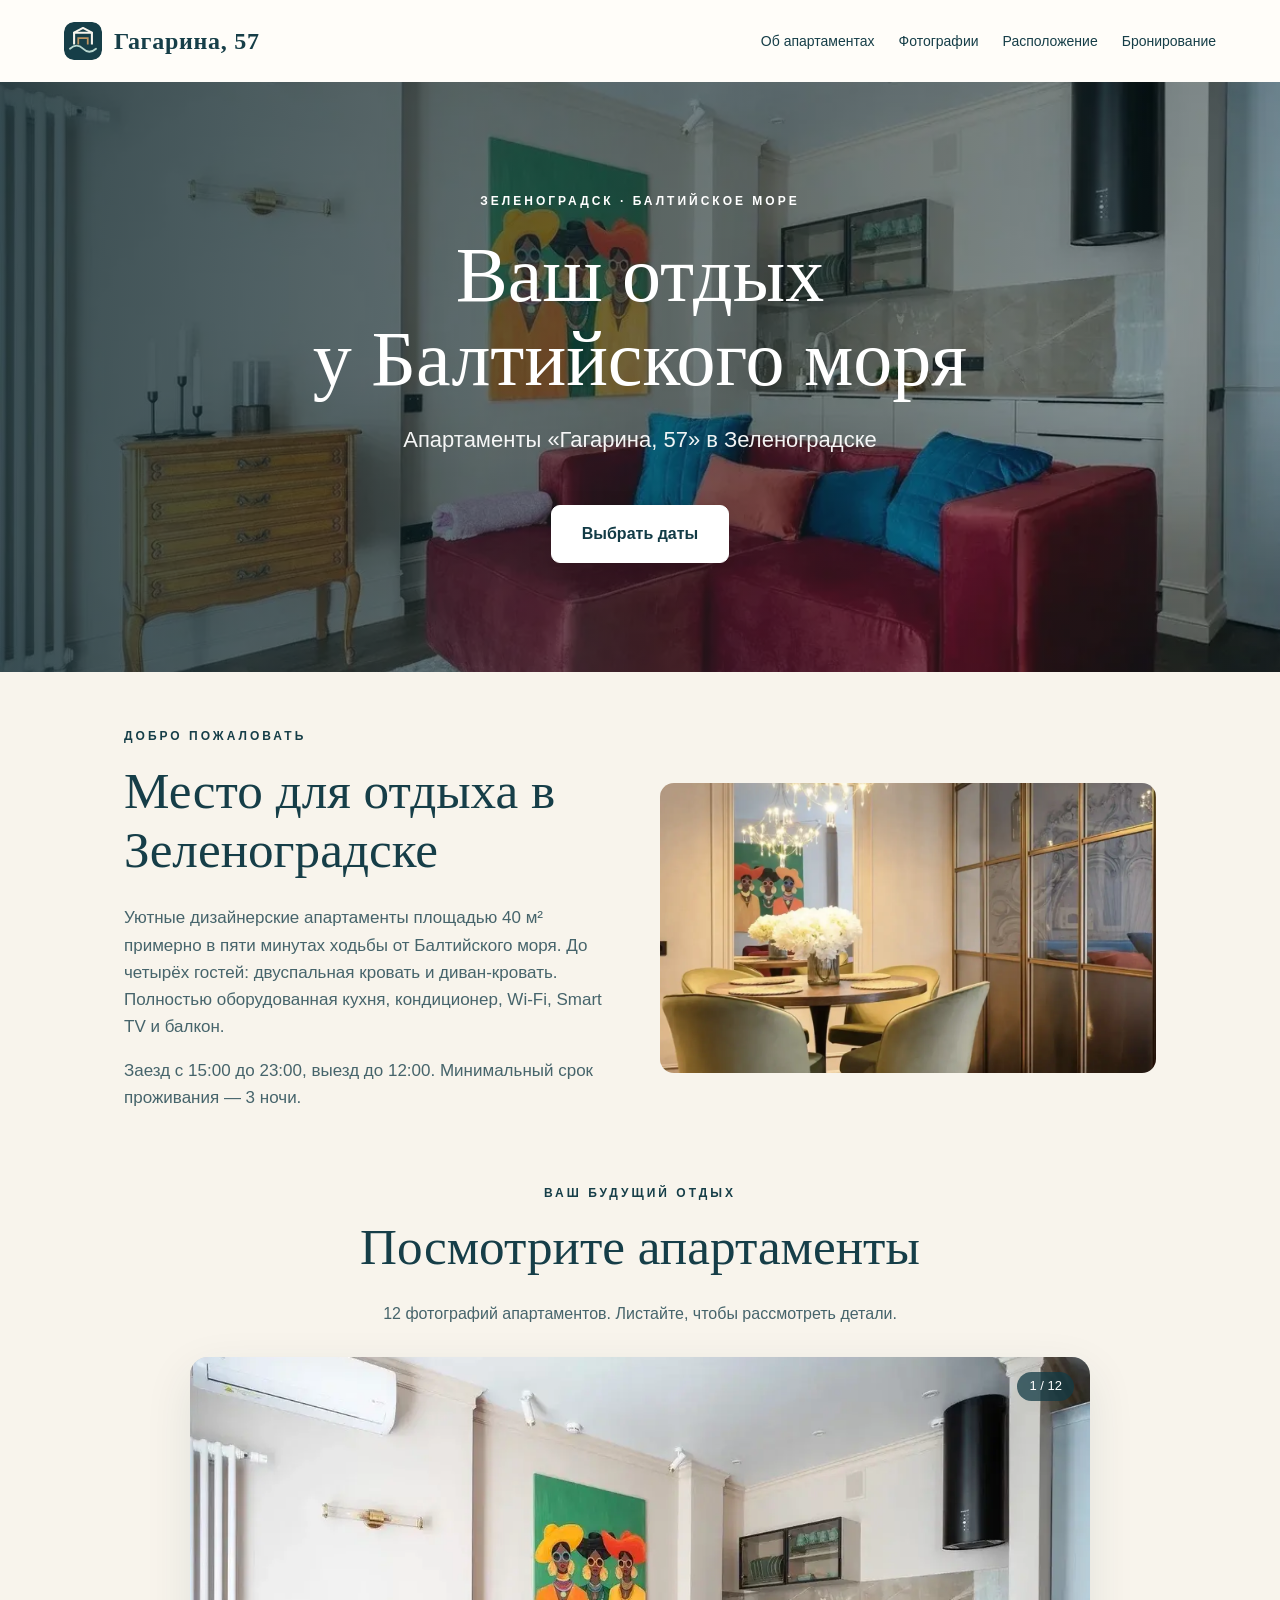
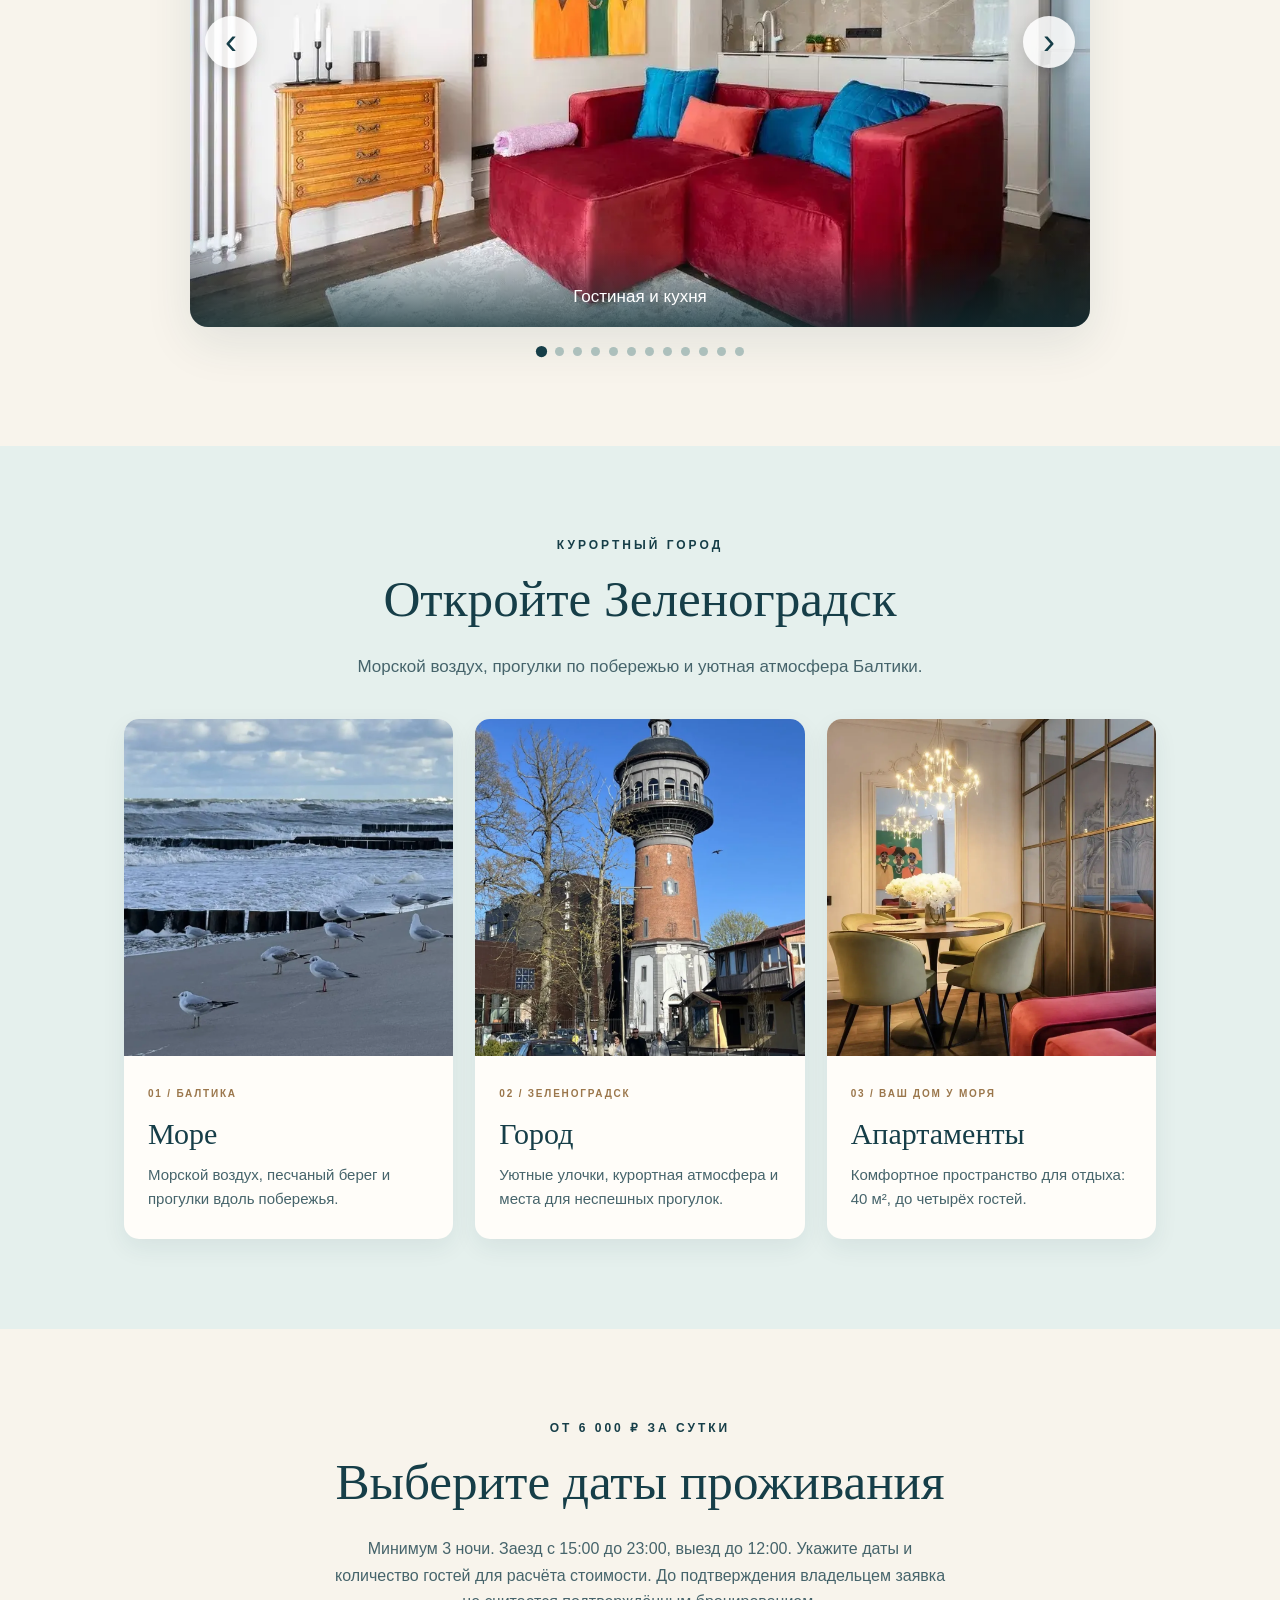
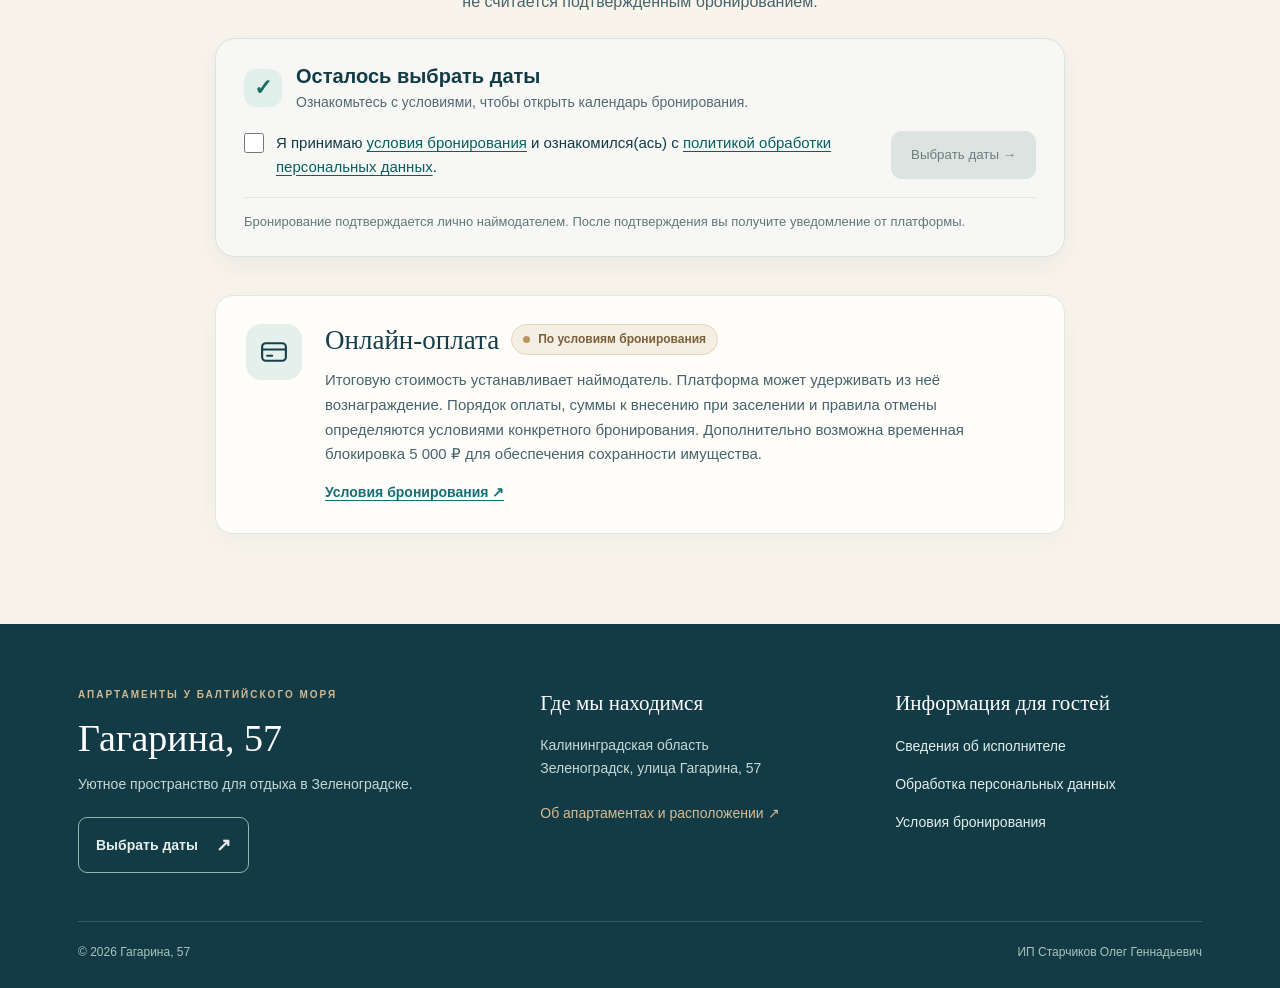
==== commit 76229d30: "Use newly uploaded Baltic Sea photo in destination card" ====
--- a/index.html
+++ b/index.html
@@ -167,7 +167,7 @@
 <main>
 <section class="hero"><div class="hero-content"><div class="eyebrow">Зеленоградск · Балтийское море</div><h1>Ваш отдых<br>у Балтийского моря</h1><p>Апартаменты «Гагарина, 57» в Зеленоградске</p><a class="btn" href="#booking">Выбрать даты</a></div></section>
 <section id="about" class="intro"><div><div class="eyebrow">Добро пожаловать</div><h2>Место для отдыха в Зеленоградске</h2><p>Уютные дизайнерские апартаменты площадью 40 м² примерно в пяти минутах ходьбы от Балтийского моря. До четырёх гостей: двуспальная кровать и диван-кровать. Полностью оборудованная кухня, кондиционер, Wi-Fi, Smart TV и балкон.</p><p>Заезд с 15:00 до 23:00, выезд до 12:00. Минимальный срок проживания — 3 ночи.</p></div><div class="art" role="img" aria-label="Обеденная зона апартаментов"></div></section>
-<section id="gallery" class="gallery"><div class="gallery-head"><div class="eyebrow">Ваш будущий отдых</div><h2>Посмотрите апартаменты</h2><p>12 фотографий апартаментов. Листайте, чтобы рассмотреть детали.</p></div><div class="photo-slider" aria-label="Фотографии апартаментов"><div class="slide-viewport"><div class="slide-track"><figure class="slide"><img src="images/living-room.webp" alt="Гостиная и кухня" loading="eager" decoding="async"><figcaption>Гостиная и кухня</figcaption></figure><figure class="slide" aria-hidden="true"><img src="images/bedroom.webp" alt="Спальня" loading="lazy" decoding="async"><figcaption>Спальня</figcaption></figure><figure class="slide" aria-hidden="true"><img src="images/dining-room-1.webp" alt="Обеденная зона" loading="lazy" decoding="async"><figcaption>Обеденная зона</figcaption></figure><figure class="slide" aria-hidden="true"><img src="images/balcony.webp" alt="Балкон" loading="lazy" decoding="async"><figcaption>Балкон</figcaption></figure><figure class="slide" aria-hidden="true"><img src="images/kitchen-hall.webp" alt="Кухня" loading="lazy" decoding="async"><figcaption>Кухня</figcaption></figure><figure class="slide" aria-hidden="true"><img src="images/bathroom-vanity.webp" alt="Ванная комната" loading="lazy" decoding="async"><figcaption>Ванная комната</figcaption></figure><figure class="slide" aria-hidden="true"><img src="images/bathroom-shower.webp" alt="Душевая зона" loading="lazy" decoding="async"><figcaption>Душевая зона</figcaption></figure><figure class="slide" aria-hidden="true"><img src="images/dining-room-2.webp" alt="Интерьер обеденной зоны" loading="lazy" decoding="async"><figcaption>Интерьер обеденной зоны</figcaption></figure><figure class="slide" aria-hidden="true"><img src="images/dining-room-3.webp" alt="Уютная атмосфера" loading="lazy" decoding="async"><figcaption>Уютная атмосфера</figcaption></figure><figure class="slide" aria-hidden="true"><img src="images/living-detail.webp" alt="Детали гостиной" loading="lazy" decoding="async"><figcaption>Детали гостиной</figcaption></figure><figure class="slide" aria-hidden="true"><img src="images/hall.webp" alt="Прихожая" loading="lazy" decoding="async"><figcaption>Прихожая</figcaption></figure><figure class="slide" aria-hidden="true"><img src="images/building.webp" alt="Дом на улице Гагарина" loading="lazy" decoding="async"><figcaption>Дом на улице Гагарина</figcaption></figure></div></div><button class="slide-arrow slide-prev" type="button" aria-label="Предыдущее фото">‹</button><button class="slide-arrow slide-next" type="button" aria-label="Следующее фото">›</button><div class="slide-count" aria-live="polite">1 / 12</div></div><div class="slide-dots" aria-label="Выбор фотографии"><button type="button" class="slide-dot" aria-current="true" aria-label="Фото 1: Гостиная и кухня" data-index="0"></button><button type="button" class="slide-dot" aria-label="Фото 2: Спальня" data-index="1"></button><button type="button" class="slide-dot" aria-label="Фото 3: Обеденная зона" data-index="2"></button><button type="button" class="slide-dot" aria-label="Фото 4: Балкон" data-index="3"></button><button type="button" class="slide-dot" aria-label="Фото 5: Кухня" data-index="4"></button><button type="button" class="slide-dot" aria-label="Фото 6: Ванная комната" data-index="5"></button><button type="button" class="slide-dot" aria-label="Фото 7: Душевая зона" data-index="6"></button><button type="button" class="slide-dot" aria-label="Фото 8: Интерьер обеденной зоны" data-index="7"></button><button type="button" class="slide-dot" aria-label="Фото 9: Уютная атмосфера" data-index="8"></button><button type="button" class="slide-dot" aria-label="Фото 10: Детали гостиной" data-index="9"></button><button type="button" class="slide-dot" aria-label="Фото 11: Прихожая" data-index="10"></button><button type="button" class="slide-dot" aria-label="Фото 12: Дом на улице Гагарина" data-index="11"></button></div></section><div class="strip"><section id="location" class="info"><div class="eyebrow">Курортный город</div><h2>Откройте Зеленоградск</h2><p>Морской воздух, прогулки по побережью и уютная атмосфера Балтики.</p><div class="destination-grid" aria-label="Море, город и апартаменты"><article class="destination-card"><div class="destination-image"><img src="/images/zelenogradsk-sea.webp" alt="Побережье Балтийского моря в Зеленоградске" loading="lazy" decoding="async"></div><div class="destination-content"><span class="destination-number">01 / БАЛТИКА</span><h3>Море</h3><p>Морской воздух, песчаный берег и прогулки вдоль побережья.</p></div></article><article class="destination-card"><div class="destination-image"><img src="/images/zelenogradsk-city.webp" alt="Историческая водонапорная башня Зеленоградска" loading="lazy" decoding="async"></div><div class="destination-content"><span class="destination-number">02 / ЗЕЛЕНОГРАДСК</span><h3>Город</h3><p>Уютные улочки, курортная атмосфера и места для неспешных прогулок.</p></div></article><article class="destination-card"><div class="destination-image"><img src="/images/dining-room-1.webp" alt="Обеденная зона апартаментов Гагарина, 57" loading="lazy" decoding="async"></div><div class="destination-content"><span class="destination-number">03 / ВАШ ДОМ У МОРЯ</span><h3>Апартаменты</h3><p>Комфортное пространство для отдыха: 40 м², до четырёх гостей.</p></div></article></div></section></div>
+<section id="gallery" class="gallery"><div class="gallery-head"><div class="eyebrow">Ваш будущий отдых</div><h2>Посмотрите апартаменты</h2><p>12 фотографий апартаментов. Листайте, чтобы рассмотреть детали.</p></div><div class="photo-slider" aria-label="Фотографии апартаментов"><div class="slide-viewport"><div class="slide-track"><figure class="slide"><img src="images/living-room.webp" alt="Гостиная и кухня" loading="eager" decoding="async"><figcaption>Гостиная и кухня</figcaption></figure><figure class="slide" aria-hidden="true"><img src="images/bedroom.webp" alt="Спальня" loading="lazy" decoding="async"><figcaption>Спальня</figcaption></figure><figure class="slide" aria-hidden="true"><img src="images/dining-room-1.webp" alt="Обеденная зона" loading="lazy" decoding="async"><figcaption>Обеденная зона</figcaption></figure><figure class="slide" aria-hidden="true"><img src="images/balcony.webp" alt="Балкон" loading="lazy" decoding="async"><figcaption>Балкон</figcaption></figure><figure class="slide" aria-hidden="true"><img src="images/kitchen-hall.webp" alt="Кухня" loading="lazy" decoding="async"><figcaption>Кухня</figcaption></figure><figure class="slide" aria-hidden="true"><img src="images/bathroom-vanity.webp" alt="Ванная комната" loading="lazy" decoding="async"><figcaption>Ванная комната</figcaption></figure><figure class="slide" aria-hidden="true"><img src="images/bathroom-shower.webp" alt="Душевая зона" loading="lazy" decoding="async"><figcaption>Душевая зона</figcaption></figure><figure class="slide" aria-hidden="true"><img src="images/dining-room-2.webp" alt="Интерьер обеденной зоны" loading="lazy" decoding="async"><figcaption>Интерьер обеденной зоны</figcaption></figure><figure class="slide" aria-hidden="true"><img src="images/dining-room-3.webp" alt="Уютная атмосфера" loading="lazy" decoding="async"><figcaption>Уютная атмосфера</figcaption></figure><figure class="slide" aria-hidden="true"><img src="images/living-detail.webp" alt="Детали гостиной" loading="lazy" decoding="async"><figcaption>Детали гостиной</figcaption></figure><figure class="slide" aria-hidden="true"><img src="images/hall.webp" alt="Прихожая" loading="lazy" decoding="async"><figcaption>Прихожая</figcaption></figure><figure class="slide" aria-hidden="true"><img src="images/building.webp" alt="Дом на улице Гагарина" loading="lazy" decoding="async"><figcaption>Дом на улице Гагарина</figcaption></figure></div></div><button class="slide-arrow slide-prev" type="button" aria-label="Предыдущее фото">‹</button><button class="slide-arrow slide-next" type="button" aria-label="Следующее фото">›</button><div class="slide-count" aria-live="polite">1 / 12</div></div><div class="slide-dots" aria-label="Выбор фотографии"><button type="button" class="slide-dot" aria-current="true" aria-label="Фото 1: Гостиная и кухня" data-index="0"></button><button type="button" class="slide-dot" aria-label="Фото 2: Спальня" data-index="1"></button><button type="button" class="slide-dot" aria-label="Фото 3: Обеденная зона" data-index="2"></button><button type="button" class="slide-dot" aria-label="Фото 4: Балкон" data-index="3"></button><button type="button" class="slide-dot" aria-label="Фото 5: Кухня" data-index="4"></button><button type="button" class="slide-dot" aria-label="Фото 6: Ванная комната" data-index="5"></button><button type="button" class="slide-dot" aria-label="Фото 7: Душевая зона" data-index="6"></button><button type="button" class="slide-dot" aria-label="Фото 8: Интерьер обеденной зоны" data-index="7"></button><button type="button" class="slide-dot" aria-label="Фото 9: Уютная атмосфера" data-index="8"></button><button type="button" class="slide-dot" aria-label="Фото 10: Детали гостиной" data-index="9"></button><button type="button" class="slide-dot" aria-label="Фото 11: Прихожая" data-index="10"></button><button type="button" class="slide-dot" aria-label="Фото 12: Дом на улице Гагарина" data-index="11"></button></div></section><div class="strip"><section id="location" class="info"><div class="eyebrow">Курортный город</div><h2>Откройте Зеленоградск</h2><p>Морской воздух, прогулки по побережью и уютная атмосфера Балтики.</p><div class="destination-grid" aria-label="Море, город и апартаменты"><article class="destination-card"><div class="destination-image"><img src="/images/gagarina57_more_novoe.webp" alt="Побережье Балтийского моря в Зеленоградске" loading="lazy" decoding="async"></div><div class="destination-content"><span class="destination-number">01 / БАЛТИКА</span><h3>Море</h3><p>Морской воздух, песчаный берег и прогулки вдоль побережья.</p></div></article><article class="destination-card"><div class="destination-image"><img src="/images/zelenogradsk-city.webp" alt="Историческая водонапорная башня Зеленоградска" loading="lazy" decoding="async"></div><div class="destination-content"><span class="destination-number">02 / ЗЕЛЕНОГРАДСК</span><h3>Город</h3><p>Уютные улочки, курортная атмосфера и места для неспешных прогулок.</p></div></article><article class="destination-card"><div class="destination-image"><img src="/images/dining-room-1.webp" alt="Обеденная зона апартаментов Гагарина, 57" loading="lazy" decoding="async"></div><div class="destination-content"><span class="destination-number">03 / ВАШ ДОМ У МОРЯ</span><h3>Апартаменты</h3><p>Комфортное пространство для отдыха: 40 м², до четырёх гостей.</p></div></article></div></section></div>
 <section id="booking" class="contact"><div class="eyebrow">От 6 000 ₽ за сутки</div><h2>Выберите даты проживания</h2><p class="note">Минимум 3 ночи. Заезд с 15:00 до 23:00, выезд до 12:00. Укажите даты и количество гостей для расчёта стоимости. До подтверждения владельцем заявка не считается подтверждённым бронированием.</p><button type="button" class="mobile-booking-link" id="open-booking" aria-label="Выбрать даты и забронировать апартаменты"><span class="mobile-booking-photo" aria-hidden="true"></span><span class="mobile-booking-content"><span class="mobile-booking-kicker">ВАШ ОТДЫХ У МОРЯ</span><span class="mobile-booking-title">Выберите даты отдыха</span><span class="mobile-booking-subtitle">Зеленоградск · до 4 гостей · от 6 000 ₽/сутки</span><span class="mobile-booking-action">Проверить свободные даты <span aria-hidden="true">→</span></span></span></button><div class="booking-consent" id="booking-consent"><div class="booking-consent-heading"><span class="booking-consent-icon" aria-hidden="true">✓</span><div><h3>Осталось выбрать даты</h3><p>Ознакомьтесь с условиями, чтобы открыть календарь бронирования.</p></div></div><div class="booking-consent-actions"><label class="booking-consent-label" for="booking-agree"><input type="checkbox" id="booking-agree"><span>Я принимаю <a href="/terms.html" target="_blank" rel="noopener">условия бронирования</a> и ознакомился(ась) с <a href="/privacy.html" target="_blank" rel="noopener">политикой обработки персональных данных</a>.</span></label><button type="button" id="booking-consent-open" disabled>Выбрать даты <span aria-hidden="true">→</span></button></div><p class="booking-consent-note">Бронирование подтверждается лично наймодателем. После подтверждения вы получите уведомление от платформы.</p></div><div class="booking-shell" id="booking-shell" hidden><iframe id="booking-frame" class="booking-frame" title="Бронирование апартаментов через HomeReserve" loading="eager" referrerpolicy="strict-origin-when-cross-origin"></iframe></div><section class="payment-preview" aria-labelledby="payment-title"><div class="payment-preview-icon" aria-hidden="true"><svg viewBox="0 0 24 24" fill="none" stroke="currentColor" stroke-width="1.7" stroke-linecap="round" stroke-linejoin="round"><rect x="2.5" y="5" width="19" height="14" rx="3"/><path d="M2.5 10h19M6.5 15h4"/></svg></div><div class="payment-preview-copy"><div class="payment-preview-top"><h3 id="payment-title">Онлайн-оплата</h3><span class="payment-status"><span class="payment-status-dot" aria-hidden="true"></span>По условиям бронирования</span></div><p>Итоговую стоимость устанавливает наймодатель. Платформа может удерживать из неё вознаграждение. Порядок оплаты, суммы к внесению при заселении и правила отмены определяются условиями конкретного бронирования. Дополнительно возможна временная блокировка 5 000 ₽ для обеспечения сохранности имущества.</p><a href="/terms.html" class="payment-terms">Условия бронирования <span aria-hidden="true">↗</span></a></div></section></section>
 </main><button type="button" class="back-to-top" id="back-to-top" aria-label="Наверх" title="Наверх"><svg viewBox="0 0 24 24" aria-hidden="true"><path d="m6 14 6-6 6 6"/><path d="M12 8v11"/></svg></button><div class="booking-overlay" id="booking-overlay" role="dialog" aria-modal="true" aria-label="Бронирование апартаментов" hidden><div class="booking-overlay-bar"><span>Бронирование · Гагарина, 57</span><button type="button" class="booking-overlay-close" id="close-booking">✕ Закрыть</button></div><iframe id="mobile-booking-frame" title="Форма бронирования HomeReserve" loading="lazy"></iframe></div><div class="photo-lightbox" id="photo-lightbox" role="dialog" aria-modal="true" aria-label="Просмотр фото" hidden><button class="lb-close" aria-label="Закрыть">×</button><button class="lb-prev" aria-label="Назад">‹</button><img alt=""><button class="lb-next" aria-label="Вперёд">›</button><div class="lb-caption"></div></div>
 <footer class="site-footer"><div class="footer-inner"><div class="footer-top"><div class="footer-brand"><div class="footer-kicker">АПАРТАМЕНТЫ У БАЛТИЙСКОГО МОРЯ</div><div class="footer-title">Гагарина, 57</div><p>Уютное пространство для отдыха в Зеленоградске.</p><a class="footer-book" href="#booking">Выбрать даты <span aria-hidden="true">↗</span></a></div><div class="footer-place"><h3>Где мы находимся</h3><p>Калининградская область<br>Зеленоградск, улица Гагарина, 57</p><a href="#location">Об апартаментах и расположении ↗</a></div><div class="footer-docs"><h3>Информация для гостей</h3><a href="/legal.html">Сведения об исполнителе</a><a href="/privacy.html">Обработка персональных данных</a><a href="/terms.html">Условия бронирования</a></div></div><div class="footer-bottom"><span>© 2026 Гагарина, 57</span><span>ИП Старчиков Олег Геннадьевич</span></div></div></footer>
